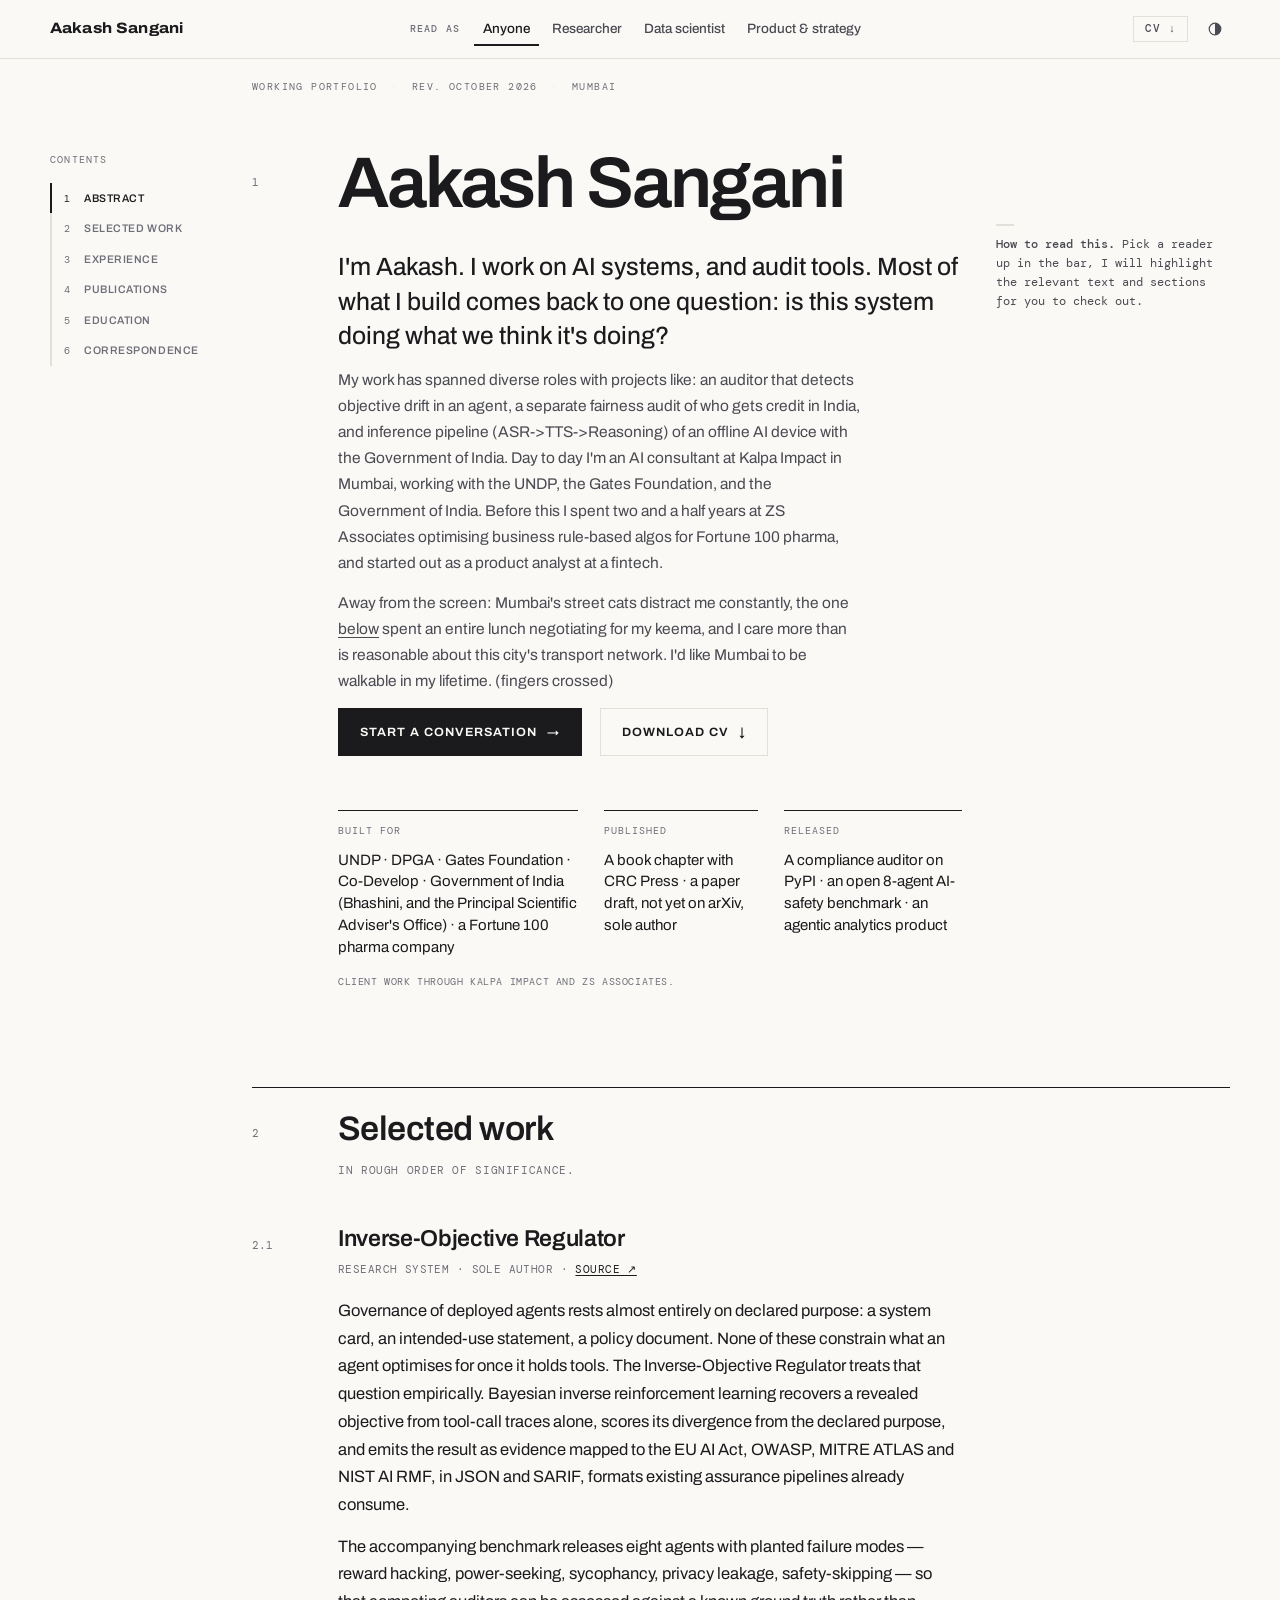
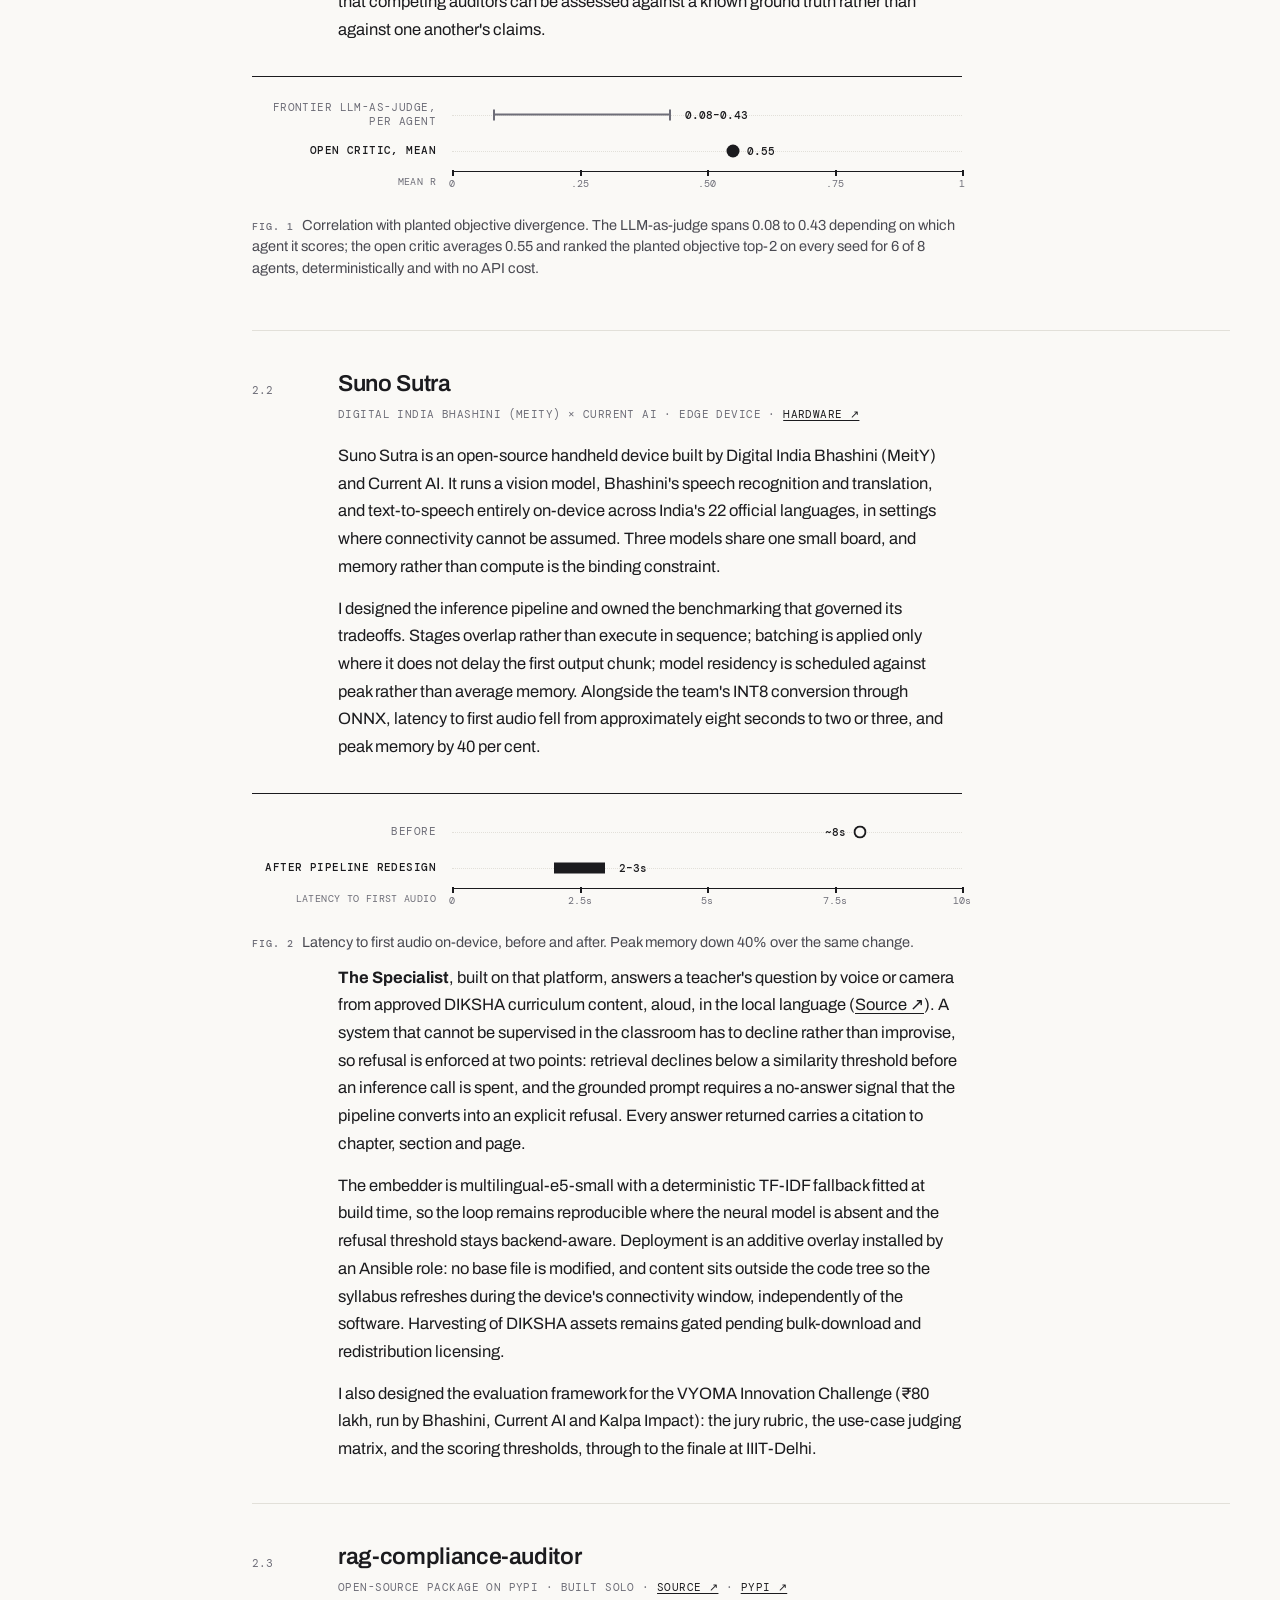
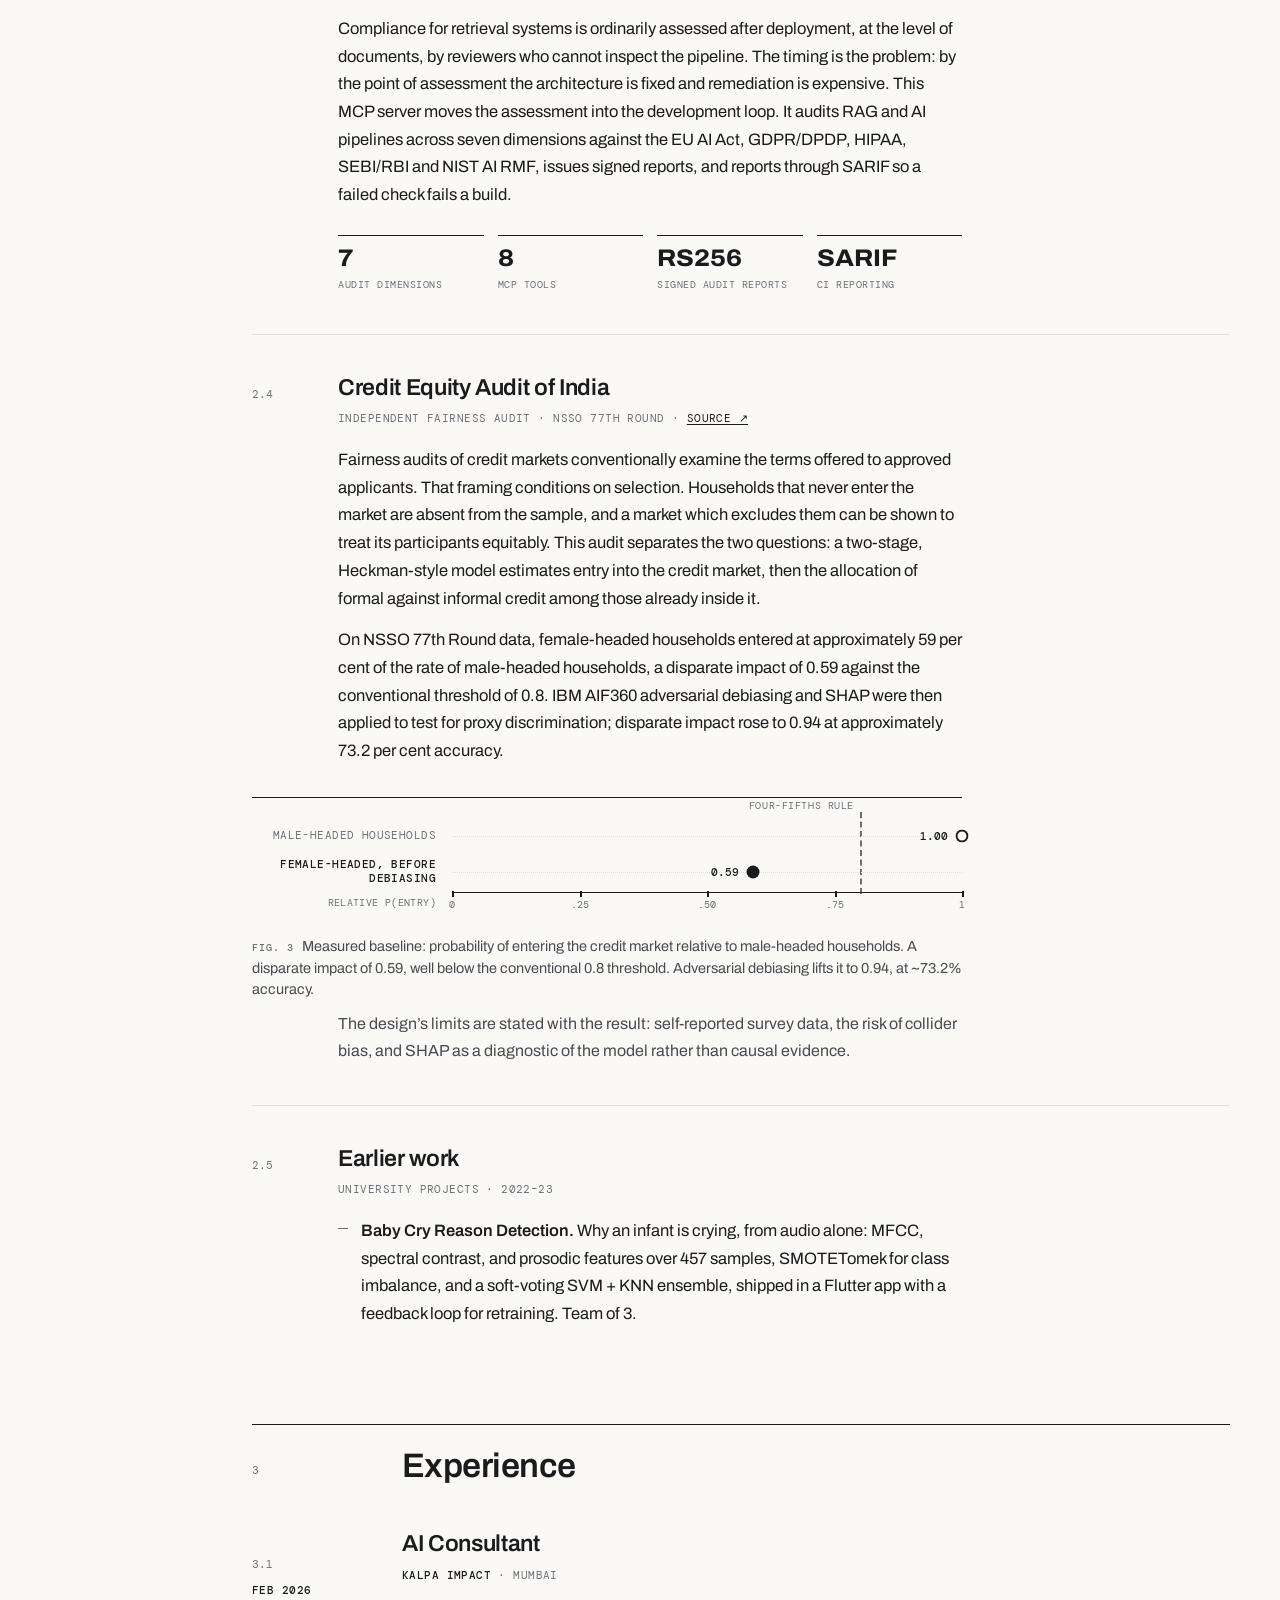
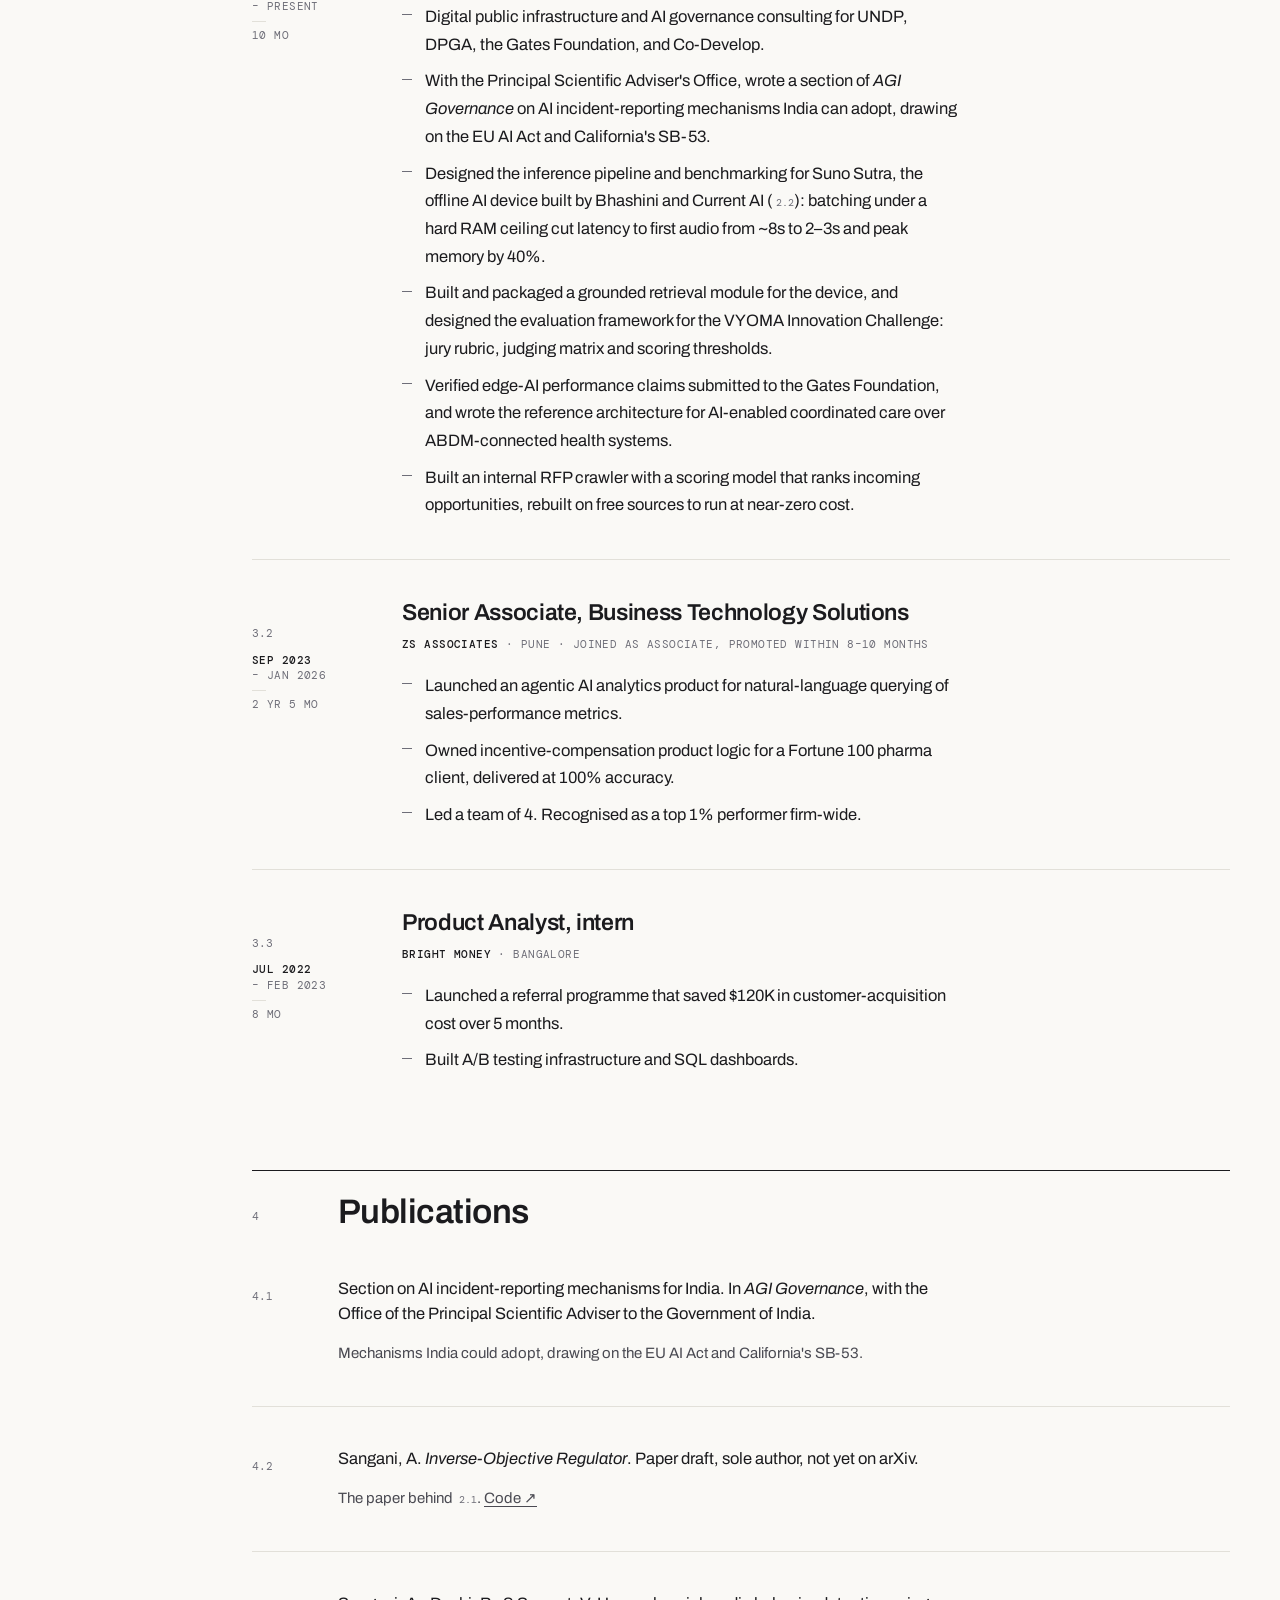
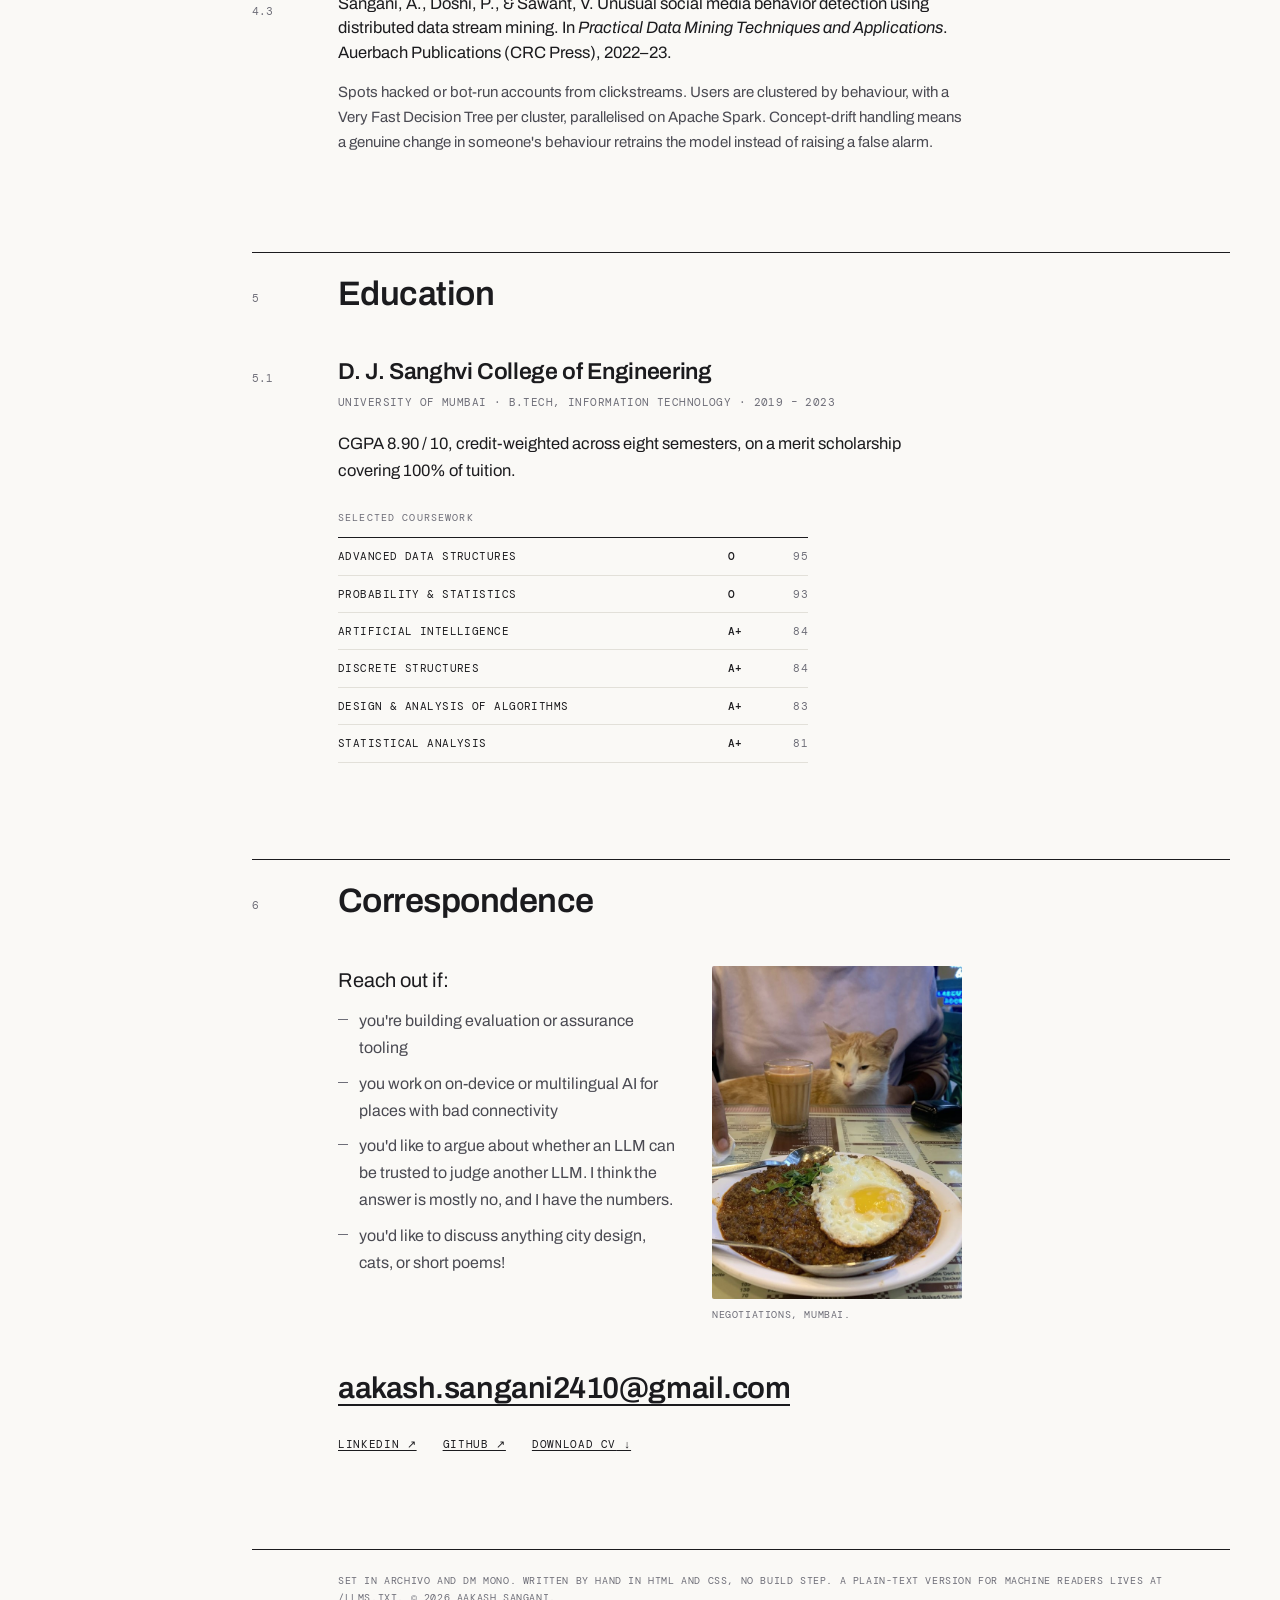
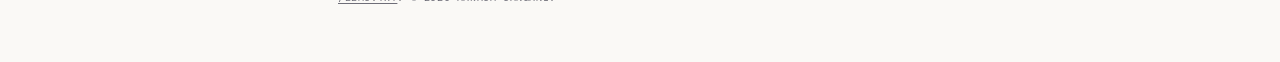
==== index.html @ d297d8cb "more text1" ====
<!doctype html>
<html lang="en">
<head>
  <meta charset="utf-8">
  <meta name="viewport" content="width=device-width, initial-scale=1">
  <title>Aakash Sangani</title>
  <meta name="description" content="Aakash Sangani builds AI systems and the instruments that hold them to account: AI governance research, ML and LLM systems, and AI products.">
  <link rel="canonical" href="https://aakash2410.github.io/">
  <link rel="alternate" type="text/plain" href="/llms.txt" title="Plain-text summary for automated readers">
  <meta name="author" content="Aakash Sangani">
  <meta property="og:title" content="Aakash Sangani — AI systems and the instruments that audit them">
  <meta property="og:description" content="AI engineer and governance researcher in Mumbai. Agent auditing, on-device inference, algorithmic fairness, and compliance tooling — with the code and the measurements in public.">
  <meta property="og:type" content="profile">
  <meta property="og:url" content="https://aakash2410.github.io/">
  <meta property="profile:first_name" content="Aakash">
  <meta property="profile:last_name" content="Sangani">
  <meta name="twitter:card" content="summary">
  <meta name="twitter:title" content="Aakash Sangani">
  <meta name="twitter:description" content="AI engineer and governance researcher in Mumbai. Agent auditing, on-device inference, algorithmic fairness, and compliance tooling.">
  <link rel="icon" href="data:image/svg+xml,%3Csvg xmlns='http://www.w3.org/2000/svg' viewBox='0 0 64 64'%3E%3Crect width='64' height='64' fill='%23f4f1e6'/%3E%3Cg style='mix-blend-mode:multiply'%3E%3Ccircle cx='27' cy='26' r='16' fill='%23f5c31f'/%3E%3Ccircle cx='37' cy='30' r='16' fill='%231f4fd8'/%3E%3Ccircle cx='32' cy='38' r='16' fill='%23ff4d8d'/%3E%3C/g%3E%3C/svg%3E">
  <link rel="preconnect" href="https://fonts.googleapis.com">
  <link rel="preconnect" href="https://fonts.gstatic.com" crossorigin>
  <link href="https://fonts.googleapis.com/css2?family=Archivo:wdth,wght@62..125,300..800&family=DM+Mono:wght@400;500&display=swap" rel="stylesheet">
  <link rel="stylesheet" href="styles.css?v=20261018d">
  <script>try{var t=localStorage.getItem("theme");if(t)document.documentElement.dataset.theme=t}catch(e){}</script>
  <script type="application/ld+json">
{
  "@context": "https://schema.org",
  "@graph": [
    {
      "@type": "ProfilePage",
      "@id": "https://aakash2410.github.io/#page",
      "url": "https://aakash2410.github.io/",
      "name": "Aakash Sangani",
      "inLanguage": "en-GB",
      "mainEntity": {
        "@id": "https://aakash2410.github.io/#aakash-sangani"
      },
      "dateModified": "2026-10-18"
    },
    {
      "@type": "Person",
      "@id": "https://aakash2410.github.io/#aakash-sangani",
      "name": "Aakash Sangani",
      "givenName": "Aakash",
      "familyName": "Sangani",
      "url": "https://aakash2410.github.io/",
      "email": "mailto:aakash.sangani2410@gmail.com",
      "jobTitle": "AI Consultant",
      "description": "AI engineer and governance researcher. Builds AI systems and the instruments that audit them: agent auditing, on-device inference, algorithmic fairness, and compliance tooling.",
      "address": {
        "@type": "PostalAddress",
        "addressLocality": "Mumbai",
        "addressRegion": "Maharashtra",
        "addressCountry": "IN"
      },
      "sameAs": [
        "https://github.com/aakash2410",
        "https://www.linkedin.com/in/aakash-sangani-3149a11a7"
      ],
      "worksFor": {
        "@type": "Organization",
        "name": "Kalpa Impact",
        "address": {
          "@type": "PostalAddress",
          "addressLocality": "Mumbai",
          "addressCountry": "IN"
        }
      },
      "alumniOf": {
        "@type": "CollegeOrUniversity",
        "name": "D. J. Sanghvi College of Engineering, University of Mumbai",
        "address": {
          "@type": "PostalAddress",
          "addressLocality": "Mumbai",
          "addressCountry": "IN"
        }
      },
      "hasCredential": {
        "@type": "EducationalOccupationalCredential",
        "credentialCategory": "degree",
        "educationalLevel": "Bachelor of Technology",
        "about": "Information Technology",
        "dateCreated": "2023",
        "recognizedBy": {
          "@type": "CollegeOrUniversity",
          "name": "University of Mumbai"
        }
      },
      "knowsAbout": [
        "AI governance",
        "AI safety",
        "AI evaluation",
        "LLM evaluation and red-teaming",
        "Agent auditing",
        "Bayesian inverse reinforcement learning",
        "Algorithmic fairness",
        "Retrieval-augmented generation",
        "On-device and edge inference",
        "Model quantisation and benchmarking",
        "EU AI Act",
        "NIST AI RMF",
        "ISO 42001",
        "Model Context Protocol",
        "Python",
        "SQL",
        "ONNX",
        "Apache Spark",
        "A/B testing",
        "Digital public infrastructure"
      ],
      "knowsLanguage": [
        {
          "@type": "Language",
          "name": "English"
        },
        {
          "@type": "Language",
          "name": "Hindi"
        },
        {
          "@type": "Language",
          "name": "Gujarati"
        },
        {
          "@type": "Language",
          "name": "Marathi"
        }
      ],
      "hasOccupation": [
        {
          "@type": "EmployeeRole",
          "startDate": "2026-02",
          "roleName": "AI Consultant",
          "worksFor": {
            "@type": "Organization",
            "name": "Kalpa Impact"
          },
          "description": "Digital public infrastructure and AI governance for UNDP, the Digital Public Goods Alliance, the Gates Foundation and Co-Develop. Designed the inference pipeline and owned the benchmarking for Suno Sutra, the offline AI device built by Digital India Bhashini (MeitY) and Current AI."
        },
        {
          "@type": "EmployeeRole",
          "startDate": "2023-09",
          "endDate": "2026-01",
          "roleName": "Senior Associate, Business Technology Solutions",
          "worksFor": {
            "@type": "Organization",
            "name": "ZS Associates"
          },
          "description": "Joined as Associate, promoted within 8-10 months. Launched an agentic AI analytics product for natural-language querying of sales-performance metrics; owned incentive-compensation product logic for a Fortune 100 pharma client; led a team of four."
        },
        {
          "@type": "EmployeeRole",
          "startDate": "2022-07",
          "endDate": "2023-02",
          "roleName": "Product Analyst, intern",
          "worksFor": {
            "@type": "Organization",
            "name": "Bright Money"
          },
          "description": "Built A/B testing infrastructure and SQL dashboards; launched a referral programme that saved $120K in customer-acquisition cost over five months."
        }
      ],
      "seeks": {
        "@type": "Demand",
        "name": "Roles in AI evaluation and assurance, agent safety and auditing, on-device or multilingual AI, and applied AI engineering"
      },
      "subjectOf": [
        {
          "@id": "https://aakash2410.github.io/#inverse-objective-regulator"
        },
        {
          "@id": "https://aakash2410.github.io/#rag-compliance-auditor"
        },
        {
          "@id": "https://aakash2410.github.io/#specialist-suno-sutra"
        },
        {
          "@id": "https://aakash2410.github.io/#credit-equity-audit-india"
        },
        {
          "@id": "https://aakash2410.github.io/#chapter-agi-governance"
        },
        {
          "@id": "https://aakash2410.github.io/#chapter-crc-press"
        },
        {
          "@id": "https://aakash2410.github.io/#paper-ior"
        }
      ]
    },
    {
      "@type": "SoftwareSourceCode",
      "@id": "https://aakash2410.github.io/#inverse-objective-regulator",
      "name": "Inverse-Objective Regulator",
      "author": {
        "@id": "https://aakash2410.github.io/#aakash-sangani"
      },
      "codeRepository": "https://github.com/aakash2410/Inverse-Objective-Regulator",
      "programmingLanguage": "Python",
      "about": "Black-box auditing of deployed AI agents",
      "description": "Infers a deployed agent's revealed objective from its tool-call traces via Bayesian inverse reinforcement learning, scores divergence from the declared purpose, and emits evidence in JSON and SARIF mapped to the EU AI Act, OWASP, MITRE ATLAS and NIST AI RMF. Released with an open 8-agent benchmark of planted failure modes. A deterministic open cross-encoder critic reached mean r = 0.55 with planted objective divergence and ranked the planted objective top-2 on every seed for 6 of 8 agents, against a frontier LLM-as-judge ranging from r = 0.08 to 0.43."
    },
    {
      "@type": "SoftwareSourceCode",
      "@id": "https://aakash2410.github.io/#rag-compliance-auditor",
      "name": "rag-compliance-auditor",
      "author": {
        "@id": "https://aakash2410.github.io/#aakash-sangani"
      },
      "codeRepository": "https://github.com/aakash2410/MCP_RAG_Compliance",
      "url": "https://pypi.org/project/rag-compliance-auditor/",
      "programmingLanguage": "Python",
      "about": "Compliance auditing for RAG and AI pipelines",
      "description": "MCP server, published on PyPI, that audits RAG and AI pipelines across seven dimensions against the EU AI Act, GDPR/DPDP, HIPAA, SEBI/RBI and NIST AI RMF. Eight MCP tools, RS256-signed audit reports, and SARIF reporting so a failed check fails a build."
    },
    {
      "@type": "SoftwareSourceCode",
      "@id": "https://aakash2410.github.io/#specialist-suno-sutra",
      "name": "The Specialist, on the Suno Sutra edge platform",
      "author": {
        "@id": "https://aakash2410.github.io/#aakash-sangani"
      },
      "codeRepository": "https://github.com/aakash2410/SpecialistAISunoSutra",
      "programmingLanguage": "Python",
      "about": "Grounded offline retrieval with enforced abstention on an edge device",
      "description": "Grounded offline retrieval for Suno Sutra, the open-source edge device from Digital India Bhashini (MeitY) and Current AI. Answers are grounded in approved DIKSHA content and carry a citation to chapter, section and page; two gates enforce refusal. multilingual-e5-small embeddings with a deterministic TF-IDF fallback. Packaged as an additive Ansible overlay."
    },
    {
      "@type": "SoftwareSourceCode",
      "@id": "https://aakash2410.github.io/#credit-equity-audit-india",
      "name": "Credit Equity Audit of India",
      "author": {
        "@id": "https://aakash2410.github.io/#aakash-sangani"
      },
      "codeRepository": "https://github.com/aakash2410/CreditAudit-India",
      "programmingLanguage": "Python",
      "about": "Algorithmic fairness audit of Indian credit markets",
      "description": "Two-stage, Heckman-style audit on NSSO 77th Round data separating entry into the credit market from allocation of formal against informal credit. Female-headed households entered at approximately 59 per cent of the rate of male-headed households (disparate impact 0.59, against the 0.8 four-fifths threshold); AIF360 adversarial debiasing and SHAP lifted disparate impact to 0.94 at approximately 73.2 per cent accuracy."
    },
    {
      "@type": "Chapter",
      "@id": "https://aakash2410.github.io/#chapter-agi-governance",
      "name": "AI incident-reporting mechanisms for India",
      "author": {
        "@id": "https://aakash2410.github.io/#aakash-sangani"
      },
      "isPartOf": {
        "@type": "Book",
        "name": "AGI Governance"
      },
      "description": "Written with the Office of the Principal Scientific Adviser to the Government of India. Incident-reporting mechanisms India could adopt, drawing on the EU AI Act and California's SB-53."
    },
    {
      "@type": "Chapter",
      "@id": "https://aakash2410.github.io/#chapter-crc-press",
      "name": "Unusual Social Media Behavior Detection Using Distributed Data Stream Mining",
      "author": [
        {
          "@id": "https://aakash2410.github.io/#aakash-sangani"
        },
        {
          "@type": "Person",
          "name": "P. Doshi"
        },
        {
          "@type": "Person",
          "name": "V. Sawant"
        }
      ],
      "isPartOf": {
        "@type": "Book",
        "name": "Practical Data Mining Techniques and Applications"
      },
      "publisher": {
        "@type": "Organization",
        "name": "Auerbach Publications (CRC Press)"
      },
      "datePublished": "2022",
      "description": "Detects hacked or bot-controlled accounts from clickstreams: users clustered by behaviour, a Very Fast Decision Tree per cluster, parallelised on Apache Spark, with concept-drift handling."
    },
    {
      "@type": "ScholarlyArticle",
      "@id": "https://aakash2410.github.io/#paper-ior",
      "name": "Inverse-Objective Regulator",
      "author": {
        "@id": "https://aakash2410.github.io/#aakash-sangani"
      },
      "creativeWorkStatus": "Draft, sole author, not yet posted to a preprint server",
      "description": "The paper behind the Inverse-Objective Regulator system and its 8-agent benchmark."
    }
  ]
}
  </script>
</head>
<body data-lens="all">
  <a class="skip" href="#main">Skip to content</a>

  <header class="bar">
    <div class="bar-inner">
      <a class="bar-name" href="#top">Aakash Sangani</a>

      <div class="lens" role="radiogroup" aria-label="Read this page as">
        <span class="lens-label">Read as</span>
        <button type="button" role="radio" data-lens-btn="all" aria-checked="true"><span class="lens-txt"><span class="long">Anyone</span><span class="short">Anyone</span></span></button>
        <button type="button" role="radio" data-lens-btn="research" aria-checked="false"><span class="lens-txt"><span class="long">Researcher</span><span class="short">Research</span></span></button>
        <button type="button" role="radio" data-lens-btn="data" aria-checked="false"><span class="lens-txt"><span class="long">Data scientist</span><span class="short">Data</span></span></button>
        <button type="button" role="radio" data-lens-btn="product" aria-checked="false"><span class="lens-txt"><span class="long">Product &amp; strategy</span><span class="short">Product</span></span></button>
      </div>

      <div class="bar-tools">
        <a class="cv" data-cv href="assets/resume/Aakash_Sangani_Research.pdf" download>CV <span aria-hidden="true">↓</span></a>
        <button class="theme" type="button" aria-label="Switch between light and dark">
          <svg viewBox="0 0 20 20" width="16" height="16" aria-hidden="true"><circle cx="10" cy="10" r="7.25" fill="none" stroke="currentColor" stroke-width="1.5"/><path d="M10 2.75a7.25 7.25 0 0 1 0 14.5Z" fill="currentColor"/></svg>
        </button>
      </div>
    </div>
  </header>

  <div class="doc">
    <nav class="toc" aria-label="Contents">
      <p class="toc-head">Contents</p>
      <ol>
        <li><a href="#top"><span>1</span>Abstract</a></li>
        <li><a href="#work"><span>2</span>Selected work</a></li>
        <li><a href="#experience"><span>3</span>Experience</a></li>
        <li><a href="#publications"><span>4</span>Publications</a></li>
        <li><a href="#education"><span>5</span>Education</a></li>
        <li><a href="#correspondence"><span>6</span>Correspondence</a></li>
      </ol>
    </nav>

    <main id="main">
      <!-- 1 · ABSTRACT -->
      <section class="sec hero" id="top" aria-labelledby="name">
        <p class="runhead">Working portfolio <span>·</span> rev. October 2026 <span>·</span> Mumbai</p>
        <span class="num">1</span>
        <div class="main">
          <h1 id="name"><span>Aakash Sangani</span></h1>
          <p class="abstract">
            I'm Aakash. I work on AI systems, and audit tools. Most of what I build comes back to one question:
            <mark data-for="research">is this system doing what we think it's doing?</mark>
          </p>
          <p class="standfirst">
            My work has spanned diverse roles with projects like: <mark data-for="research">an auditor that detects objective drift in an agent</mark>,
            <mark data-for="data">a separate fairness audit of who gets credit in India</mark>, and
            <mark data-for="data product">inference pipeline (ASR->TTS->Reasoning) of an offline AI device with the Government of India</mark>.
            Day to day I'm an AI consultant at Kalpa Impact in Mumbai, working with the UNDP, the Gates Foundation,
            and the Government of India. Before this I spent two and a half years at ZS Associates optimising business rule-based algos for Fortune 100 pharma,
            and started out as a product analyst at a fintech.
          </p>
          <p class="standfirst">
            Away from the screen: Mumbai's street cats distract me constantly, the one <a href="#cat">below</a> spent
            an entire lunch negotiating for my keema, and I care more than is reasonable about this
            city's transport network. I'd like Mumbai to be walkable in my lifetime. (fingers crossed)
          </p>

          <p class="cta-row">
            <a class="btn" href="#correspondence">Start a conversation <span aria-hidden="true">→</span></a>
            <a class="btn btn-quiet" data-cv href="assets/resume/Aakash_Sangani_Research.pdf" download><span data-cv-label>Download CV</span> <span aria-hidden="true">↓</span></a>
          </p>

          <dl class="proof">
            <div>
              <dt>Built for</dt>
              <dd><mark data-for="product">UNDP · DPGA · Gates Foundation · Co-Develop · Government of India (Bhashini, and the Principal Scientific Adviser's Office) · a Fortune 100 pharma company</mark></dd>
            </div>
            <div>
              <dt>Published</dt>
              <dd><mark data-for="research">A book chapter with CRC Press · a paper draft, not yet on arXiv, sole author</mark></dd>
            </div>
            <div>
              <dt>Released</dt>
              <dd><mark data-for="data">A compliance auditor on PyPI · an open 8-agent AI-safety benchmark · an agentic analytics product</mark></dd>
            </div>
          </dl>
          <p class="proof-note">Client work through Kalpa Impact and ZS Associates.</p>
        </div>

        <aside class="notes">
          <p class="note" data-for="all"><b>How to read this.</b> Pick a reader up in the bar, I will highlight the relevant text and sections for you to check out.</p>
          <p class="note" data-for="research"><b>You picked researcher.</b> What I'm chewing on: the revealed objectives of AI agents; algorithmic fairness in Indian credit markets; conformity assessment and incident reporting under the EU AI Act and California's SB-53.</p>
          <p class="note" data-for="data"><b>You picked data scientist.</b> Three-plus years across pharma analytics, fintech experimentation, and AI governance. Author of two open-source AI evaluation tools.</p>
          <p class="note" data-for="product"><b>You picked product.</b> Owns requirements, product logic, and stakeholder work with government, multilateral, and Fortune&nbsp;100 clients. Led a team of four at ZS.</p>
          <p class="note-actions">
            <button type="button" class="share" data-for="research data product">Copy link to this reading</button>
          </p>
        </aside>
      </section>

      <!-- 2 · WORK -->
      <section class="sec" id="work" aria-labelledby="h-work">
        <span class="num">2</span>
        <div class="main sec-head">
          <h2 id="h-work">Selected work</h2>
          <p class="sec-sub" data-for="all">In rough order of significance.</p>
          <p class="sec-sub" data-for="research">Reordered by research contribution.</p>
          <p class="sec-sub" data-for="data">Reordered by modelling and evaluation depth.</p>
          <p class="sec-sub" data-for="product">Reordered by what shipped, and for whom.</p>
        </div>

        <div class="entries" data-sortable data-prefix="2">
          <!-- IOR -->
          <article class="entry" id="ior" data-rank-all="1" data-rank-research="1" data-rank-data="1" data-rank-product="3">
            <span class="num entry-num">2.1</span>
            <div class="main">
              <h3>Inverse-Objective Regulator</h3>
              <p class="meta">Research system · Sole author · <a href="https://github.com/aakash2410/Inverse-Objective-Regulator" target="_blank" rel="noopener">Source ↗</a></p>
              <p>Governance of deployed agents rests almost entirely on declared purpose: a system card, an intended-use statement, a policy document. None of these constrain what an agent optimises for once it holds tools. The Inverse-Objective Regulator treats that question empirically. <mark data-for="research data">Bayesian inverse reinforcement learning</mark> recovers a revealed objective from tool-call traces alone, scores its divergence from the declared purpose, and emits the result as <mark data-for="product">evidence mapped to the EU AI Act, OWASP, MITRE ATLAS and NIST AI RMF</mark>, in JSON and SARIF, formats existing assurance pipelines already consume.</p>
              <p>The accompanying <mark data-for="research">benchmark releases eight agents with planted failure modes</mark> — reward hacking, power-seeking, sycophancy, privacy leakage, safety-skipping — so that competing auditors can be assessed against a known ground truth rather than against one another's claims.</p>

              <figure class="fig">
                <div class="plot" role="img" aria-label="Correlation with planted objective divergence across eight agents. Frontier LLM-as-judge ranges from 0.08 to 0.43 depending on the agent. Open cross-encoder critic: 0.55 mean.">
                  <div class="row"><span class="lab">Frontier LLM-as-judge, per agent</span><span class="track"><i class="seg" style="--a:.08;--b:.43"></i><b class="val" style="--x:.43">0.08–0.43</b></span></div>
                  <div class="row key"><span class="lab">Open critic, mean</span><span class="track"><i class="dot" style="--x:.55"></i><b class="val" style="--x:.55">0.55</b></span></div>
                  <div class="row axis"><span class="lab">mean r</span><span class="track"><i style="--x:0">0</i><i style="--x:.25">.25</i><i style="--x:.5">.50</i><i style="--x:.75">.75</i><i style="--x:1">1</i></span></div>
                </div>
                <figcaption>Correlation with planted objective divergence. The LLM-as-judge spans 0.08 to 0.43 depending on which agent it scores; the open critic averages 0.55 and ranked the planted objective <mark data-for="data">top-2 on every seed for 6 of 8 agents</mark>, deterministically and with no API cost.</figcaption>
              </figure>
            </div>
            <aside class="notes">
              <p class="note" data-for="research">Sole-authored paper draft accompanies it, not yet on arXiv. The benchmark is public, so others can test their auditors against it.</p>
              <p class="note" data-for="data">Bayesian IRL, LLM and decision-model judges, and a reproducible gym. The open critic reruns to an exact match; the LLM judge does not.</p>
              <p class="note" data-for="product">Produces artefacts an assurance function can file, rather than a claim it has to take on trust.</p>
            </aside>
          </article>

          <!-- Suno Sutra -->
          <article class="entry" id="suno" data-rank-all="2" data-rank-research="3" data-rank-data="3" data-rank-product="1">
            <span class="num entry-num">2.2</span>
            <div class="main">
              <h3>Suno Sutra</h3>
              <p class="meta">Digital India Bhashini (MeitY) × Current AI · Edge device · <a href="https://github.com/currentai-org/suno-sutra-hw" target="_blank" rel="noopener">Hardware ↗</a></p>
              <p>Suno Sutra is an open-source handheld device built by Digital India Bhashini (MeitY) and Current AI. It runs a vision model, Bhashini's speech recognition and translation, and text-to-speech entirely on-device across India's 22 official languages, in settings where connectivity cannot be assumed. Three models share one small board, and memory rather than compute is the binding constraint.</p>
              <p>I designed the <mark data-for="data">inference pipeline</mark> and owned the <mark data-for="data product">benchmarking that governed its tradeoffs</mark>. Stages overlap rather than execute in sequence; batching is applied only where it does not delay the first output chunk; model residency is scheduled against peak rather than average memory. Alongside the team's INT8 conversion through ONNX, latency to first audio fell from approximately eight seconds to two or three, and peak memory by 40 per cent.</p>

              <figure class="fig">
                <div class="plot" role="img" aria-label="Latency to first audio before and after: about 8 seconds before, 2 to 3 seconds after.">
                  <div class="row"><span class="lab">Before</span><span class="track"><i class="dot hollow" style="--x:.8"></i><b class="val left" style="--x:.8">~8s</b></span></div>
                  <div class="row key"><span class="lab">After pipeline redesign</span><span class="track"><i class="seg solid" style="--a:.2;--b:.3"></i><b class="val" style="--x:.3">2–3s</b></span></div>
                  <div class="row axis"><span class="lab">latency to first audio</span><span class="track"><i style="--x:0">0</i><i style="--x:.25">2.5s</i><i style="--x:.5">5s</i><i style="--x:.75">7.5s</i><i style="--x:1">10s</i></span></div>
                </div>
                <figcaption>Latency to first audio on-device, before and after. <mark data-for="data">Peak memory down 40%</mark> over the same change.</figcaption>
              </figure>

              <p><b>The Specialist</b>, built on that platform, answers a teacher's question by voice or camera from approved DIKSHA curriculum content, aloud, in the local language (<a href="https://github.com/aakash2410/SpecialistAISunoSutra" target="_blank" rel="noopener">Source ↗</a>). A system that cannot be supervised in the classroom has to decline rather than improvise, so <mark data-for="research data">refusal is enforced at two points</mark>: retrieval declines below a similarity threshold before an inference call is spent, and the grounded prompt requires a no-answer signal that the pipeline converts into an explicit refusal. Every answer returned carries a citation to chapter, section and page.</p>
              <p>The embedder is multilingual-e5-small with a <mark data-for="data">deterministic TF-IDF fallback</mark> fitted at build time, so the loop remains reproducible where the neural model is absent and the refusal threshold stays backend-aware. Deployment is an additive overlay installed by an Ansible role: no base file is modified, and content sits outside the code tree so the syllabus refreshes during the device's connectivity window, independently of the software. Harvesting of DIKSHA assets remains gated pending bulk-download and redistribution licensing.</p>
              <p>I also designed the evaluation framework for the <mark data-for="research product">VYOMA Innovation Challenge</mark> (₹80 lakh, run by Bhashini, Current AI and Kalpa Impact): the jury rubric, the use-case judging matrix, and the scoring thresholds, through to the finale at IIIT-Delhi.</p>
            </div>
            <aside class="notes">
              <p class="note" data-for="research">A system built to abstain: two refusal gates and a citation on every answer. Plus the scoring framework for a national innovation challenge.</p>
              <p class="note" data-for="data">Edge inference under a hard memory ceiling: batching tradeoffs, measured rather than guessed, and a deterministic embedder so the loop still runs when the neural one is absent.</p>
              <p class="note" data-for="product">Public deployment, where adoption is decided by response time and by whether the device admits what it does not know.</p>
            </aside>
          </article>

          <!-- RCA -->
          <article class="entry" id="rca" data-rank-all="3" data-rank-research="4" data-rank-data="4" data-rank-product="2">
            <span class="num entry-num">2.3</span>
            <div class="main">
              <h3>rag-compliance-auditor</h3>
              <p class="meta">Open-source package on PyPI · Built solo · <a href="https://github.com/aakash2410/MCP_RAG_Compliance" target="_blank" rel="noopener">Source ↗</a> · <a href="https://pypi.org/project/rag-compliance-auditor/" target="_blank" rel="noopener">PyPI ↗</a></p>
              <p>Compliance for retrieval systems is ordinarily assessed after deployment, at the level of documents, by reviewers who cannot inspect the pipeline. The timing is the problem: by the point of assessment the architecture is fixed and remediation is expensive. This MCP server moves the assessment into the development loop. It audits RAG and AI pipelines across seven dimensions against the EU AI Act, GDPR/DPDP, HIPAA, SEBI/RBI and NIST AI RMF, issues signed reports, and <mark data-for="product">reports through SARIF so a failed check fails a build</mark>.</p>
              <dl class="spec">
                <div><dt>7</dt><dd>audit dimensions</dd></div>
                <div><dt>8</dt><dd>MCP tools</dd></div>
                <div><dt>RS256</dt><dd>signed audit reports</dd></div>
                <div><dt>SARIF</dt><dd>CI reporting</dd></div>
              </dl>
            </div>
            <aside class="notes">
              <p class="note" data-for="research">Regulatory text rendered as checks that can be executed and reproduced by a third party.</p>
              <p class="note" data-for="data">Packaged and published on PyPI; drops into existing pipelines without changes.</p>
              <p class="note" data-for="product">Scoped, built and released by one person, into the toolchain teams already operate.</p>
            </aside>
          </article>

          <!-- CEA -->
          <article class="entry" id="cea" data-rank-all="4" data-rank-research="2" data-rank-data="2" data-rank-product="4">
            <span class="num entry-num">2.4</span>
            <div class="main">
              <h3>Credit Equity Audit of India</h3>
              <p class="meta">Independent fairness audit · NSSO 77th Round · <a href="https://github.com/aakash2410/CreditAudit-India" target="_blank" rel="noopener">Source ↗</a></p>
              <p>Fairness audits of credit markets conventionally examine the terms offered to approved applicants. That framing conditions on selection. Households that never enter the market are absent from the sample, and a market which excludes them can be shown to treat its participants equitably. This audit separates the two questions: a <mark data-for="research data">two-stage, Heckman-style model</mark> estimates entry into the credit market, then the allocation of formal against informal credit among those already inside it.</p>
              <p>On NSSO 77th Round data, female-headed households entered at approximately 59 per cent of the rate of male-headed households, a disparate impact of 0.59 against the conventional threshold of 0.8. <mark data-for="data">IBM AIF360 adversarial debiasing and SHAP</mark> were then applied to test for proxy discrimination; disparate impact rose to 0.94 at approximately 73.2 per cent accuracy.</p>

              <figure class="fig">
                <div class="plot" role="img" aria-label="Relative probability of entering the credit market. Male-headed households: 1.00. Female-headed households: 0.59, below the 0.8 four-fifths threshold.">
                  <i class="thresh" style="--x:.8"><span>four-fifths rule</span></i>
                  <div class="row"><span class="lab">Male-headed households</span><span class="track"><i class="dot hollow" style="--x:1"></i><b class="val left" style="--x:1">1.00</b></span></div>
                  <div class="row key"><span class="lab">Female-headed, before debiasing</span><span class="track"><i class="dot" style="--x:.59"></i><b class="val left" style="--x:.59">0.59</b></span></div>
                  <div class="row axis"><span class="lab">relative P(entry)</span><span class="track"><i style="--x:0">0</i><i style="--x:.25">.25</i><i style="--x:.5">.50</i><i style="--x:.75">.75</i><i style="--x:1">1</i></span></div>
                </div>
                <figcaption>Measured baseline: probability of entering the credit market relative to male-headed households. <mark data-for="research product">A disparate impact of 0.59</mark>, well below the conventional 0.8 threshold. Adversarial debiasing lifts it to 0.94, at ~73.2% accuracy.</figcaption>
              </figure>

              <p class="aside-p"><mark data-for="research">The design’s limits are stated with the result</mark>: self-reported survey data, the risk of collider bias, and SHAP as a diagnostic of the model rather than causal evidence.</p>
            </div>
            <aside class="notes">
              <p class="note" data-for="research">Access treated as a selection problem before allocation is examined at all.</p>
              <p class="note" data-for="data">Stage one estimates participation; stage two estimates formal against informal allocation.</p>
              <p class="note" data-for="product">0.59 obliges a lender or regulator to act; 0.94 is a figure an assurance function can sign off.</p>
            </aside>
          </article>

        </div>

        <div class="entries tail">
          <article class="entry" id="earlier" data-num="2.5">
            <span class="num entry-num">2.5</span>
            <div class="main">
              <h3>Earlier work</h3>
              <p class="meta">University projects · 2022–23</p>
              <ul>
                <li><b>Baby Cry Reason Detection.</b> Why an infant is crying, from audio alone: <mark data-for="data">MFCC, spectral contrast, and prosodic features</mark> over 457 samples, SMOTETomek for class imbalance, and a soft-voting SVM + KNN ensemble, shipped in a Flutter app with a feedback loop for retraining. Team of 3.</li>
              </ul>
            </div>
          </article>
        </div>
      </section>

      <!-- 3 · EXPERIENCE -->
      <section class="sec" id="experience" aria-labelledby="h-exp">
        <span class="num">3</span>
        <div class="main sec-head"><h2 id="h-exp">Experience</h2></div>
        <div class="entries exp">
          <article class="entry" id="kalpa" data-num="3.1">
            <div class="stub">
              <span class="num entry-num">3.1</span>
              <span class="tenure"><b>Feb 2026</b> – present<em data-since="2026-02"></em></span>
            </div>
            <div class="main">
              <h3>AI Consultant</h3>
              <p class="meta"><span class="org">Kalpa Impact</span> · Mumbai</p>
              <ul>
                <li>Digital public infrastructure and <mark data-for="research">AI governance</mark> consulting for <mark data-for="product">UNDP, DPGA, the Gates Foundation, and Co-Develop</mark>.</li>
                <li>With the Principal Scientific Adviser's Office, wrote a section of <em>AGI Governance</em> on <mark data-for="research">AI incident-reporting mechanisms India can adopt</mark>, drawing on the EU AI Act and California's SB-53.</li>
                <li>Designed the <mark data-for="data product">inference pipeline and benchmarking for Suno Sutra</mark>, the offline AI device built by Bhashini and Current AI (<a class="ref" href="#suno" data-ref="suno">2.2</a>): batching under a hard RAM ceiling cut latency to first audio from ~8s to 2–3s and peak memory by 40%.</li>
                <li>Built and packaged a grounded retrieval module for the device, and designed the <mark data-for="research">evaluation framework for the VYOMA Innovation Challenge</mark>: jury rubric, judging matrix and scoring thresholds.</li>
                <li>Verified <mark data-for="data">edge-AI performance claims</mark> submitted to the Gates Foundation, and wrote the reference architecture for AI-enabled coordinated care over ABDM-connected health systems.</li>
                <li><mark data-for="product">Built an internal RFP crawler</mark> with a scoring model that ranks incoming opportunities, rebuilt on free sources to run at near-zero cost.</li>
              </ul>
            </div>
            <aside class="notes">
              <p class="note" data-for="product">Also supports internal operations, hiring, and project delivery across engagements.</p>
              <p class="note" data-for="research">Policy work that feeds straight back into the research questions in §2.</p>
            </aside>
          </article>

          <article class="entry" id="zs" data-num="3.2">
            <div class="stub">
              <span class="num entry-num">3.2</span>
              <span class="tenure"><b>Sep 2023</b> – Jan 2026<em>2 yr 5 mo</em></span>
            </div>
            <div class="main">
              <h3><mark data-for="product">Senior Associate</mark>, Business Technology Solutions</h3>
              <p class="meta"><span class="org">ZS Associates</span> · Pune · joined as Associate, <mark data-for="product">promoted within 8–10 months</mark></p>
              <ul>
                <li>Launched <mark data-for="data product">an agentic AI analytics product</mark> for natural-language querying of sales-performance metrics.</li>
                <li>Owned <mark data-for="product">incentive-compensation product logic</mark> for a Fortune 100 pharma client, delivered at 100% accuracy.</li>
                <li><mark data-for="product">Led a team of 4.</mark> Recognised as a top 1% performer firm-wide.</li>
              </ul>
            </div>
            <aside class="notes">
              <p class="note" data-for="product">Incentive comp is the logic that decides what a sales force gets paid, so 100% accuracy was the requirement.</p>
            </aside>
          </article>

          <article class="entry" id="bright" data-num="3.3">
            <div class="stub">
              <span class="num entry-num">3.3</span>
              <span class="tenure"><b>Jul 2022</b> – Feb 2023<em>8 mo</em></span>
            </div>
            <div class="main">
              <h3>Product Analyst, intern</h3>
              <p class="meta"><span class="org">Bright Money</span> · Bangalore</p>
              <ul>
                <li>Launched a referral programme that <mark data-for="product">saved $120K in customer-acquisition cost over 5 months</mark>.</li>
                <li>Built <mark data-for="data">A/B testing infrastructure and SQL dashboards</mark>.</li>
              </ul>
            </div>
          </article>
        </div>
      </section>

      <!-- 4 · PUBLICATIONS -->
      <section class="sec" id="publications" aria-labelledby="h-pub">
        <span class="num">4</span>
        <div class="main sec-head"><h2 id="h-pub">Publications</h2></div>
        <ol class="entries bib">
          <li class="entry" id="p-agi" data-num="4.1">
            <span class="num entry-num">4.1</span>
            <div class="main">
              <p class="cite">Section on AI incident-reporting mechanisms for India. In <em>AGI Governance</em>, with the Office of the Principal Scientific Adviser to the Government of India.</p>
              <p class="gloss">Mechanisms India could adopt, drawing on the EU AI Act and California's SB-53.</p>
            </div>
          </li>
          <li class="entry" id="p-arxiv" data-num="4.2">
            <span class="num entry-num">4.2</span>
            <div class="main">
              <p class="cite"><mark data-for="research">Sangani, A.</mark> <em>Inverse-Objective Regulator</em>. Paper draft, sole author, not yet on arXiv.</p>
              <p class="gloss">The paper behind <a class="ref" href="#ior" data-ref="ior">2.1</a>. <a href="https://github.com/aakash2410/Inverse-Objective-Regulator" target="_blank" rel="noopener">Code ↗</a></p>
            </div>
          </li>
          <li class="entry" id="p-chapter" data-num="4.3">
            <span class="num entry-num">4.3</span>
            <div class="main">
              <p class="cite"><mark data-for="research">Sangani, A.</mark>, Doshi, P., &amp; Sawant, V. Unusual social media behavior detection using distributed data stream mining. In <em>Practical Data Mining Techniques and Applications</em>. Auerbach Publications (CRC Press), 2022–23.</p>
              <p class="gloss">Spots hacked or bot-run accounts from clickstreams. Users are clustered by behaviour, with a Very Fast Decision Tree per cluster, parallelised on Apache Spark. <mark data-for="data">Concept-drift handling</mark> means a genuine change in someone's behaviour retrains the model instead of raising a false alarm.</p>
            </div>
          </li>
        </ol>
      </section>

      <!-- 5 · EDUCATION -->
      <section class="sec" id="education" aria-labelledby="h-edu">
        <span class="num">5</span>
        <div class="main sec-head"><h2 id="h-edu">Education</h2></div>
        <div class="entries">
          <article class="entry">
            <span class="num entry-num">5.1</span>
            <div class="main">
              <h3>D. J. Sanghvi College of Engineering</h3>
              <p class="meta">University of Mumbai · B.Tech, Information Technology · 2019 – 2023</p>
              <p>CGPA <mark data-for="research">8.90 / 10</mark>, credit-weighted across eight semesters, on a merit scholarship covering 100% of tuition.</p>
              <table class="grades">
                <caption>Selected coursework</caption>
                <tbody>
                  <tr><td>Advanced Data Structures</td><td>O</td><td>95</td></tr>
                  <tr><td><mark data-for="research data">Probability &amp; Statistics</mark></td><td>O</td><td>93</td></tr>
                  <tr><td>Artificial Intelligence</td><td>A+</td><td>84</td></tr>
                  <tr><td>Discrete Structures</td><td>A+</td><td>84</td></tr>
                  <tr><td>Design &amp; Analysis of Algorithms</td><td>A+</td><td>83</td></tr>
                  <tr><td><mark data-for="data">Statistical Analysis</mark></td><td>A+</td><td>81</td></tr>
                </tbody>
              </table>
            </div>
          </article>
        </div>
      </section>

      <!-- 6 · CORRESPONDENCE -->
      <section class="sec" id="correspondence" aria-labelledby="h-cor">
        <span class="num">6</span>
        <div class="main sec-head"><h2 id="h-cor">Correspondence</h2></div>
        <div class="main corr">
          <figure class="snap" id="cat">
            <img src="assets/img/cat.jpg" alt="A ginger-and-white street cat sitting at an Irani café table, watching a plate of keema and fried egg next to a glass of cutting chai." width="900" height="1200" loading="lazy">
            <figcaption>Negotiations, Mumbai.</figcaption>
          </figure>
          <p class="corr-lede">Reach out if:</p>
          <ul class="reach">
            <li>you're building evaluation or assurance tooling</li>
            <li>you work on <mark data-for="data product">on-device or multilingual AI</mark> for places with bad connectivity</li>
            <li data-for="research">you're writing about incident reporting or conformity assessment and want a second reader</li>
            <li data-for="product">you're hiring for applied AI or forward-deployed work, and can sponsor from India</li>
            <li>you'd like to argue about whether an LLM can be trusted to judge another LLM. I think the answer is mostly no, and I have the numbers.</li>
            <li>you'd like to discuss anything city design, cats, or short poems!</li>
          </ul>
          <a class="mail" href="mailto:aakash.sangani2410@gmail.com">aakash.sangani2410@gmail.com</a>
          <p class="links">
            <a href="https://www.linkedin.com/in/aakash-sangani-3149a11a7" target="_blank" rel="noopener">LinkedIn ↗</a>
            <a href="https://github.com/aakash2410" target="_blank" rel="noopener">GitHub ↗</a>
            <a data-cv href="assets/resume/Aakash_Sangani_Research.pdf" download><span data-cv-label>Download CV</span> ↓</a>
          </p>
        </div>
      </section>

      <footer class="colophon">
        <p>Set in Archivo and DM Mono. Written by hand in HTML and CSS, no build step. A plain-text version for machine readers lives at <a href="llms.txt">/llms.txt</a>. © <span id="year">2026</span> Aakash Sangani.</p>
      </footer>
    </main>
  </div>

  <script src="script.js?v=20261018d"></script>
</body>
</html>
---- styles.css ----
/* ==========================================================================
   A three-plate print job.
   One ink per reader: yellow (researcher), blue (data), pink (product).
   "Anyone" prints all three, slightly out of register. Choosing a reader
   brings that plate into register and lets the others drift.
   ========================================================================== */

:root {
  --paper: #faf9f6;
  --ink: #1b1b1e;
  --ink-2: #4a4a52;
  --ink-3: #6e6e78;
  --rule: #e2e0d9;

  --y: #87691f;
  --b: #2f6080;
  --p: #8e4057;

  --note-y: #6f5a1e;
  --note-b: #2b586f;
  --note-p: #7c3a4c;

  --mk-ink: inherit;
  --blend: normal;
  --grain: 0;

  --sans: "Archivo", "Helvetica Neue", Helvetica, Arial, sans-serif;
  --mono: "DM Mono", ui-monospace, "SF Mono", Menlo, monospace;

  --num-w: 52px;
  --notes-w: 234px;
  --col-gap: 34px;
  --bar-h: 58px;

  color-scheme: light;
}

/* This is a print job on paper, so the paper stock is the default even when
   the system asks for dark. Dark is available from the toggle in the bar. */
:root[data-theme="dark"] {
  --paper: #151419; --ink: #f4f1e6; --ink-2: #b6b1c0; --ink-3: #807b8c; --rule: #33313c;
  --y: #d8b26a; --b: #7fb0cf; --p: #d08ba0;
  --note-y: #d8b26a; --note-b: #9ec4dc; --note-p: #d7a2b2;
  --mk-ink: inherit; --blend: normal; --grain: 0;
  color-scheme: dark;
}

/* The active plate, and how far each plate sits out of register. */
body { --mk: var(--ink); --note: var(--ink-2); }
body[data-lens="research"] { --mk: var(--y); --note: var(--note-y); }
body[data-lens="data"] { --mk: var(--b); --note: var(--note-b); }
body[data-lens="product"] { --mk: var(--p); --note: var(--note-p); }

/* ---------- Base ---------- */
* { box-sizing: border-box; }
html { scroll-behavior: smooth; scroll-padding-top: calc(var(--bar-h) + 28px); }
body {
  margin: 0;
  background: var(--paper);
  color: var(--ink);
  font: 400 16.5px/1.68 var(--sans);
  font-variation-settings: "wdth" 100;
  -webkit-font-smoothing: antialiased;
}
::selection { background: var(--mk); color: var(--paper); }
a { color: inherit; text-decoration-thickness: 1px; text-underline-offset: .18em; }
a:hover { text-decoration-thickness: 2px; }
:focus-visible { outline: 2px solid var(--mk); outline-offset: 3px; }
h1, h2, h3, h4 { margin: 0; font-weight: 400; }
p { margin: 0; }
button { font: inherit; color: inherit; }
.skip { position: absolute; left: -9999px; }
.skip:focus { left: 16px; top: 12px; z-index: 60; background: var(--paper); padding: 6px 10px; }

body[data-lens="all"]      [data-for]:not([data-for~="all"]):not(mark),
body[data-lens="research"] [data-for]:not([data-for~="research"]):not(mark),
body[data-lens="data"]     [data-for]:not([data-for~="data"]):not(mark),
body[data-lens="product"]  [data-for]:not([data-for~="product"]):not(mark) { display: none !important; }

/* ---------- Ink block (was the highlighter) ---------- */
mark {
  color: inherit;
  background-color: transparent;
  background-image: linear-gradient(var(--mk), var(--mk));
  background-repeat: no-repeat;
  background-position: 0 100%;
  background-size: 0% 2px;
  padding-bottom: .08em;
  -webkit-box-decoration-break: clone;
  box-decoration-break: clone;
  transition: background-size .5s cubic-bezier(.2, .85, .25, 1) var(--d, 0ms);
}
body[data-lens="research"] mark[data-for~="research"],
body[data-lens="data"]     mark[data-for~="data"],
body[data-lens="product"]  mark[data-for~="product"] { background-size: 100% 2px; }

/* ---------- Top bar ---------- */
.bar {
  position: sticky; top: 0; z-index: 20;
  background: var(--paper);
  border-bottom: 1px solid var(--rule);
}
.bar-inner {
  width: min(1180px, 100% - 32px); margin-inline: auto;
  height: var(--bar-h);
  display: grid; grid-template-columns: 1fr auto 1fr; align-items: center; gap: 16px;
}
.bar-name {
  font-size: 15px; text-decoration: none; 
  font-variation-settings: "wdth" 112, "wght" 750; letter-spacing: .01em;
}
.lens { display: flex; align-items: center; gap: 4px; }
.lens-label {
  font: 500 10px/1 var(--mono); letter-spacing: .12em; text-transform: uppercase;
  color: var(--ink-3); margin-right: 10px;
}
.lens button {
  border: 0; background: none; cursor: pointer; position: relative; isolation: isolate;
  padding: 6px 9px; color: var(--ink-2);
  font-size: 13.5px; letter-spacing: 0;
  font-variation-settings: "wdth" 100, "wght" 500;
  transition: color .15s;
}
.lens button[data-lens-btn="research"] { --chip: var(--y); }
.lens button[data-lens-btn="data"]     { --chip: var(--b); }
.lens button[data-lens-btn="product"]  { --chip: var(--p); }
.lens button[data-lens-btn="all"]      { --chip: var(--ink); }
.lens button:hover { color: var(--ink); }

.lens button[aria-checked="true"] { color: var(--ink); box-shadow: inset 0 -2px 0 var(--mk); }



.lens .short { display: none; }

.bar-tools { justify-self: end; display: flex; align-items: center; gap: 12px; }
.plate-readout {
  font: 500 10px/1 var(--mono); letter-spacing: .1em; text-transform: uppercase;
  color: var(--ink-3); white-space: nowrap;
}
.cv {
  font: 500 10.5px/1 var(--mono); letter-spacing: .08em;
  text-decoration: none; padding: 8px 12px;
  background: none; color: var(--ink-2); box-shadow: inset 0 0 0 1px var(--rule);
  transition: background .2s, color .2s;
}
.cv:hover { background: var(--ink); color: var(--paper); }
.theme {
  display: grid; place-items: center; width: 30px; height: 30px;
  border: 0; background: none; cursor: pointer; color: var(--ink-2);
}
.theme:hover { color: var(--ink); }

/* ---------- Document ---------- */
.doc {
  position: relative;
  width: min(1180px, 100% - 32px); margin-inline: auto;
  display: grid; grid-template-columns: 150px minmax(0, 1fr); gap: 52px;
}
/* Crop marks, as on a press sheet. */
.crop { position: absolute; width: 18px; height: 18px; opacity: .5; pointer-events: none; }
.crop::before, .crop::after { content: ""; position: absolute; background: var(--ink-3); }
.crop::before { left: 50%; top: 0; bottom: 0; width: 1px; }
.crop::after { top: 50%; left: 0; right: 0; height: 1px; }
.crop.tl { left: -30px; top: 24px; }
.crop.tr { right: -30px; top: 24px; }
.crop.bl { left: -30px; bottom: 24px; }
.crop.br { right: -30px; bottom: 24px; }

.toc { position: sticky; top: calc(var(--bar-h) + 36px); align-self: start; padding-top: 58px; }
.toc-head, .runhead, .meta, .sec-sub, .note, .note-actions, .lab, .val, .spec dd,
.grades, .colophon, .ref, .links, .proof dt, .proof-note, .tenure, .org, .num, .entry-num,
figcaption::before {
  font-family: var(--mono);
}
.toc-head { font-size: 10px; letter-spacing: .12em; text-transform: uppercase; color: var(--ink-3); margin-bottom: 14px; }
.toc ol { list-style: none; margin: 0; padding: 0; }
.toc a {
  display: flex; gap: 10px; align-items: baseline; padding: 6px 0 6px 12px;
  border-left: 2px solid var(--rule);
  font-size: 11px; text-transform: uppercase; letter-spacing: .05em;
  font-variation-settings: "wdth" 94, "wght" 550;
  color: var(--ink-3); text-decoration: none;
  transition: color .2s, border-color .2s;
}
.toc a span { font: 400 10px/1.4 var(--mono); width: 10px; }
.toc a:hover { color: var(--ink); }
.toc a.active { color: var(--ink); border-left-color: var(--mk); }

.sec {
  display: grid;
  grid-template-columns: var(--num-w) minmax(0, 1fr) var(--notes-w);
  column-gap: var(--col-gap);
  align-items: start;
  border-top: 1px solid var(--ink);
  padding: 22px 0 96px;
}
.sec > .num { grid-column: 1; grid-row: 1; }
.sec > .main { grid-column: 2; }
.sec > .sec-head { grid-row: 1; }
.sec > .notes { grid-column: 3; }
.num { font-size: 11px; color: var(--ink-3); padding-top: 14px; font-variant-numeric: tabular-nums; }

.sec-head { margin-bottom: 46px; }
.sec-head h2 {
  font-size: clamp(26px, 2.8vw, 34px); line-height: 1.12;
  letter-spacing: -.015em;
  font-variation-settings: "wdth" 100, "wght" 600;
}

.sec-sub { font-size: 10.5px; color: var(--ink-3); margin-top: 14px; text-transform: uppercase; letter-spacing: .06em; }

.entries {
  grid-column: 1 / -1;
  display: grid; grid-template-columns: subgrid; row-gap: 40px;
  list-style: none; margin: 0; padding: 0;
  counter-reset: fig;
}
.entry { grid-column: 1 / -1; display: grid; grid-template-columns: subgrid; align-items: start; }
.entry + .entry { border-top: 1px solid var(--rule); padding-top: 40px; }
.entry > .entry-num { grid-column: 1; padding-top: 10px; font-size: 11px; color: var(--ink-3); }
.entry > .main { grid-column: 2; }
.entry > .notes { grid-column: 3; }

.entry h3 {
  font-size: 23px; line-height: 1.14; letter-spacing: -.015em;
  
  font-variation-settings: "wdth" 100, "wght" 600;
}
.meta { font-size: 10.5px; color: var(--ink-3); margin: 9px 0 18px; line-height: 1.7; text-transform: uppercase; letter-spacing: .04em; }
.meta a { color: var(--ink); }
.main > p + p { margin-top: 14px; }
.main ul { list-style: none; margin: 0; padding: 0; }
.main li { position: relative; padding-left: 1.4em; }
.main li + li { margin-top: 9px; }
.main li::before { content: ""; position: absolute; left: 0; top: .68em; width: 10px; height: 1px; background: var(--ink-3); }
.aside-p { font-size: 16px; color: var(--ink-2); }

/* ---------- Margin notes ---------- */
.notes { display: grid; gap: 18px; }
.note { font-size: 11.5px; line-height: 1.65; color: var(--note); animation: note-in .4s ease both .12s; }
.note::before { content: ""; display: block; width: 18px; height: 2px; margin-bottom: 10px; background: var(--mk); }
body[data-lens="all"] .note::before { background: var(--rule); }
.note b { font-weight: 500; }
@keyframes note-in { from { opacity: 0; transform: translateX(-5px); } to { opacity: 1; transform: none; } }

/* ---------- Hero ---------- */
.hero { border-top: 0; padding-top: 0; }
.hero > .runhead { grid-column: 1 / -1; grid-row: 1; }
.hero > .num, .hero > .main, .hero > .notes { grid-row: 2; }
.hero > .num { padding-top: clamp(54px, 6vw, 86px); }
.runhead {
  font-size: 10px; letter-spacing: .14em; text-transform: uppercase; color: var(--ink-3);
  padding: 20px 0 0;
}
.runhead span { color: var(--rule); margin: 0 6px; }

.hero h1 {
  margin: clamp(34px, 4vw, 54px) 0 30px;
  font-size: clamp(40px, 5.6vw, 76px);
  line-height: 1.02; letter-spacing: -.03em;
  font-variation-settings: "wdth" 100, "wght" 620;
  color: var(--ink);
}
.hero h1 > span { display: block; }

.abstract { font-size: clamp(20px, 1.95vw, 25px); line-height: 1.38; font-variation-settings: "wdth" 98, "wght" 450; text-wrap: pretty; }
.standfirst { font-size: 15.5px; color: var(--ink-2); margin-top: 20px; max-width: 58ch; }
.hero > .notes { padding-top: clamp(86px, 10vw, 150px); }
.note-actions { display: flex; flex-direction: column; align-items: flex-start; gap: 8px; font-size: 11px; }
.share { border: 0; background: none; padding: 0; cursor: pointer; font: inherit; color: var(--ink-3); text-decoration: underline; }
.share:hover { color: var(--ink); }

.cta-row { display: flex; flex-wrap: wrap; gap: 18px; margin-top: 32px; }
.btn {
  display: inline-flex; align-items: center; gap: 10px;
  padding: 14px 22px; text-decoration: none;
  font-size: 12px; text-transform: uppercase; letter-spacing: .08em;
  font-variation-settings: "wdth" 104, "wght" 650;
  background: var(--ink); color: var(--paper);
  transition: background .2s, color .2s;
}
.btn:hover { background: var(--ink-2); }
.btn-quiet { background: none; color: var(--ink); box-shadow: inset 0 0 0 1px var(--rule); }
.btn-quiet:hover { background: none; box-shadow: inset 0 0 0 1px var(--ink); color: var(--ink); }

/* ---------- Proof strip ---------- */
.proof { display: grid; grid-template-columns: 1.55fr 1fr 1.15fr; gap: 0 26px; margin: 54px 0 0; }
.proof > div { border-top: 1px solid var(--ink); padding-top: 12px; }
.proof dt {
  font-size: 10px; letter-spacing: .1em; text-transform: uppercase;
  color: var(--ink-3); margin-bottom: 10px;
}
.proof dd { margin: 0; font-size: 15px; line-height: 1.45; }
.proof-note { font-size: 10px; color: var(--ink-3); margin-top: 16px; text-transform: uppercase; letter-spacing: .06em; }

/* ---------- Figures ---------- */
.fig { margin: 32px 0 10px; margin-left: calc(-1 * (var(--num-w) + var(--col-gap))); counter-increment: fig; }
.plot {
  --lw: 11.5rem; --gap: 16px;
  position: relative; display: grid; row-gap: 4px;
  padding: 22px 0 6px; border-top: 1px solid var(--ink);
}
.plot .row { display: grid; grid-template-columns: var(--lw) minmax(0, 1fr); column-gap: var(--gap); align-items: center; height: 32px; }
.lab { font-size: 10.5px; line-height: 1.3; color: var(--ink-3); text-align: right; text-transform: uppercase; letter-spacing: .04em; }
.row.key .lab { color: var(--ink); font-weight: 500; }
.track { position: relative; height: 100%; }
.row:not(.axis) .track::before { content: ""; position: absolute; left: 0; right: 0; top: 50%; border-top: 1px dotted var(--rule); }
.track i, .track b { position: absolute; top: 50%; font-style: normal; }
.dot {
  left: calc(var(--x) * 100%); width: 13px; height: 13px; border-radius: 50%;
  background: var(--ink); transform: translate(-50%, -50%); transition: background .4s, box-shadow .4s;
}
.dot.hollow { background: var(--paper); box-shadow: inset 0 0 0 2px var(--ink); }
body:not([data-lens="all"]) .row.key .dot { background: var(--mk); box-shadow: 0 0 0 2px var(--ink); }
.seg {
  left: calc(var(--a) * 100%); width: calc((var(--b) - var(--a)) * 100%);
  height: 11px; transform: translateY(-50%);
  border-left: 2px solid var(--ink-3); border-right: 2px solid var(--ink-3);
  background: linear-gradient(var(--ink-3), var(--ink-3)) center / 100% 2px no-repeat;
}
.seg.solid { height: 11px; border: 0; background: var(--ink); transition: background .4s, box-shadow .4s; }
body:not([data-lens="all"]) .row.key .seg.solid { background: var(--mk); box-shadow: 0 0 0 2px var(--ink); }
.val { left: calc(var(--x) * 100% + 14px); transform: translateY(-50%); font-size: 11px; font-weight: 500; white-space: nowrap; }
.val.left { left: auto; right: calc((1 - var(--x)) * 100% + 14px); }
.row.axis { height: 26px; }
.row.axis .lab { font-size: 9.5px; align-self: start; padding-top: 5px; }
.row.axis .track { border-top: 1px solid var(--ink); }
.row.axis .track i { top: 0; left: calc(var(--x) * 100%); transform: translateX(-50%); font: 400 9.5px/1 var(--mono); color: var(--ink-3); padding-top: 8px; }
.row.axis .track i::before { content: ""; position: absolute; left: 50%; top: -2px; height: 6px; border-left: 2px solid var(--ink); }
.thresh {
  position: absolute; top: 14px; bottom: 30px;
  left: calc(var(--lw) + var(--gap) + (100% - var(--lw) - var(--gap)) * var(--x));
  border-left: 2px dashed var(--ink-3);
}
.thresh span { position: absolute; top: -10px; right: 8px; white-space: nowrap; font: 400 9.5px/1 var(--mono); color: var(--ink-3); text-transform: uppercase; letter-spacing: .06em; }
figcaption { font-size: 14.5px; line-height: 1.5; color: var(--ink-2); margin-top: 12px; }
figcaption::before {
  content: "Fig. " counter(fig);
  margin-right: 8px;
  font-size: 10px; font-weight: 500; letter-spacing: .1em; text-transform: uppercase;
  color: var(--ink-3);
}

/* ---------- Spec sheet ---------- */
.spec { display: grid; grid-template-columns: repeat(4, 1fr); gap: 0 14px; margin: 26px 0 0; }
.spec > div { border-top: 1px solid var(--ink); padding-top: 10px; }
.spec dt { font-size: 24px; line-height: 1.05; font-variation-settings: "wdth" 108, "wght" 750; }
.spec dd { margin: 6px 0 0; font-size: 10px; color: var(--ink-3); text-transform: uppercase; letter-spacing: .05em; }

/* ---------- Experience ---------- */
#experience { --num-w: 116px; }
.entry > .stub { grid-column: 1; padding-top: 10px; display: grid; gap: 10px; }
.tenure { font-size: 10.5px; line-height: 1.5; color: var(--ink-3); text-transform: uppercase; letter-spacing: .04em; }
.tenure b { display: block; font-weight: 500; color: var(--ink); }
.tenure em { display: block; font-style: normal; margin-top: 6px; }
.tenure em:not(:empty)::before { content: ""; display: block; width: 14px; height: 1px; background: var(--rule); margin-bottom: 6px; }
.org { font-size: 11px; font-weight: 500; color: var(--ink); }
.entries.tail { margin-top: 40px; }
.entries.tail .entry { border-top: 1px solid var(--rule); padding-top: 40px; }
.entries.tail li b { font-weight: 600; }

/* ---------- Publications ---------- */
.cite { font-size: 16.5px; line-height: 1.5; }
.gloss { font-size: 15px; color: var(--ink-2); margin-top: 8px; }

/* ---------- Education ---------- */
.grades { width: 100%; max-width: 470px; border-collapse: collapse; font-size: 11px; margin-top: 26px; font-variant-numeric: tabular-nums; text-transform: uppercase; letter-spacing: .04em; }
.grades caption { text-align: left; font-size: 9.5px; letter-spacing: .12em; color: var(--ink-3); padding-bottom: 10px; }
.grades tr { border-top: 1px solid var(--rule); }
.grades tbody tr:first-child { border-top: 1px solid var(--ink); }
.grades tr:last-child { border-bottom: 1px solid var(--rule); }
.grades td { padding: 9px 0; }
.grades td:nth-child(2) { width: 44px; font-weight: 500; }
.grades td:last-child { width: 36px; text-align: right; color: var(--ink-3); }

/* ---------- Cross-references ---------- */
.ref { font-size: 10px; color: var(--ink-3); text-decoration: none; margin-left: 3px; font-variant-numeric: tabular-nums; }
.ref:hover { color: var(--ink); text-decoration: underline; }
.ref.bumped { animation: bump .6s ease; }
@keyframes bump { 0%, 60% { color: var(--mk); } 100% { color: var(--ink-3); } }

/* ---------- Correspondence ---------- */
.snap { margin: 0 0 26px; max-width: 230px; }
.snap img { width: 100%; height: auto; display: block; border-radius: 2px; filter: grayscale(.15); }
.snap figcaption::before { content: none; }
.snap figcaption { font-family: var(--mono); font-size: 10px; letter-spacing: .06em; text-transform: uppercase; color: var(--ink-3); margin-top: 8px; }
@media (min-width: 901px) { .snap { float: right; margin: 0 0 20px 32px; max-width: 250px; } }
.corr-lede { font-size: 20px; line-height: 1.4; max-width: 36ch; margin-bottom: 14px; }
.reach { list-style: none; margin: 0 0 8px; padding: 0; max-width: 62ch; }
.reach li { position: relative; padding-left: 1.3em; margin: 7px 0; font-size: 16px; color: var(--ink-2); }
.reach li::before { content: ""; position: absolute; left: 0; top: .68em; width: 10px; height: 1px; background: var(--ink-3); }
.mail {
  display: inline-block; margin-top: 28px;
  font-size: clamp(20px, 2.6vw, 30px); line-height: 1.2; letter-spacing: -.015em;
  font-variation-settings: "wdth" 100, "wght" 600;
  text-decoration: none; overflow-wrap: anywhere;
  background-image: linear-gradient(var(--mk), var(--mk));
  background-repeat: no-repeat; background-size: 100% 2px; background-position: 0 100%;
  transition: background-size .35s cubic-bezier(.2, .85, .25, 1);
}
.mail:hover { background-size: 100% 2px; }
.links { display: flex; flex-wrap: wrap; gap: 10px 26px; margin-top: 28px; font-size: 11px; text-transform: uppercase; letter-spacing: .06em; }

/* ---------- Colophon and colour bar ---------- */
.colophon {
  padding: 22px 0 56px calc(var(--num-w) + var(--col-gap));
  border-top: 1px solid var(--ink);
  font-size: 10px; color: var(--ink-3); text-transform: uppercase; letter-spacing: .06em; line-height: 1.7;
}
.colour-bar { display: flex; margin-bottom: 16px; }
.colour-bar i { width: 26px; height: 6px; }
.colour-bar i:nth-child(1) { background: var(--y); }
.colour-bar i:nth-child(2) { background: var(--b); }
.colour-bar i:nth-child(3) { background: var(--p); }
.colour-bar i:nth-child(4) { background: var(--ink); mix-blend-mode: normal; }
.colour-bar i:nth-child(5) { background: var(--y); opacity: .5; }
.colour-bar i:nth-child(6) { background: var(--b); opacity: .5; }
.colour-bar i:nth-child(7) { background: var(--p); opacity: .5; }

/* ---------- Reordering ---------- */
.entry.moving { transition: transform .5s cubic-bezier(.2, .85, .25, 1); }

/* ---------- Responsive ---------- */
@media (max-width: 1180px) {
  .doc { grid-template-columns: minmax(0, 1fr); gap: 0; }
  .toc, .crop { display: none; }
}
@media (max-width: 900px) {
  :root { --bar-h: 96px; }
  .bar-inner { grid-template-columns: 1fr auto; grid-template-rows: 48px 44px; height: auto; }
  .lens { grid-column: 1 / -1; grid-row: 2; border-top: 1px solid var(--rule); justify-content: space-between; }
  .bar-tools { grid-row: 1; grid-column: 2; }
  .plate-readout { display: none; }

  .sec, .entry, .entries { grid-template-columns: minmax(0, 1fr); }
  .sec > .num, .sec > .main, .sec > .sec-head, .sec > .notes,
  .entry > .entry-num, .entry > .main, .entry > .notes, .entry > .stub { grid-column: 1; grid-row: auto; }
  .sec > .num { padding-top: 0; margin-bottom: 6px; }
  .fig { margin-left: 0; }
  .sec { padding-bottom: 68px; }
  .sec-head { margin-bottom: 32px; }
  .entry > .entry-num { padding: 0 0 6px; }
  .entry > .stub { display: flex; align-items: baseline; gap: 14px; padding: 0 0 8px; }
  .tenure b, .tenure em { display: inline; }
  .tenure em::before { display: none !important; }
  .note::before { display: none; }
  .note { border-left: 4px solid var(--mk); padding-left: 12px; }
  body[data-lens="all"] .note { border-left-color: var(--ink); border-left-width: 2px; }
  .entry > .notes { gap: 0; }
  .entry > .notes .note { margin-top: 18px; }

  .hero > .runhead, .hero > .num, .hero > .main, .hero > .notes { grid-row: auto; }
  .hero > .num { display: none; }
  .hero > .notes { padding-top: 26px; }
  .proof { grid-template-columns: 1fr; gap: 20px; }
  #experience { --num-w: auto; }
  .colophon { padding-left: 0; }
}
@media (max-width: 560px) {
  .lens-label { display: none; }
  .lens .long { display: none; }
  .lens .short { display: inline; }
  .lens button { font-size: 10.5px; padding: 7px 4px; }
  .spec { grid-template-columns: repeat(2, 1fr); gap: 16px; }
  .plot { --lw: 6.5rem; --gap: 10px; }
  .lab { font-size: 9.5px; }
  .entry h3 { font-size: 23px; }
  .cta-row { gap: 14px; }
  .btn { box-shadow: 4px 4px 0 var(--mk); }
}

@media (prefers-reduced-motion: reduce) {
  *, *::before, *::after { animation: none !important; transition: none !important; }
  html { scroll-behavior: auto; }
}

@media print {
  .bar, .toc, .note-actions, .share, .crop, body::after { display: none !important; }
  .doc { display: block; width: auto; }
  body { font-size: 10.5pt; }
  .entry { break-inside: avoid; }
  mark, .sec-head h2, .proof dt { -webkit-print-color-adjust: exact; print-color-adjust: exact; }
}
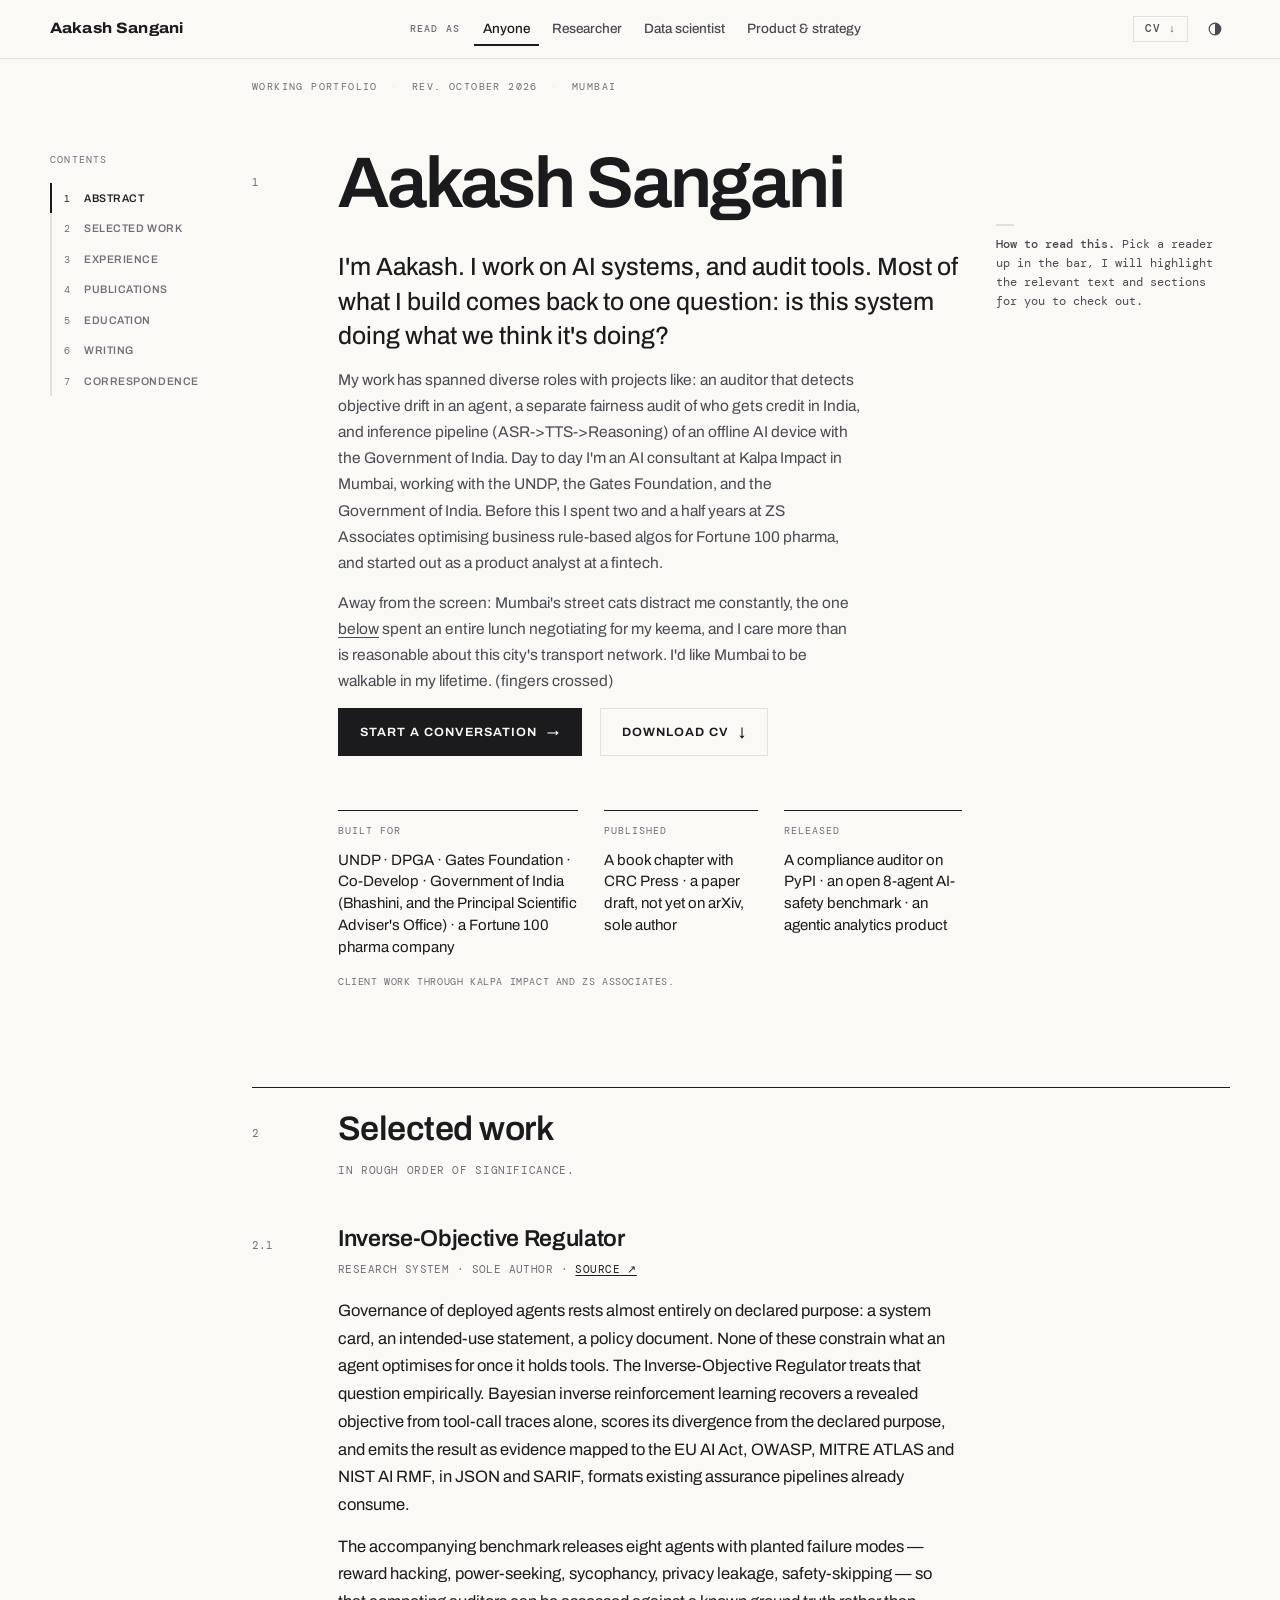
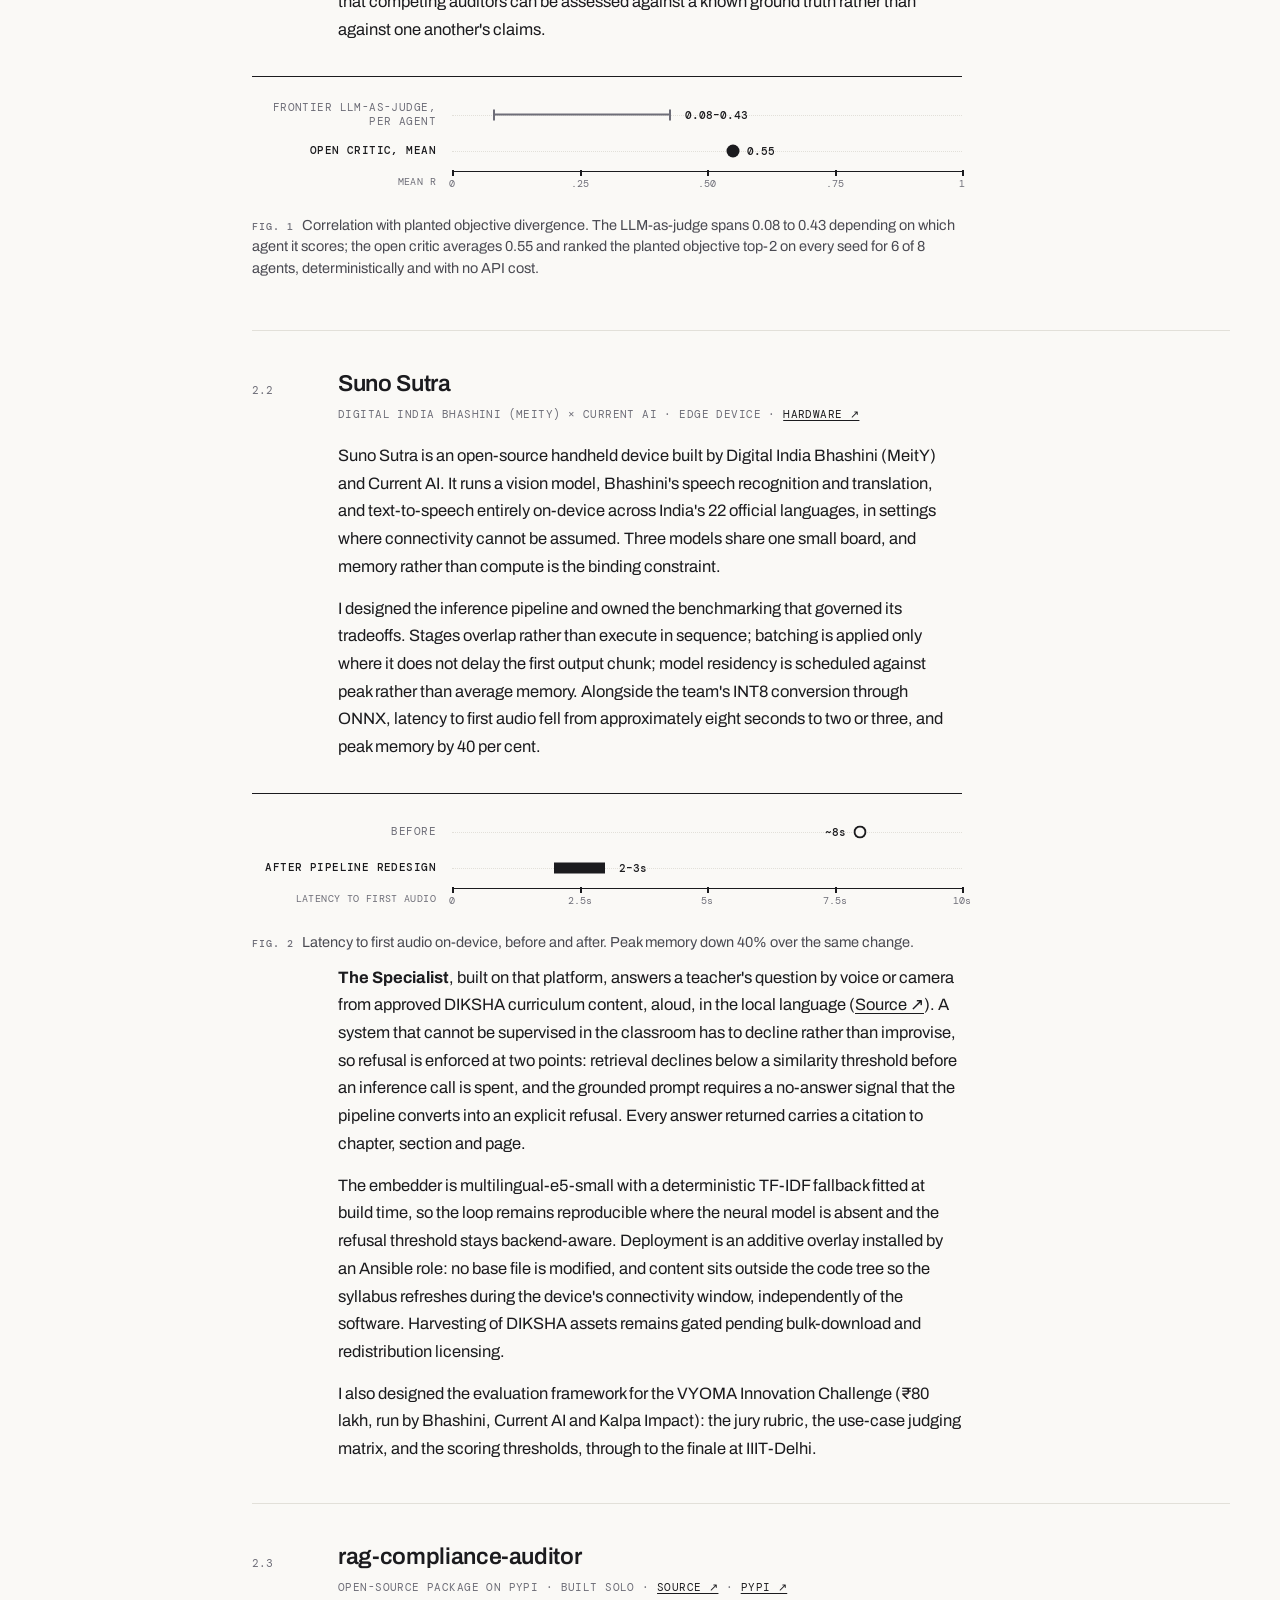
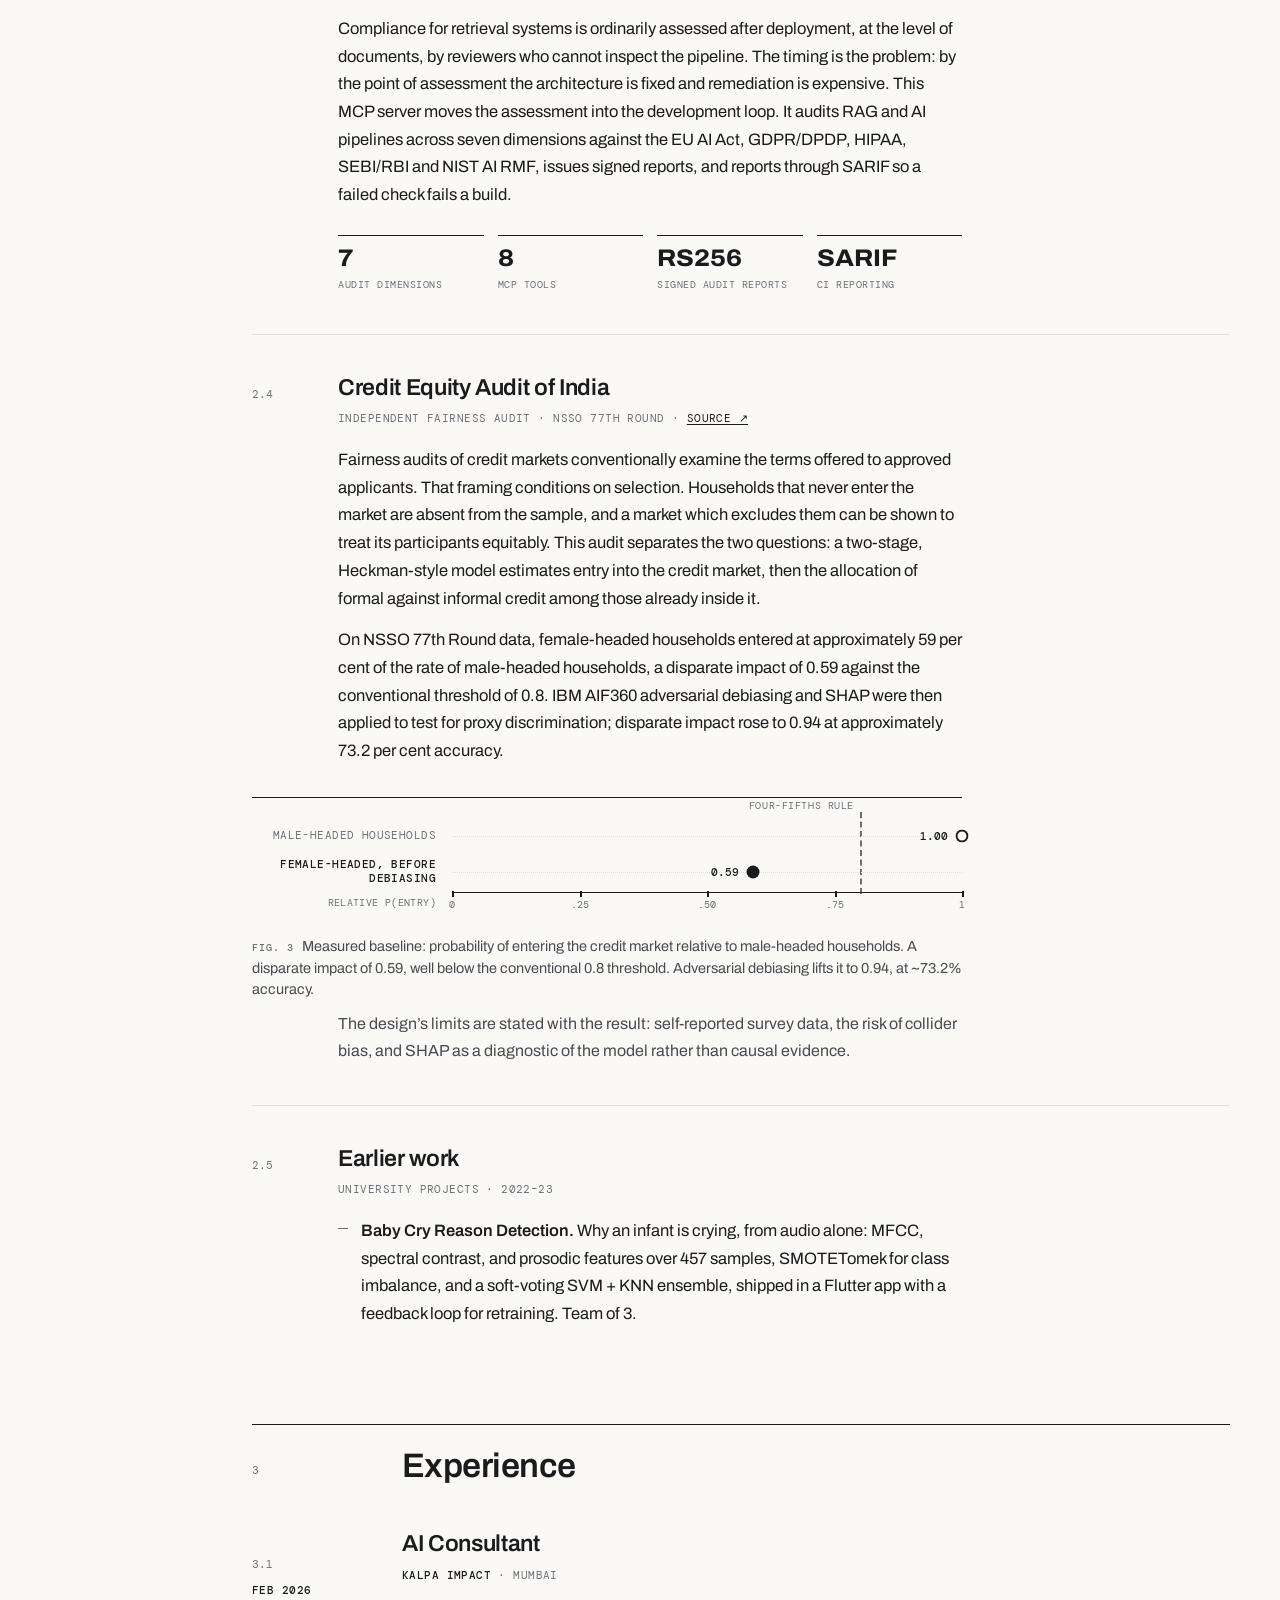
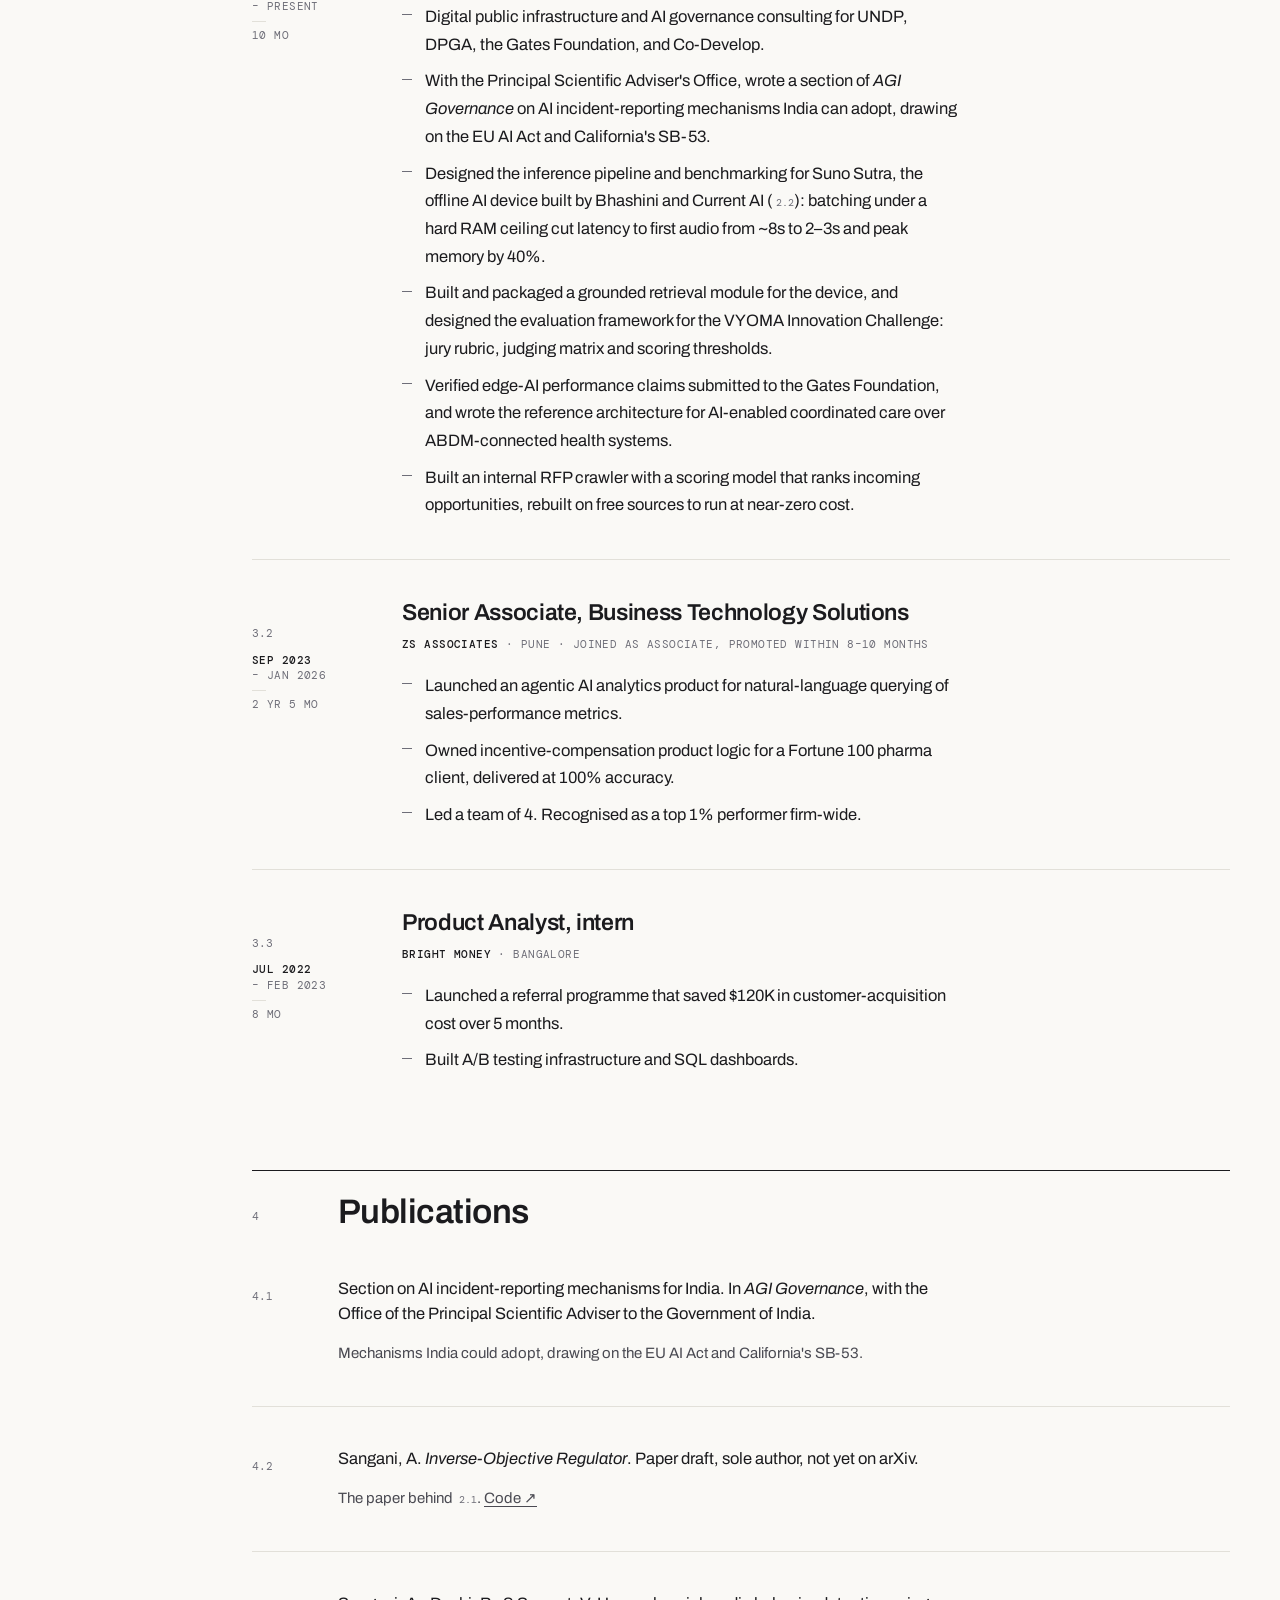
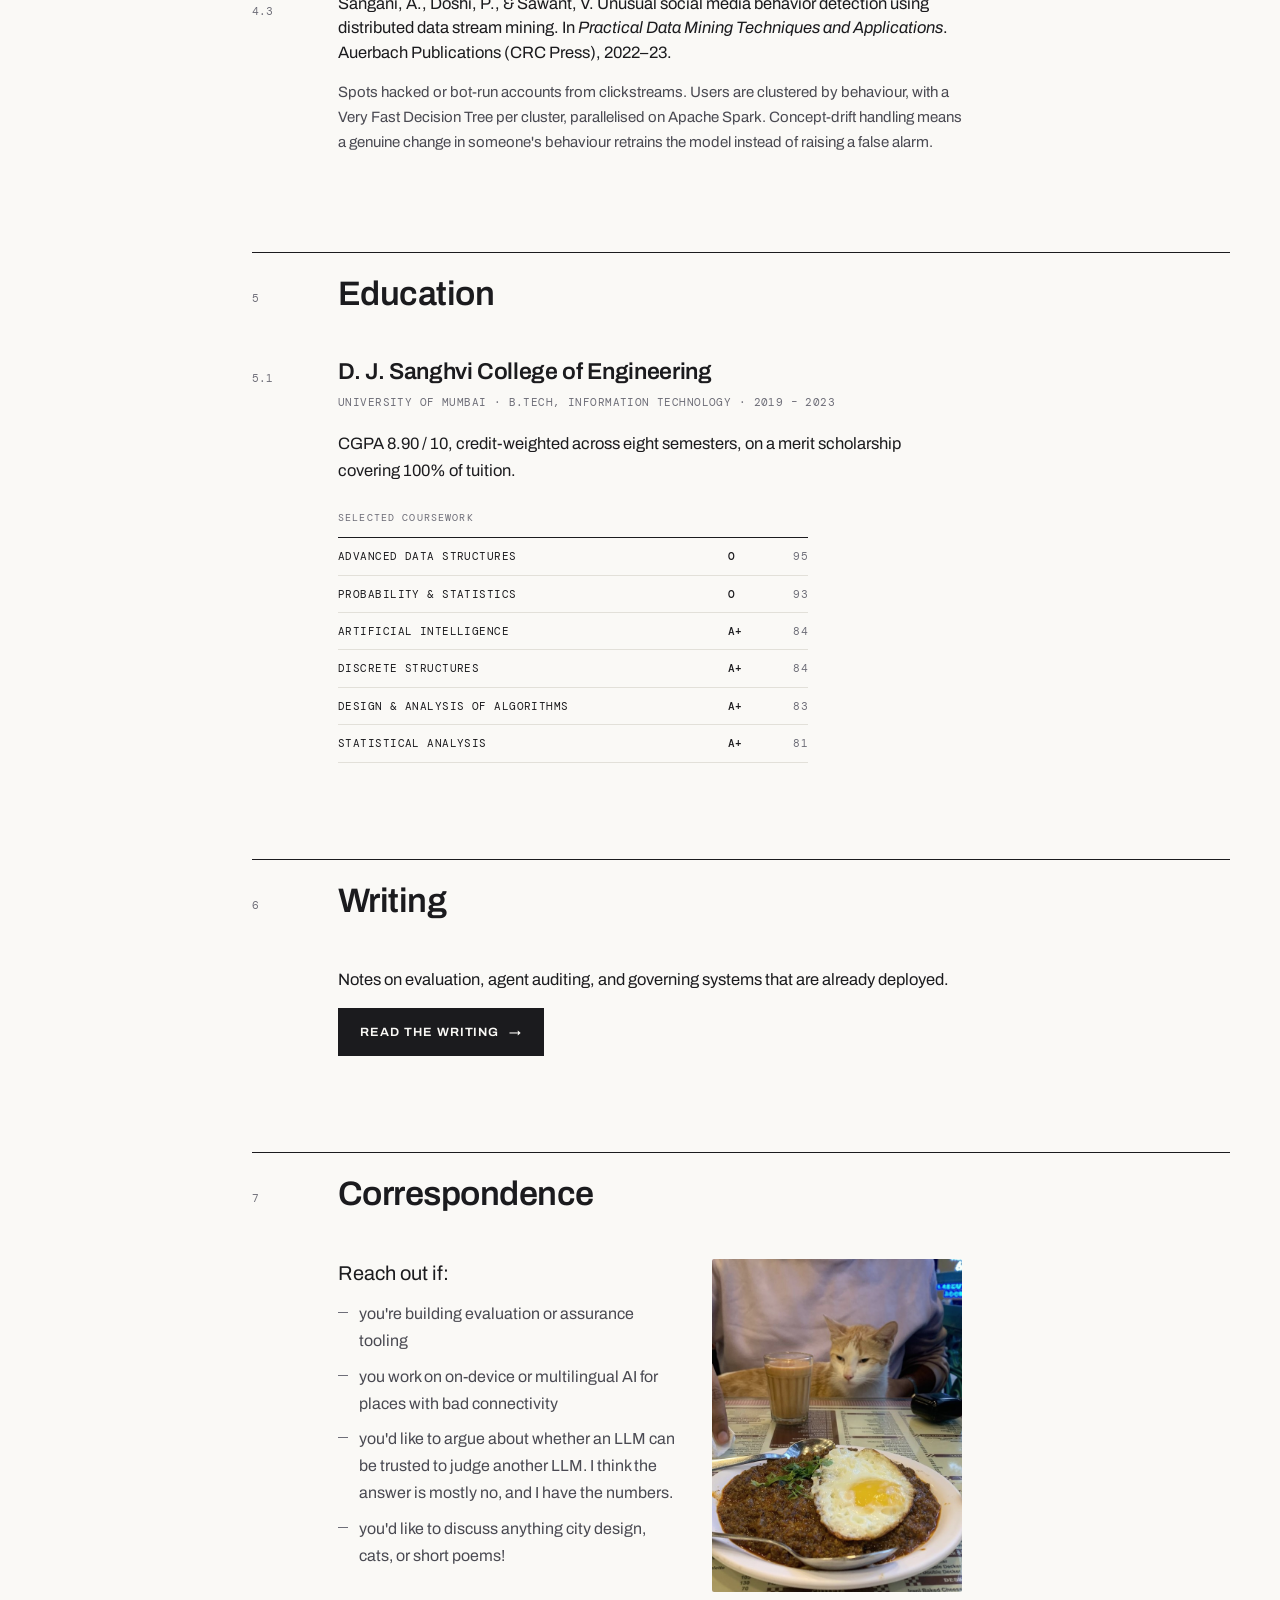
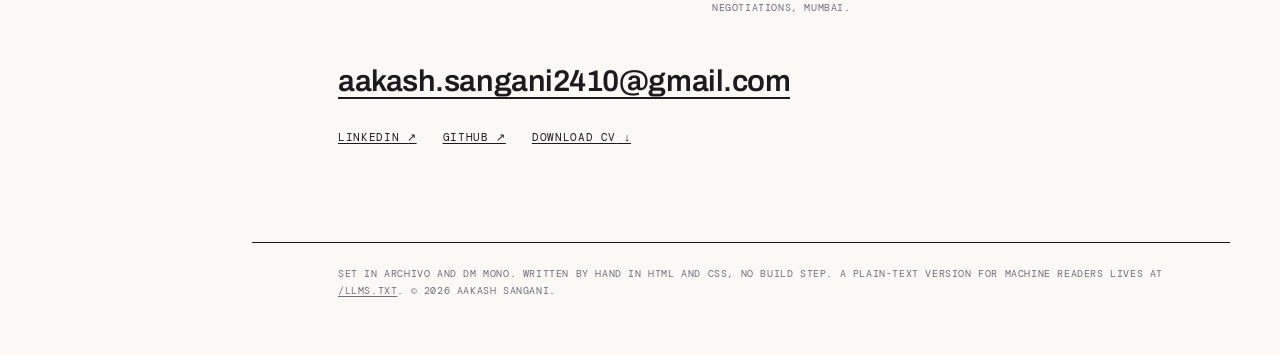
==== commit cf9dc683: "Add a writing section and a separate page to hold the pieces" ====
--- a/index.html
+++ b/index.html
@@ -21,7 +21,7 @@
   <link rel="preconnect" href="https://fonts.googleapis.com">
   <link rel="preconnect" href="https://fonts.gstatic.com" crossorigin>
   <link href="https://fonts.googleapis.com/css2?family=Archivo:wdth,wght@62..125,300..800&family=DM+Mono:wght@400;500&display=swap" rel="stylesheet">
-  <link rel="stylesheet" href="styles.css?v=20261018d">
+  <link rel="stylesheet" href="styles.css?v=20261019a">
   <script>try{var t=localStorage.getItem("theme");if(t)document.documentElement.dataset.theme=t}catch(e){}</script>
   <script type="application/ld+json">
 {
@@ -326,7 +326,8 @@
         <li><a href="#experience"><span>3</span>Experience</a></li>
         <li><a href="#publications"><span>4</span>Publications</a></li>
         <li><a href="#education"><span>5</span>Education</a></li>
-        <li><a href="#correspondence"><span>6</span>Correspondence</a></li>
+        <li><a href="#writing"><span>6</span>Writing</a></li>
+        <li><a href="#correspondence"><span>7</span>Correspondence</a></li>
       </ol>
     </nav>
 
@@ -639,9 +640,19 @@
         </div>
       </section>
 
-      <!-- 6 · CORRESPONDENCE -->
+      <!-- 6 · WRITING -->
+      <section class="sec" id="writing" aria-labelledby="h-wri">
+        <span class="num">6</span>
+        <div class="main sec-head"><h2 id="h-wri">Writing</h2></div>
+        <div class="main">
+          <p>Notes on evaluation, agent auditing, and governing systems that are already deployed.</p>
+          <p class="cta-row"><a class="btn" href="writing/">Read the writing <span aria-hidden="true">→</span></a></p>
+        </div>
+      </section>
+
+      <!-- 7 · CORRESPONDENCE -->
       <section class="sec" id="correspondence" aria-labelledby="h-cor">
-        <span class="num">6</span>
+        <span class="num">7</span>
         <div class="main sec-head"><h2 id="h-cor">Correspondence</h2></div>
         <div class="main corr">
           <figure class="snap" id="cat">
@@ -672,6 +683,6 @@
     </main>
   </div>
 
-  <script src="script.js?v=20261018d"></script>
+  <script src="script.js?v=20261019a"></script>
 </body>
 </html>
--- a/styles.css
+++ b/styles.css
@@ -379,6 +379,69 @@
 .ref:hover { color: var(--ink); text-decoration: underline; }
 .ref.bumped { animation: bump .6s ease; }
 @keyframes bump { 0%, 60% { color: var(--mk); } 100% { color: var(--ink-3); } }
+
+/* ---------- Writing ---------- */
+/* Used by /writing/. The portfolio's lens machinery does not apply here, so
+   these pages carry their own small script for the theme toggle and the year. */
+.page-head { border-top: 1px solid var(--ink); padding: 22px 0 54px; }
+.page-head h1 {
+  font-size: clamp(34px, 6.2vw, 58px); letter-spacing: -.022em; line-height: 1.04;
+}
+.page-head .lede { margin-top: 20px; max-width: 54ch; color: var(--ink-2); }
+.back {
+  font: 400 10px/1.4 var(--mono); letter-spacing: .12em; text-transform: uppercase;
+  color: var(--ink-3); text-decoration: none; display: inline-block; padding-top: 58px;
+}
+.back:hover { color: var(--ink); text-decoration: underline; }
+
+.posts { border-top: 1px solid var(--rule); }
+.post-item {
+  display: grid; grid-template-columns: var(--num-w) minmax(0, 1fr);
+  column-gap: var(--col-gap); padding: 30px 0; border-bottom: 1px solid var(--rule);
+}
+.post-item .date {
+  font: 400 10px/1.9 var(--mono); color: var(--ink-3); letter-spacing: .04em;
+  text-transform: uppercase; font-variant-numeric: tabular-nums;
+}
+.post-item h3 { font-size: 23px; letter-spacing: -.012em; line-height: 1.22; }
+.post-item h3 a { text-decoration: none; }
+.post-item h3 a:hover { text-decoration: underline; text-decoration-thickness: 2px; }
+.post-item .standfirst { margin-top: 10px; color: var(--ink-2); font-size: 16px; max-width: 58ch; }
+.posts-empty { padding: 34px 0 10px; color: var(--ink-3); max-width: 50ch; }
+
+.post { border-top: 1px solid var(--ink); padding: 22px 0 90px; max-width: 42rem; }
+.post h1 { font-size: clamp(30px, 5vw, 46px); letter-spacing: -.02em; line-height: 1.1; }
+.post .meta { margin: 16px 0 34px; }
+.post > p + p, .post > ul + p, .post > p + ul, .post > blockquote + p { margin-top: 16px; }
+.post h2 {
+  font-size: 21px; letter-spacing: -.01em; margin: 38px 0 12px;
+}
+.post ul { list-style: none; margin: 0; padding: 0; }
+.post li { position: relative; padding-left: 1.4em; }
+.post li + li { margin-top: 8px; }
+.post li::before {
+  content: ""; position: absolute; left: 0; top: .68em;
+  width: 10px; height: 1px; background: var(--ink-3);
+}
+.post blockquote {
+  margin: 22px 0; padding-left: 20px; border-left: 2px solid var(--mk);
+  color: var(--ink-2);
+}
+.post code {
+  font: 400 .88em/1.6 var(--mono); background: color-mix(in srgb, var(--ink) 7%, transparent);
+  padding: .1em .35em; border-radius: 2px;
+}
+.post pre {
+  margin: 20px 0; padding: 16px 18px; overflow-x: auto;
+  border: 1px solid var(--rule); background: color-mix(in srgb, var(--ink) 3%, transparent);
+}
+.post pre code { background: none; padding: 0; }
+.post-foot { border-top: 1px solid var(--rule); padding-top: 22px; margin-top: 10px; }
+
+@media (max-width: 900px) {
+  .post-item { grid-template-columns: 1fr; row-gap: 6px; }
+  .back { padding-top: 0; }
+}
 
 /* ---------- Correspondence ---------- */
 .snap { margin: 0 0 26px; max-width: 230px; }
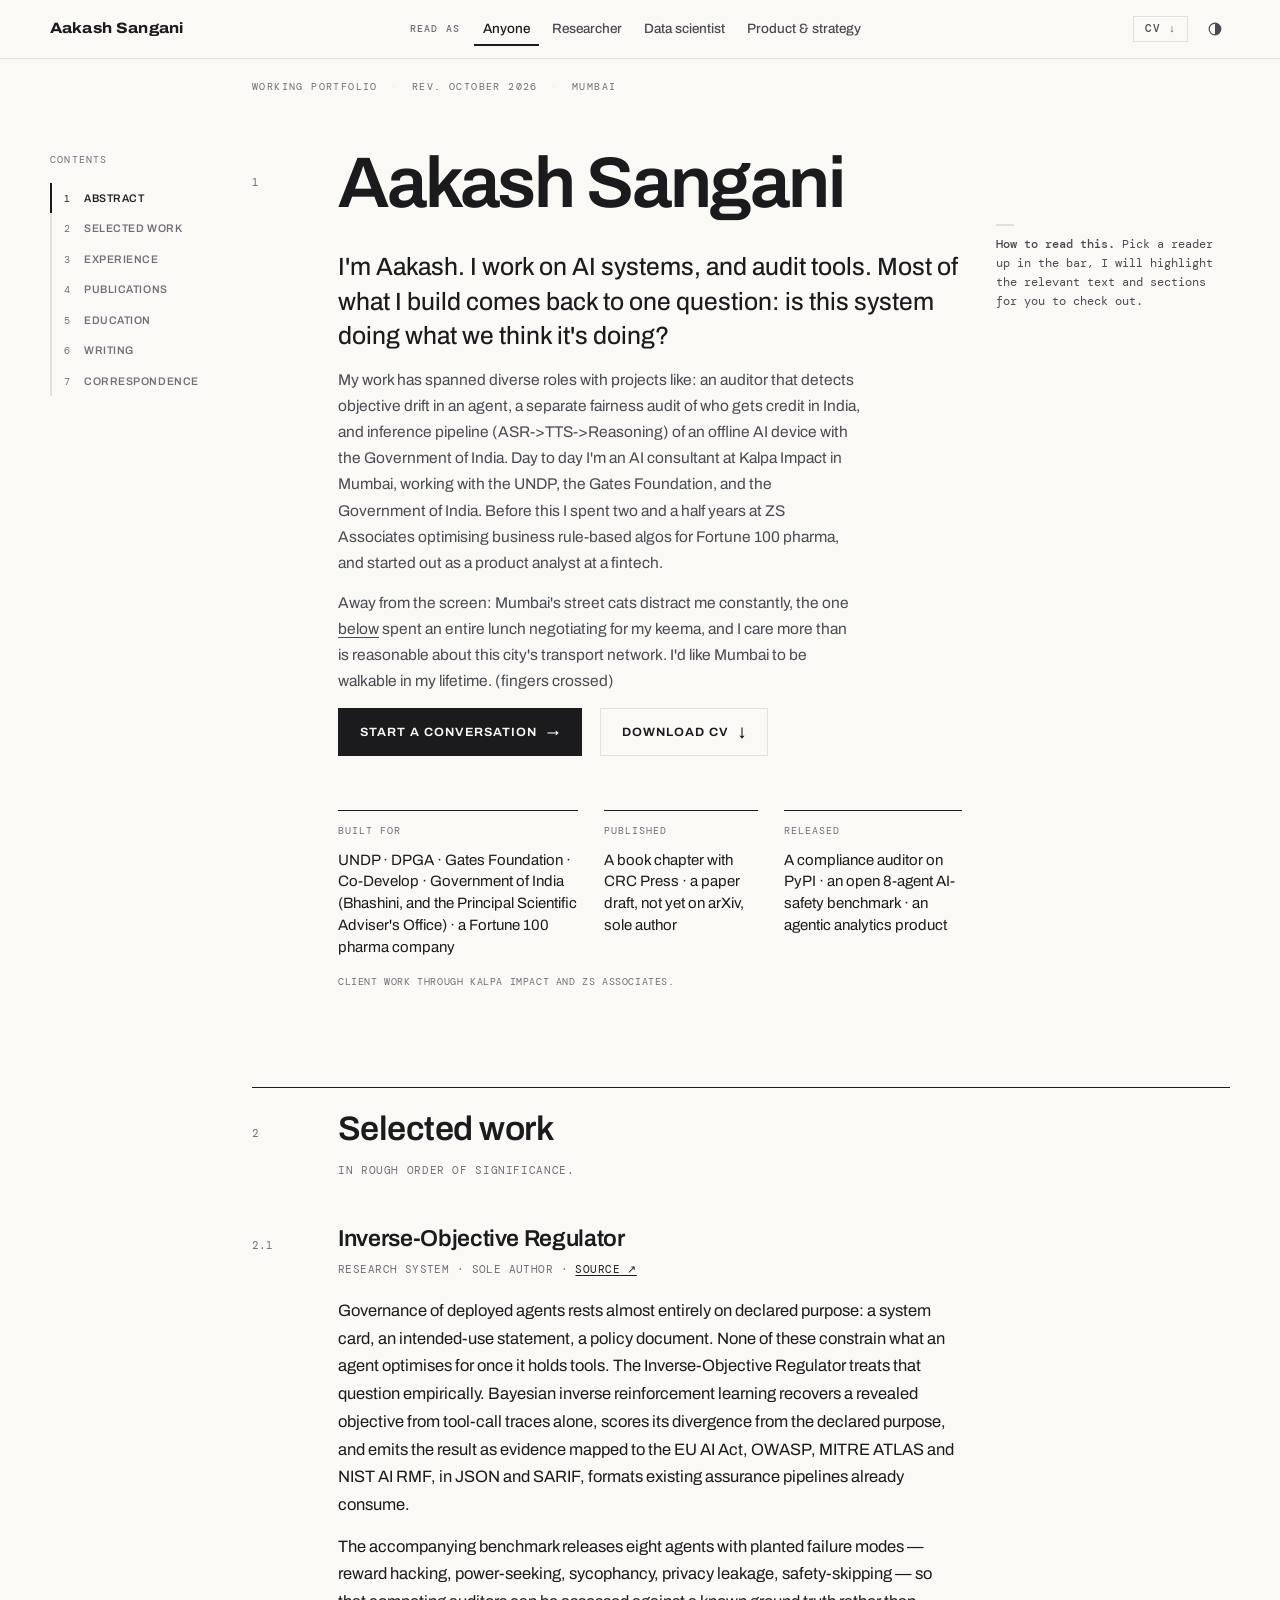
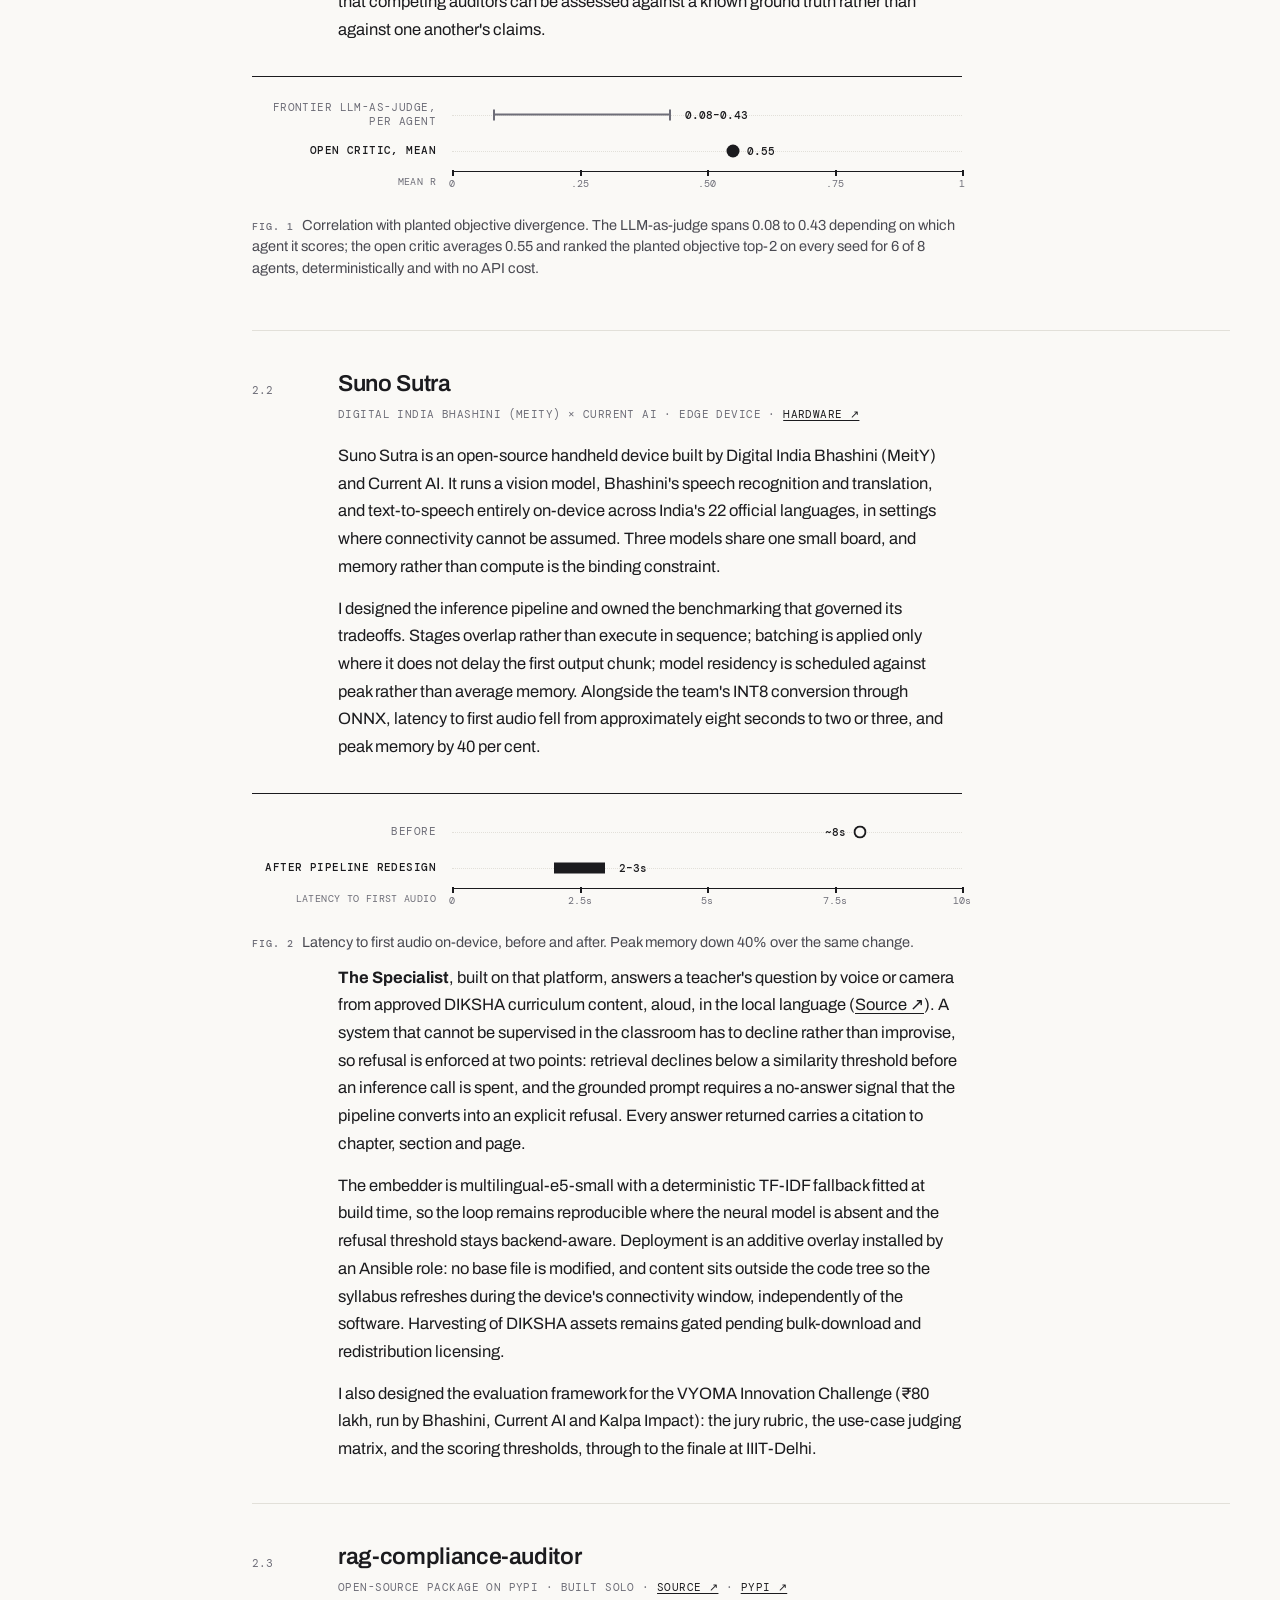
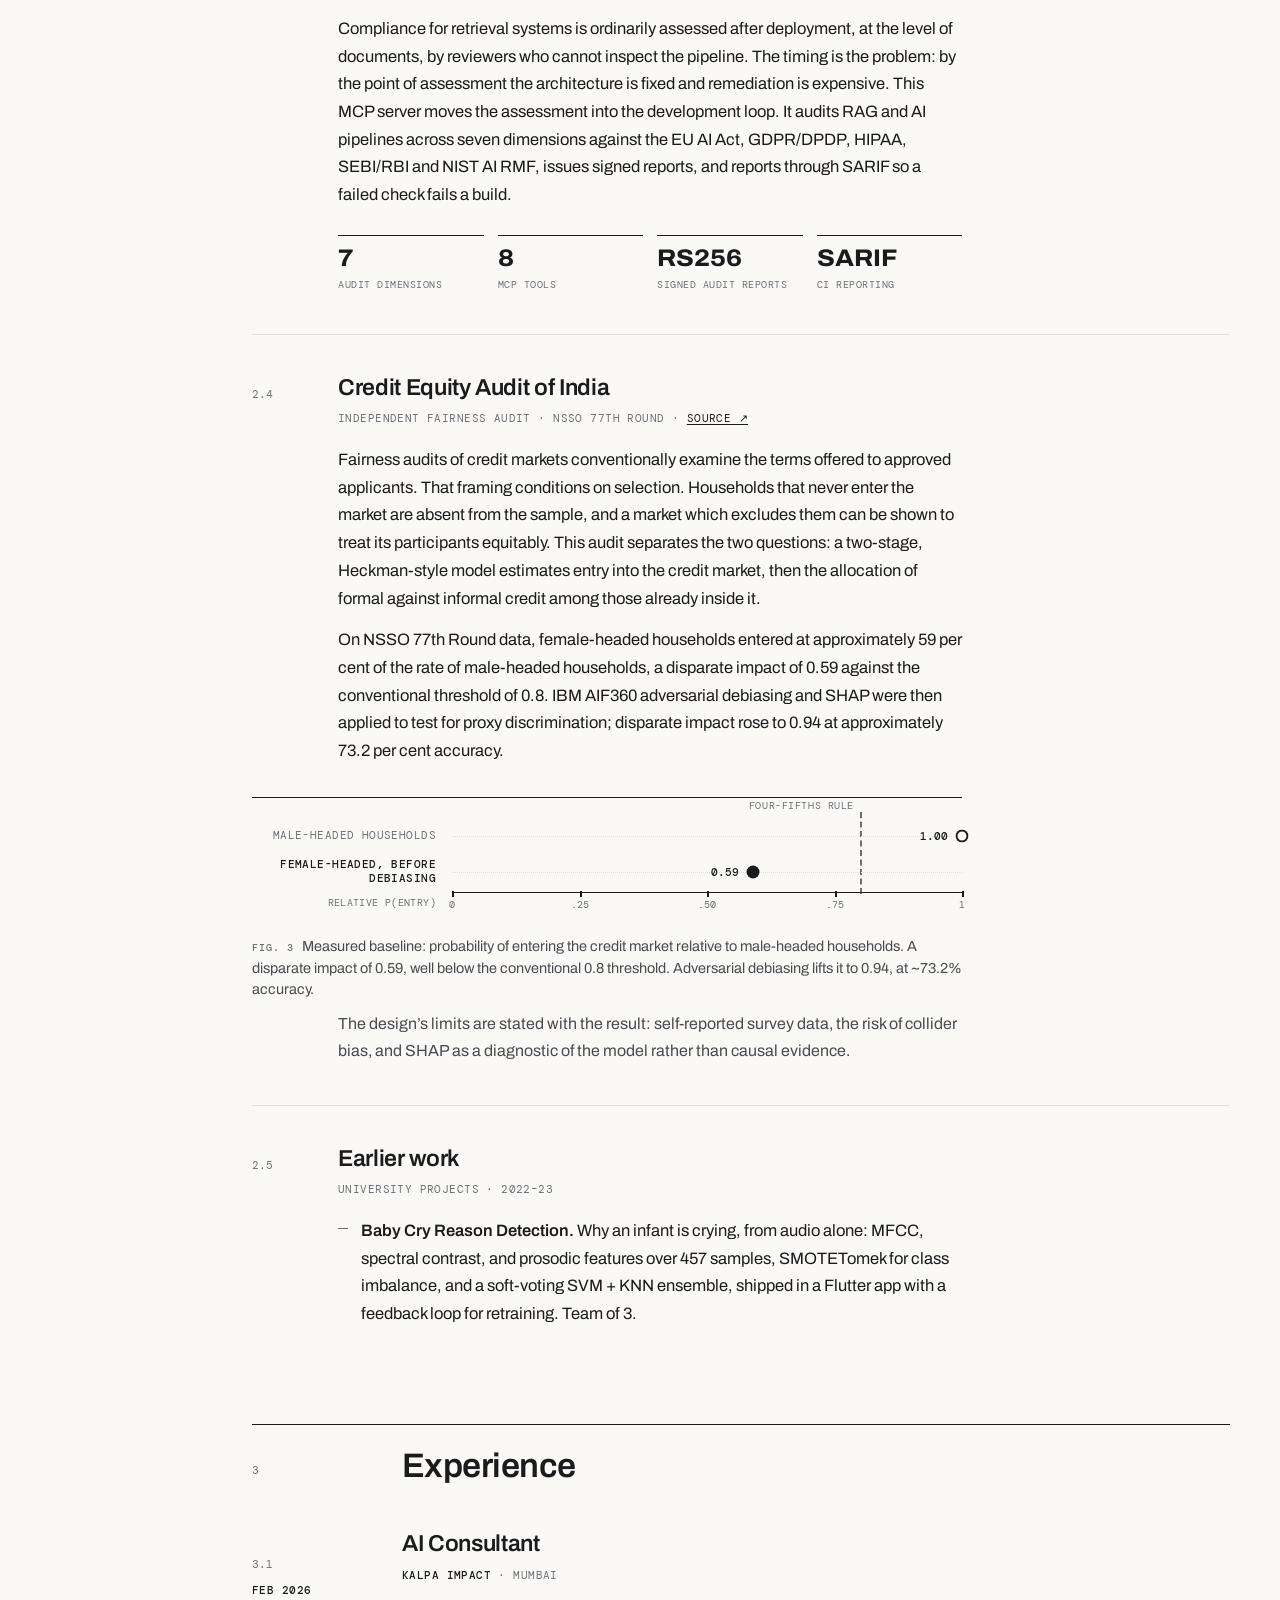
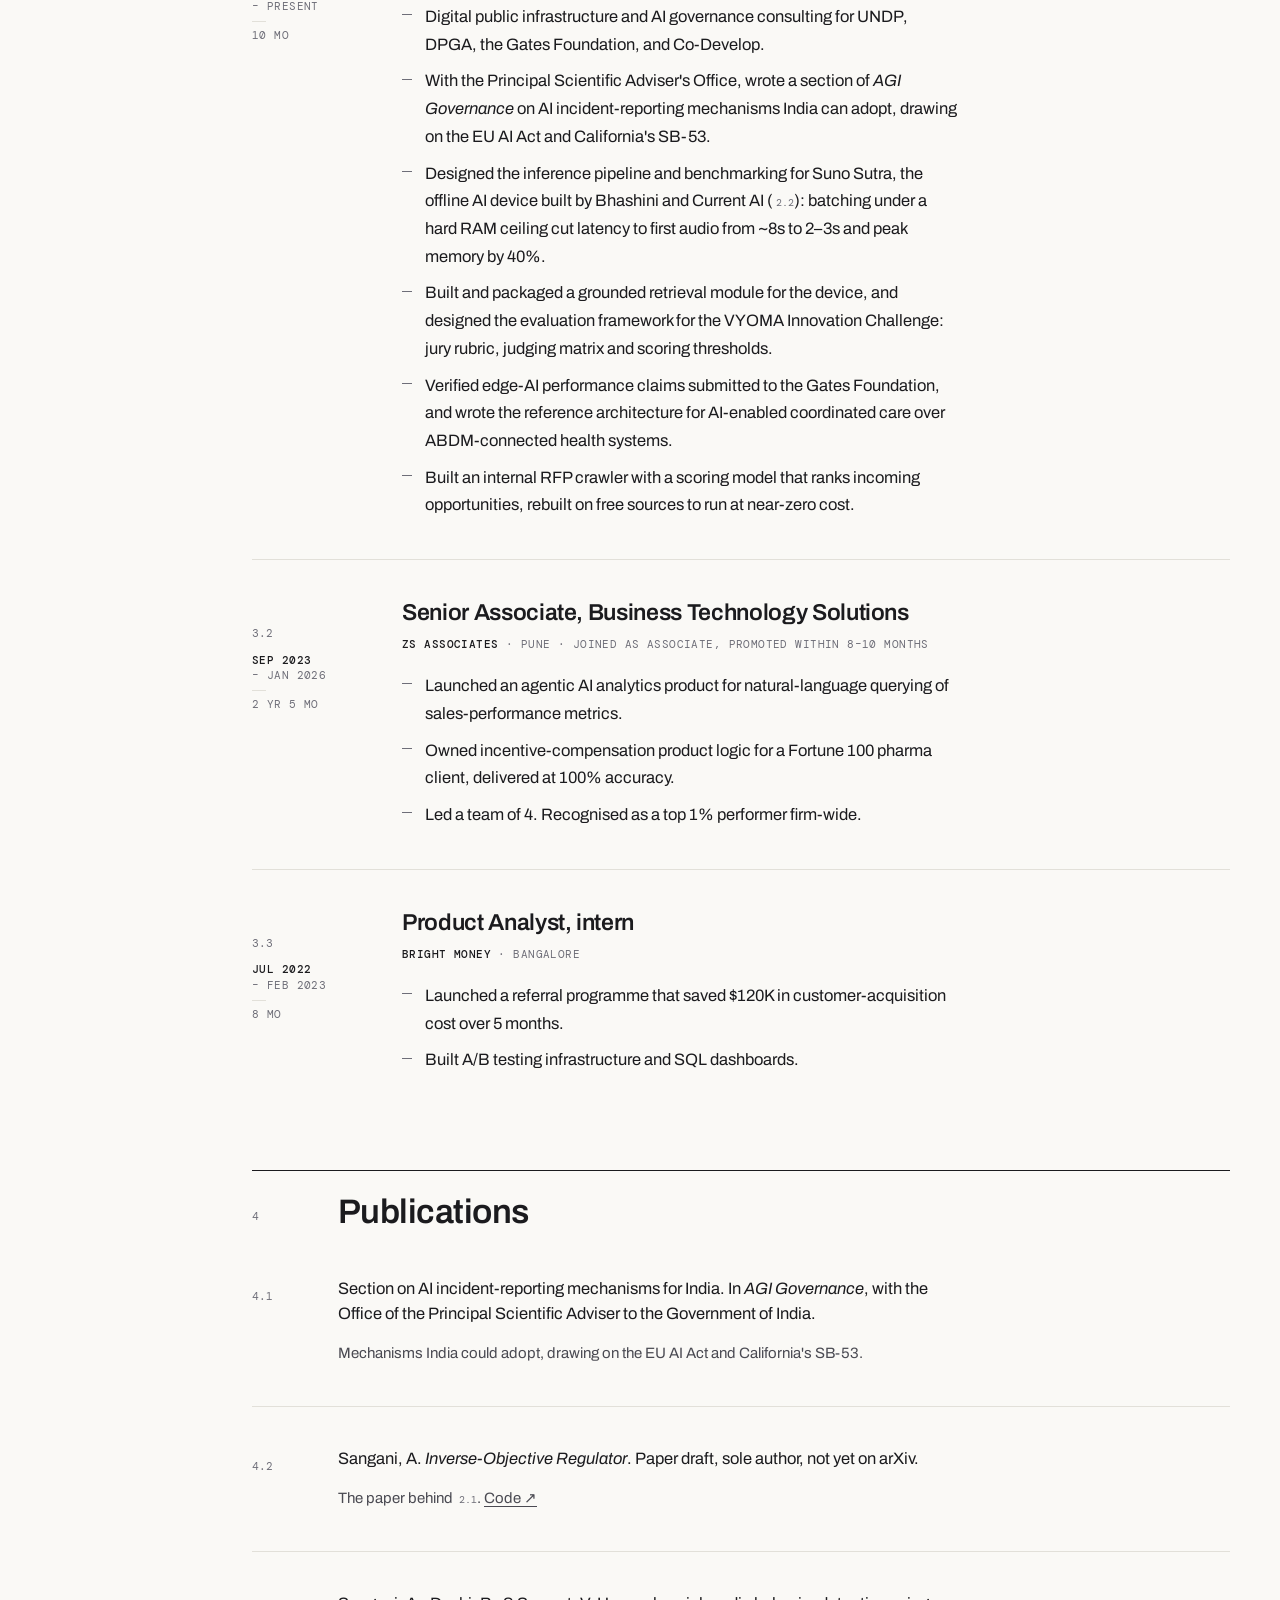
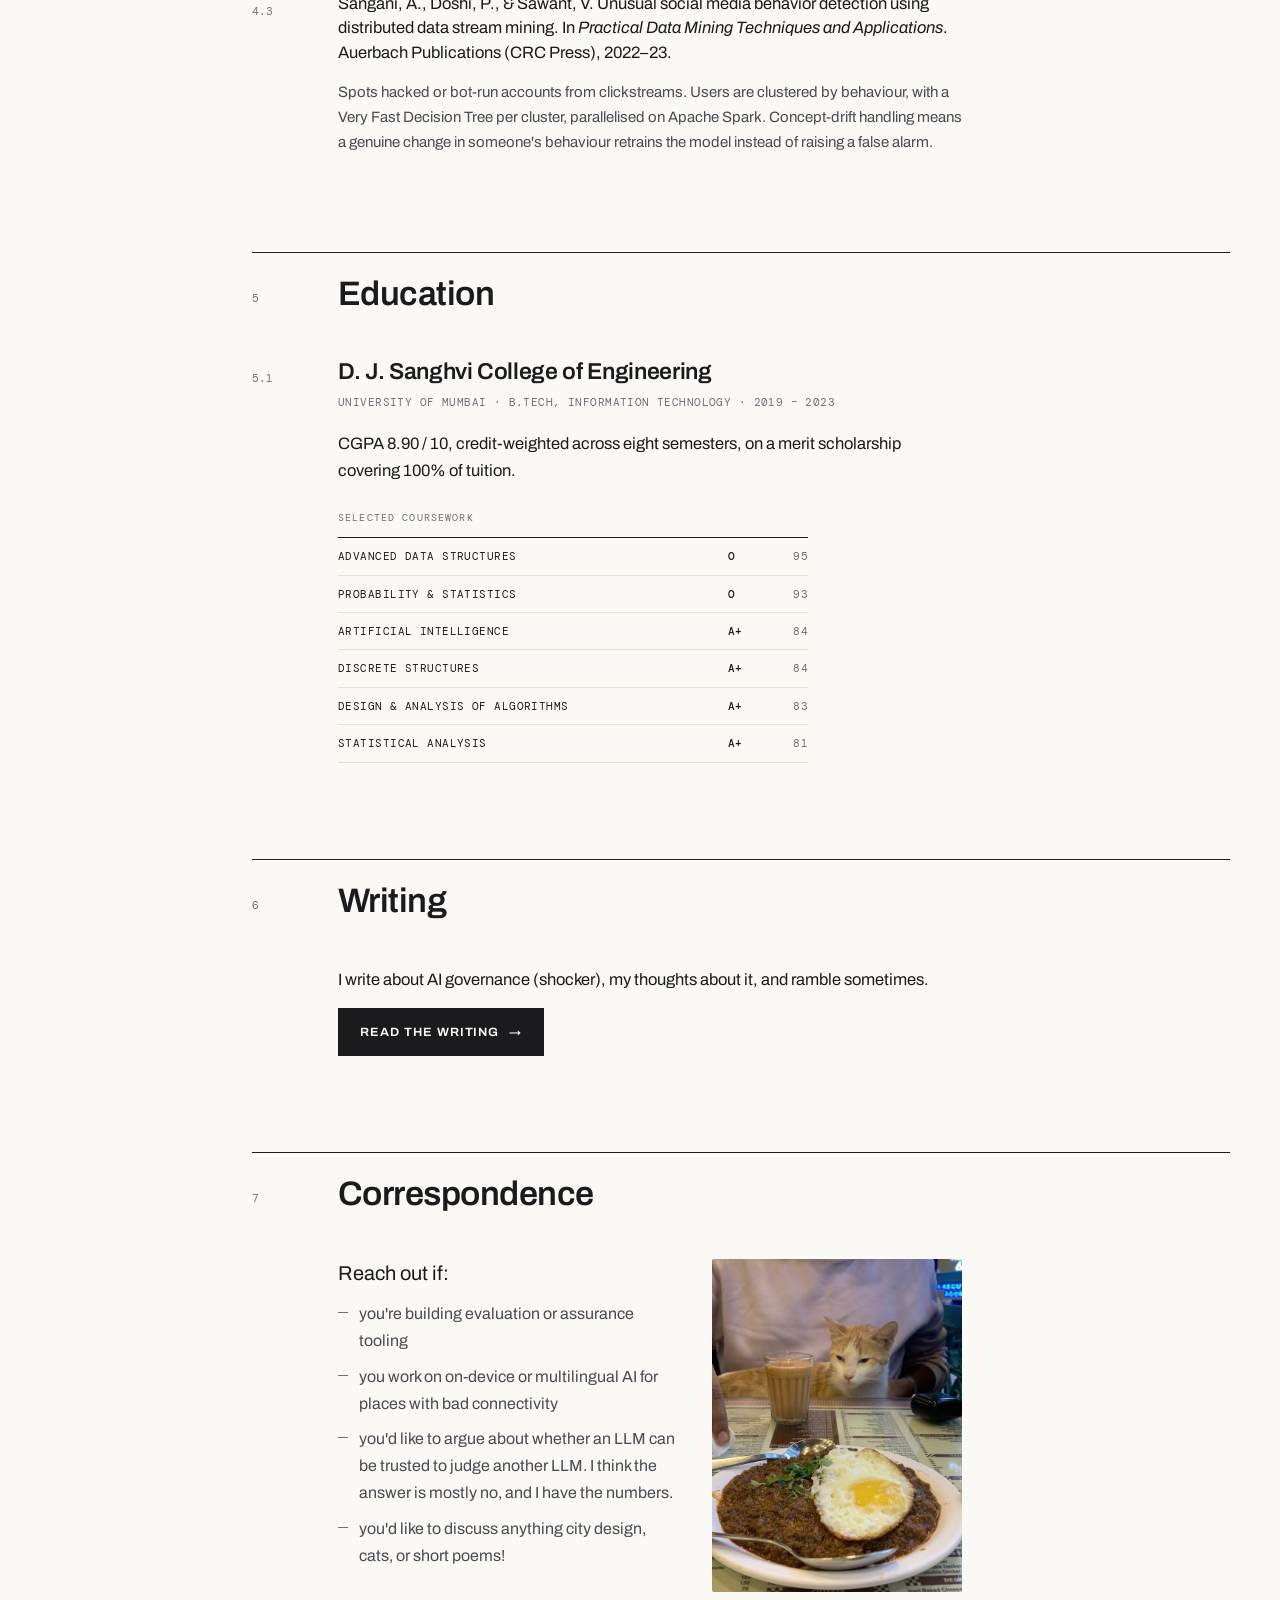
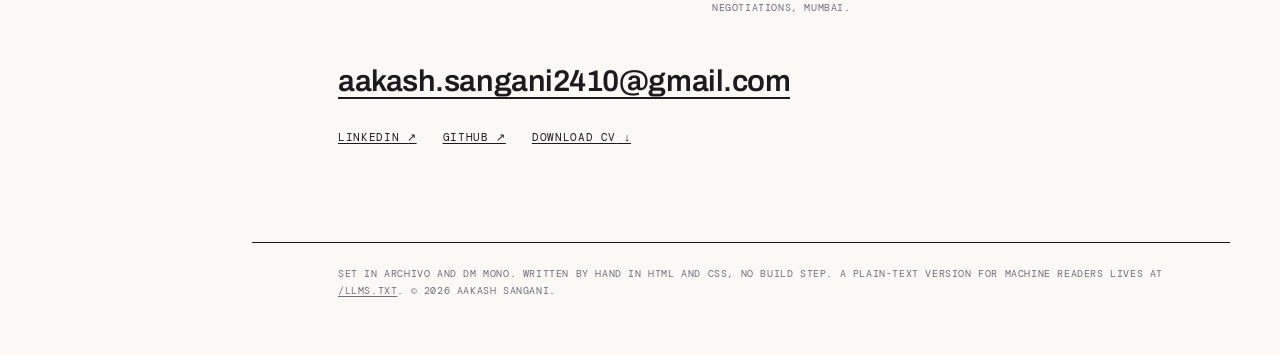
==== commit 5f3db074: "Use my own line for the writing blurb" ====
--- a/index.html
+++ b/index.html
@@ -21,7 +21,7 @@
   <link rel="preconnect" href="https://fonts.googleapis.com">
   <link rel="preconnect" href="https://fonts.gstatic.com" crossorigin>
   <link href="https://fonts.googleapis.com/css2?family=Archivo:wdth,wght@62..125,300..800&family=DM+Mono:wght@400;500&display=swap" rel="stylesheet">
-  <link rel="stylesheet" href="styles.css?v=20261019a">
+  <link rel="stylesheet" href="styles.css?v=20261019b">
   <script>try{var t=localStorage.getItem("theme");if(t)document.documentElement.dataset.theme=t}catch(e){}</script>
   <script type="application/ld+json">
 {
@@ -645,7 +645,7 @@
         <span class="num">6</span>
         <div class="main sec-head"><h2 id="h-wri">Writing</h2></div>
         <div class="main">
-          <p>Notes on evaluation, agent auditing, and governing systems that are already deployed.</p>
+          <p>I write about AI governance (shocker), my thoughts about it, and ramble sometimes.</p>
           <p class="cta-row"><a class="btn" href="writing/">Read the writing <span aria-hidden="true">→</span></a></p>
         </div>
       </section>
@@ -683,6 +683,6 @@
     </main>
   </div>
 
-  <script src="script.js?v=20261019a"></script>
+  <script src="script.js?v=20261019b"></script>
 </body>
 </html>
--- a/styles.css
+++ b/styles.css
@@ -436,6 +436,29 @@
   border: 1px solid var(--rule); background: color-mix(in srgb, var(--ink) 3%, transparent);
 }
 .post pre code { background: none; padding: 0; }
+/* Footnote markers and the reference list on a post. */
+.fn {
+  font: 500 10px/1 var(--mono); vertical-align: super; text-decoration: none;
+  color: var(--ink-3); padding-left: 1px; font-variant-numeric: tabular-nums;
+}
+.fn:hover { color: var(--mk); text-decoration: underline; }
+.fn-sep { font-size: 10px; vertical-align: super; color: var(--ink-3); }
+.refs {
+  list-style: none; margin: 0; padding: 0; counter-reset: ref;
+  font-size: 14.5px; line-height: 1.6; color: var(--ink-2);
+}
+.refs li {
+  position: relative; padding-left: 2.4em; margin-top: 12px;
+  scroll-margin-top: calc(var(--bar-h) + 28px);
+}
+.refs li::before {
+  counter-increment: ref; content: "[" counter(ref) "]";
+  position: absolute; left: 0; top: .18em;
+  font: 400 10px/1.6 var(--mono); color: var(--ink-3); font-variant-numeric: tabular-nums;
+}
+.refs li:target::before { color: var(--mk); }
+.refs a { color: var(--ink-2); }
+
 .post-foot { border-top: 1px solid var(--rule); padding-top: 22px; margin-top: 10px; }
 
 @media (max-width: 900px) {
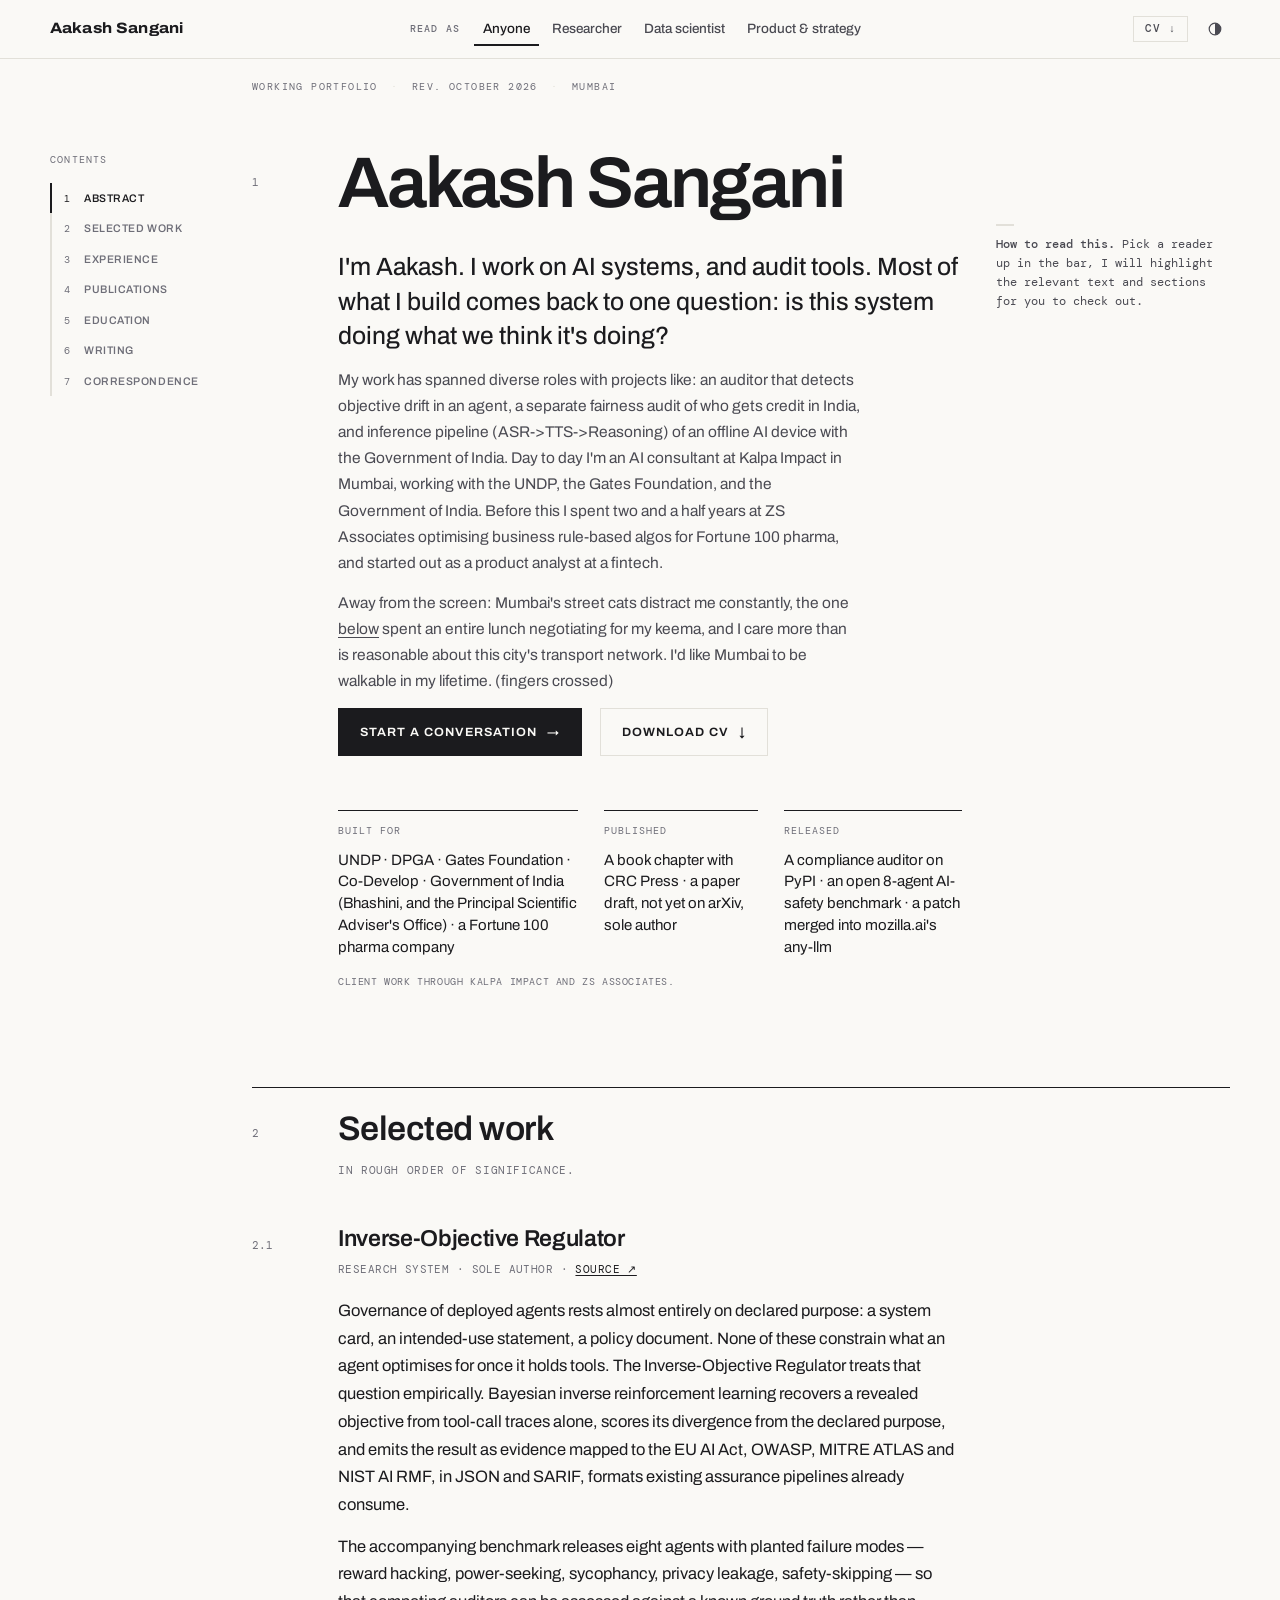
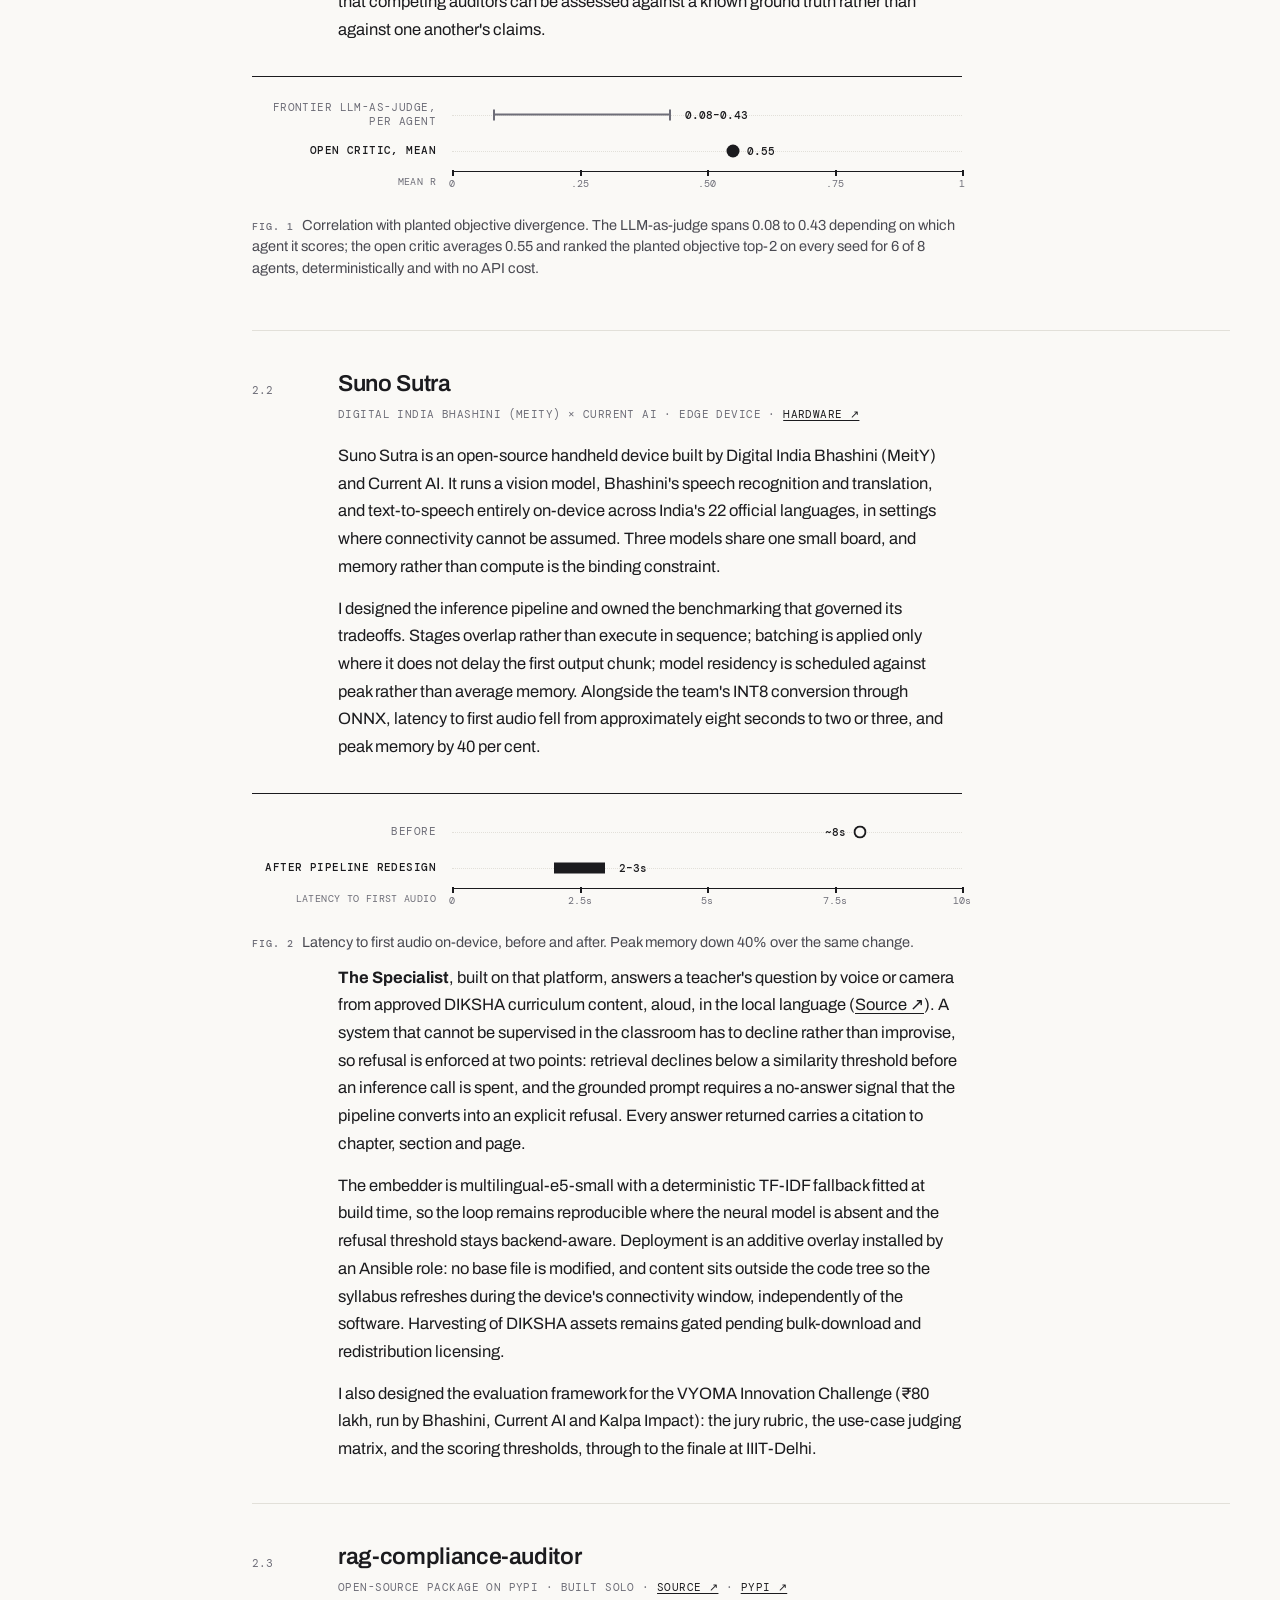
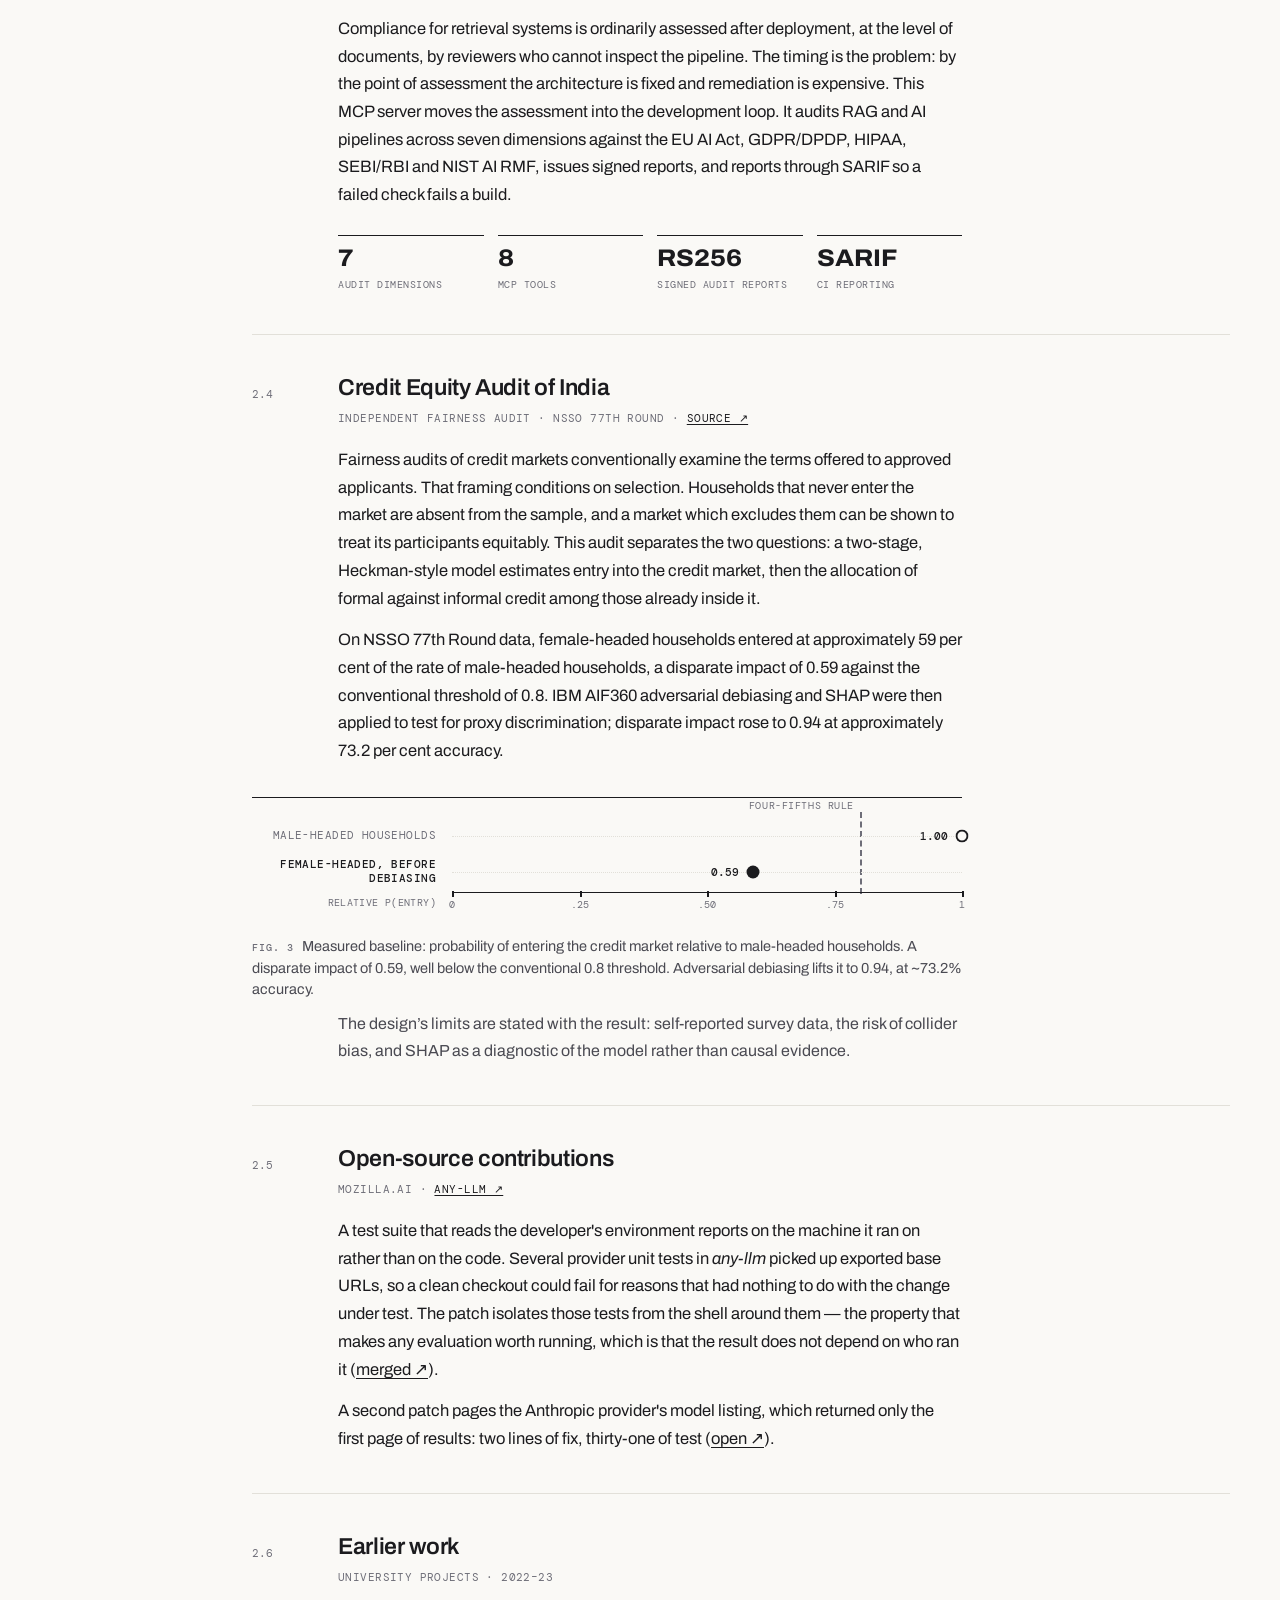
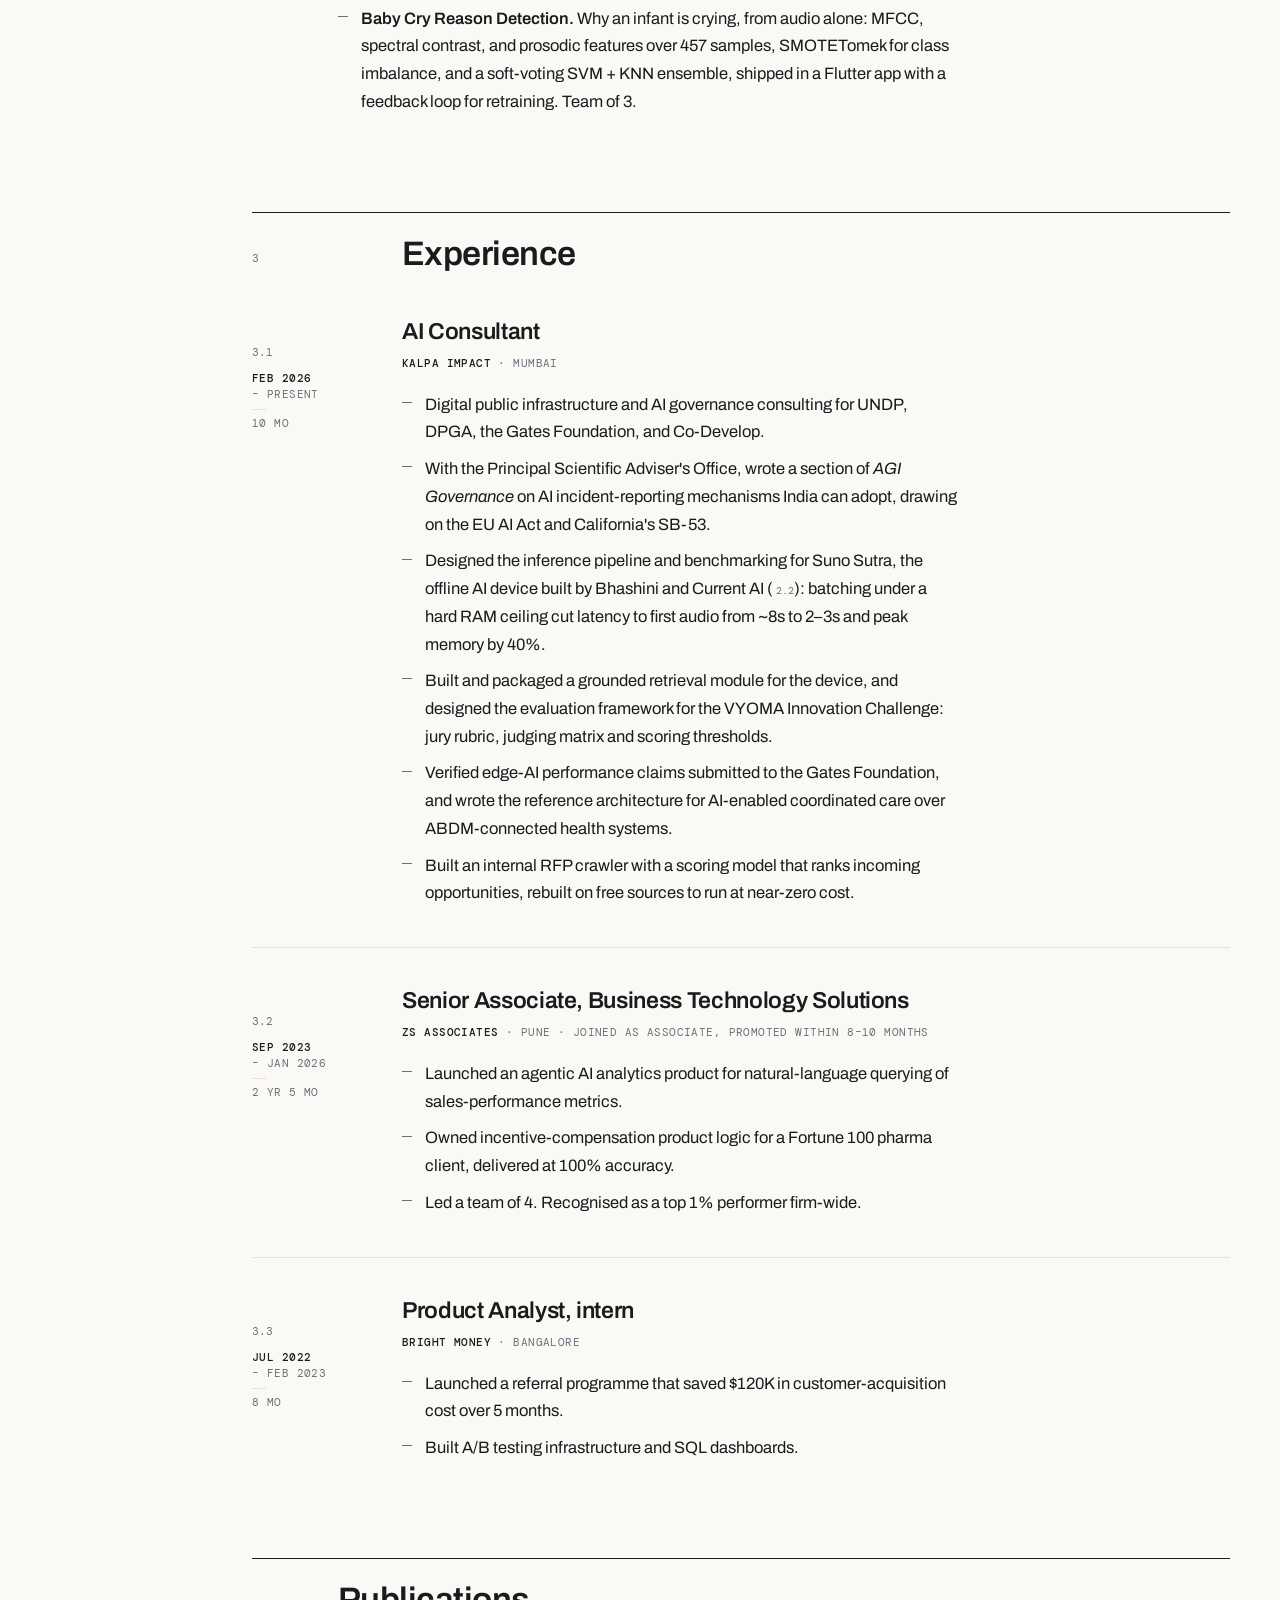
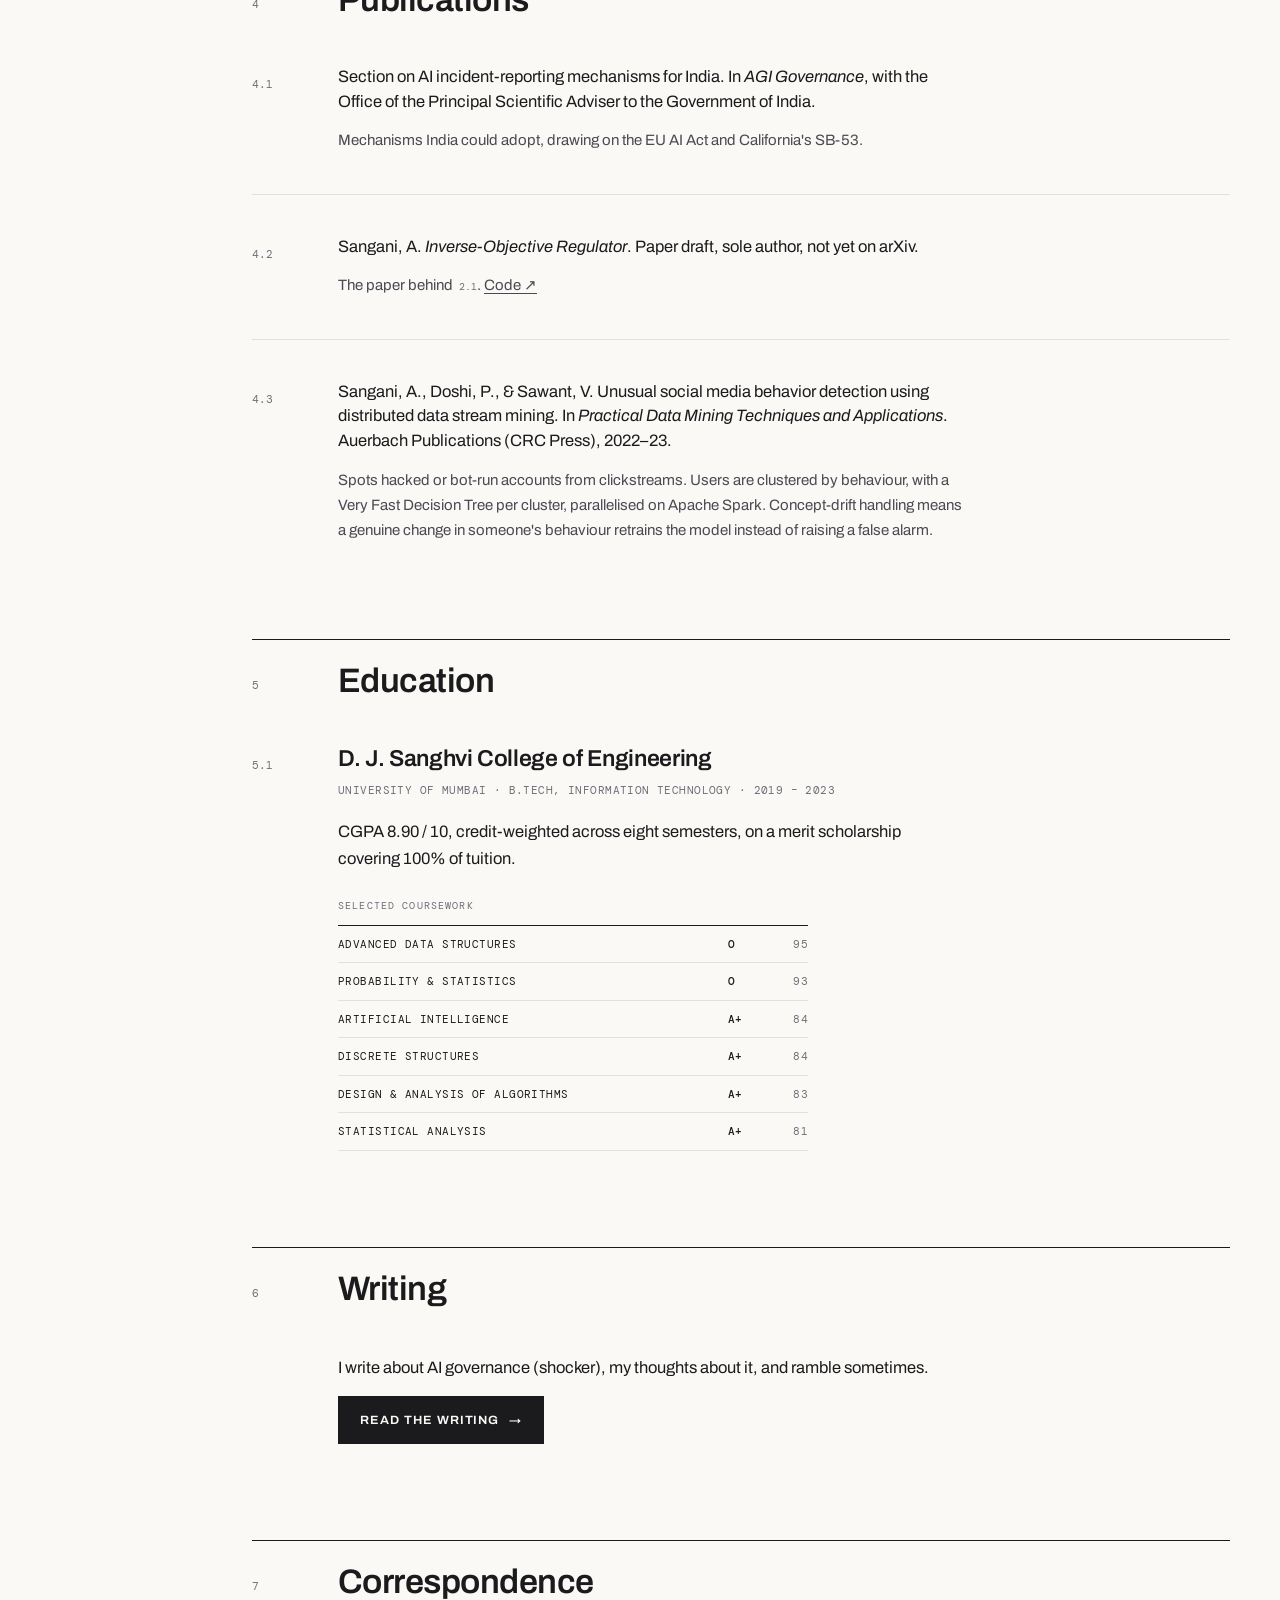
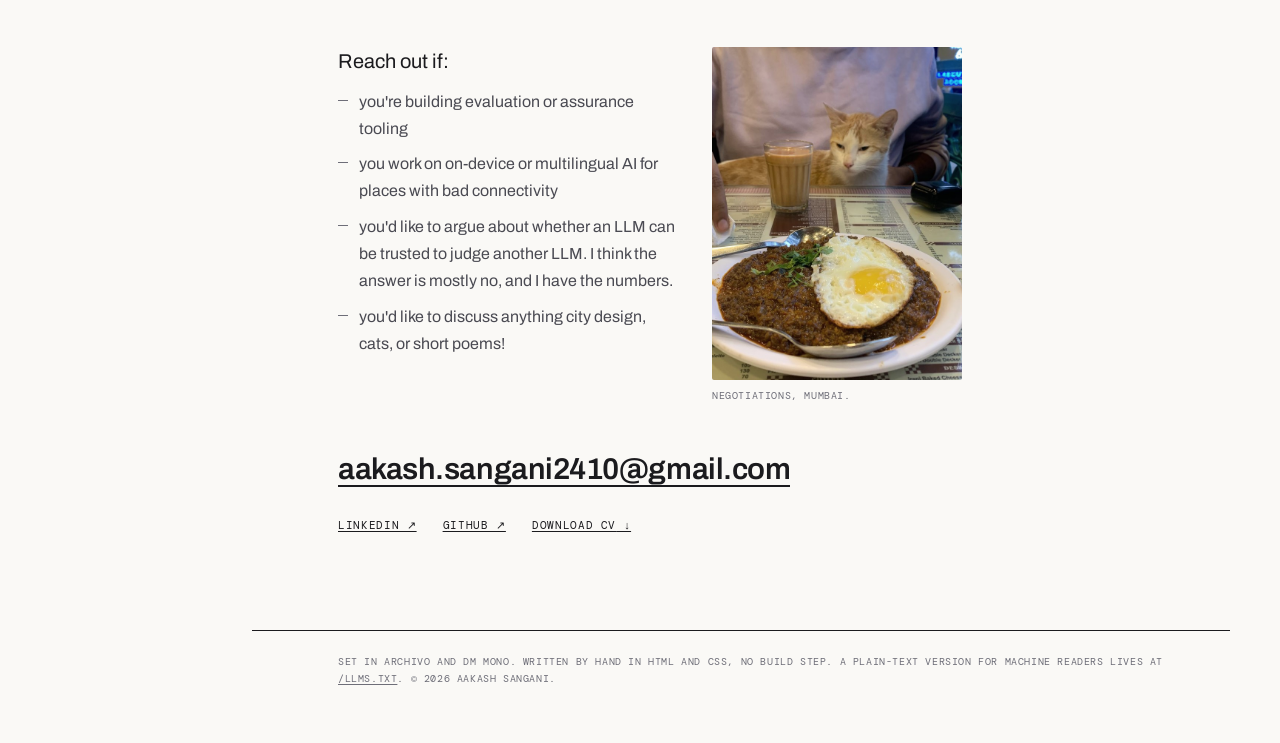
==== commit 7df89735: "Add the mozilla.ai any-llm contributions" ====
--- a/index.html
+++ b/index.html
@@ -21,7 +21,7 @@
   <link rel="preconnect" href="https://fonts.googleapis.com">
   <link rel="preconnect" href="https://fonts.gstatic.com" crossorigin>
   <link href="https://fonts.googleapis.com/css2?family=Archivo:wdth,wght@62..125,300..800&family=DM+Mono:wght@400;500&display=swap" rel="stylesheet">
-  <link rel="stylesheet" href="styles.css?v=20261019b">
+  <link rel="stylesheet" href="styles.css?v=20261024a">
   <script>try{var t=localStorage.getItem("theme");if(t)document.documentElement.dataset.theme=t}catch(e){}</script>
   <script type="application/ld+json">
 {
@@ -372,7 +372,7 @@
             </div>
             <div>
               <dt>Released</dt>
-              <dd><mark data-for="data">A compliance auditor on PyPI · an open 8-agent AI-safety benchmark · an agentic analytics product</mark></dd>
+              <dd><mark data-for="data">A compliance auditor on PyPI · an open 8-agent AI-safety benchmark · a patch merged into mozilla.ai's any-llm</mark></dd>
             </div>
           </dl>
           <p class="proof-note">Client work through Kalpa Impact and ZS Associates.</p>
@@ -507,8 +507,18 @@
         </div>
 
         <div class="entries tail">
-          <article class="entry" id="earlier" data-num="2.5">
+          <article class="entry" id="oss" data-num="2.5">
             <span class="num entry-num">2.5</span>
+            <div class="main">
+              <h3>Open-source contributions</h3>
+              <p class="meta">mozilla.ai · <a href="https://github.com/mozilla-ai/any-llm" target="_blank" rel="noopener">any-llm ↗</a></p>
+              <p>A test suite that reads the developer's environment reports on the machine it ran on rather than on the code. Several provider unit tests in <em>any-llm</em> picked up exported base URLs, so a clean checkout could fail for reasons that had nothing to do with the change under test. <mark data-for="data research">The patch isolates those tests from the shell around them</mark> — the property that makes any evaluation worth running, which is that the result does not depend on who ran it (<a href="https://github.com/mozilla-ai/any-llm/pull/1516" target="_blank" rel="noopener">merged ↗</a>).</p>
+              <p>A second patch pages the Anthropic provider's model listing, which returned only the first page of results: two lines of fix, thirty-one of test (<a href="https://github.com/mozilla-ai/any-llm/pull/1523" target="_blank" rel="noopener">open ↗</a>).</p>
+            </div>
+          </article>
+
+          <article class="entry" id="earlier" data-num="2.6">
+            <span class="num entry-num">2.6</span>
             <div class="main">
               <h3>Earlier work</h3>
               <p class="meta">University projects · 2022–23</p>
@@ -683,6 +693,7 @@
     </main>
   </div>
 
-  <script src="script.js?v=20261019b"></script>
+  <script src="script.js?v=20261024a"></script>
+  <script src="/analytics.js?v=20261024a"></script>
 </body>
 </html>
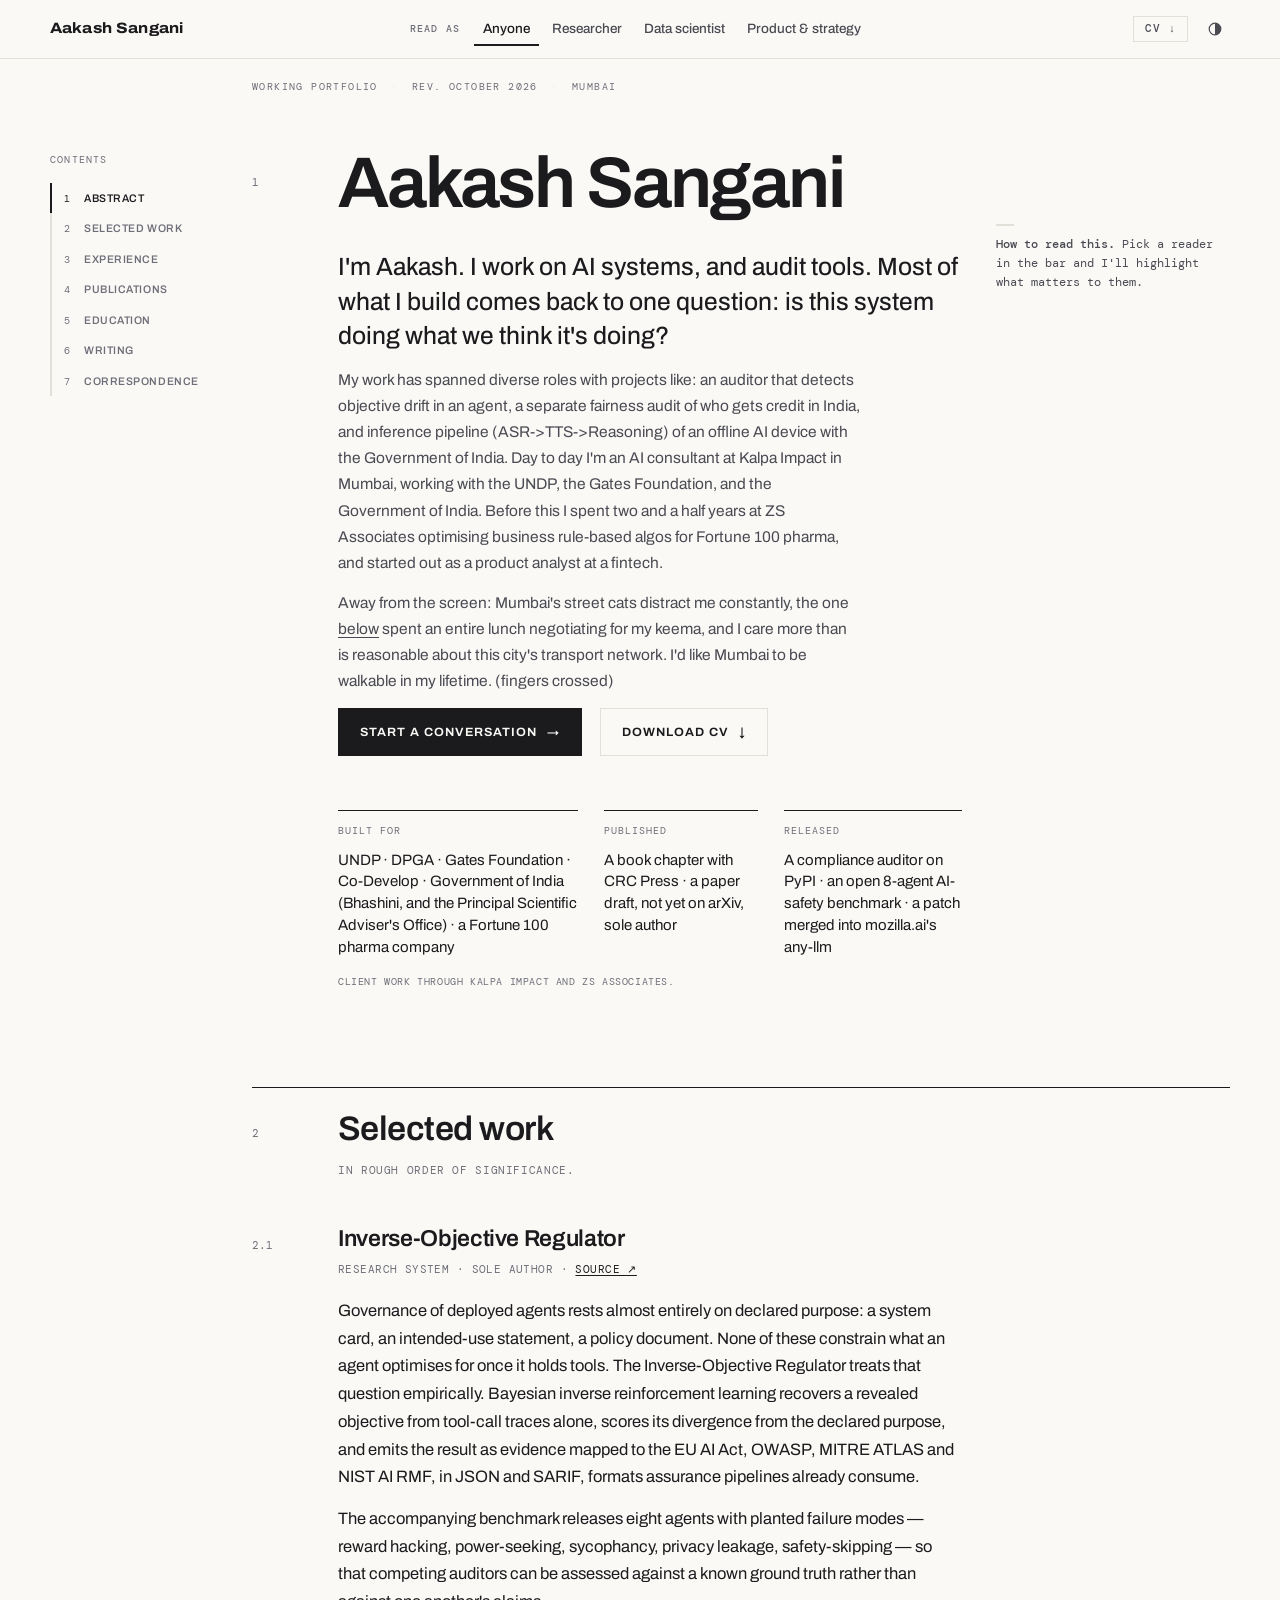
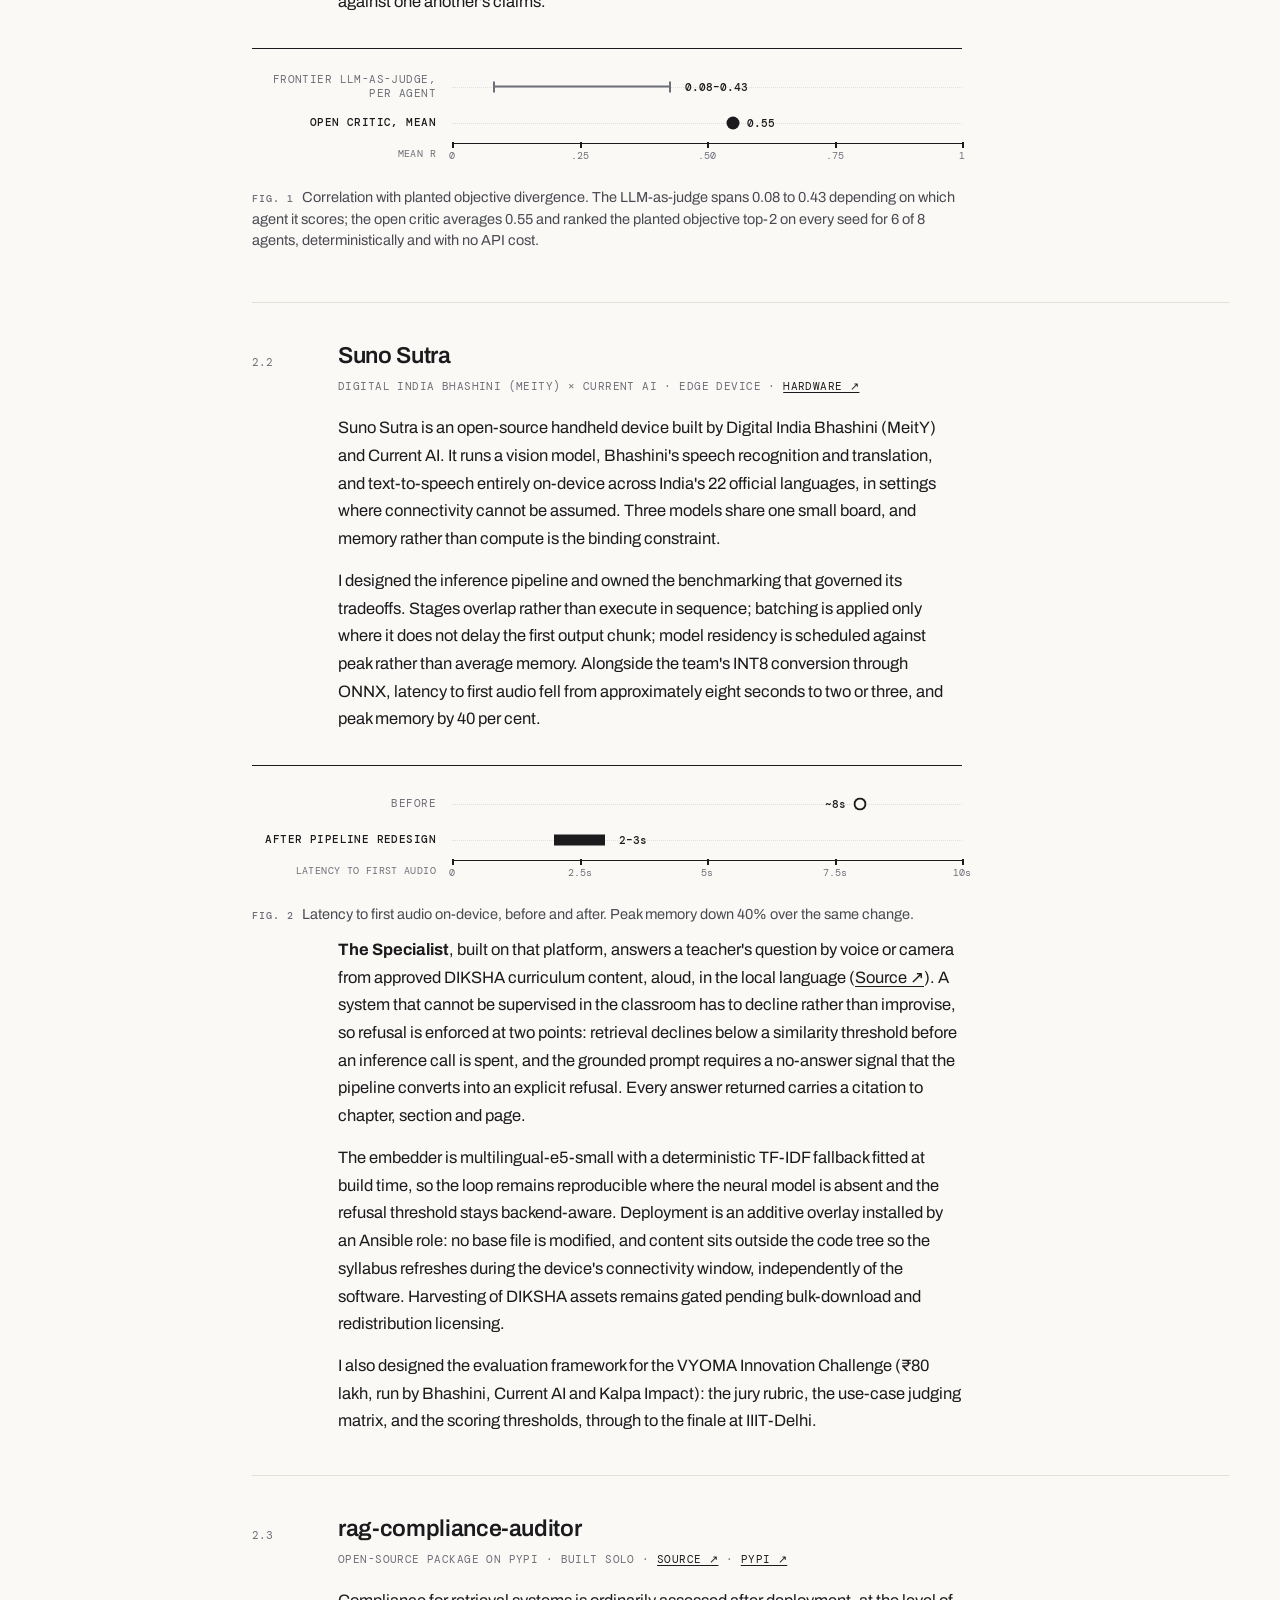
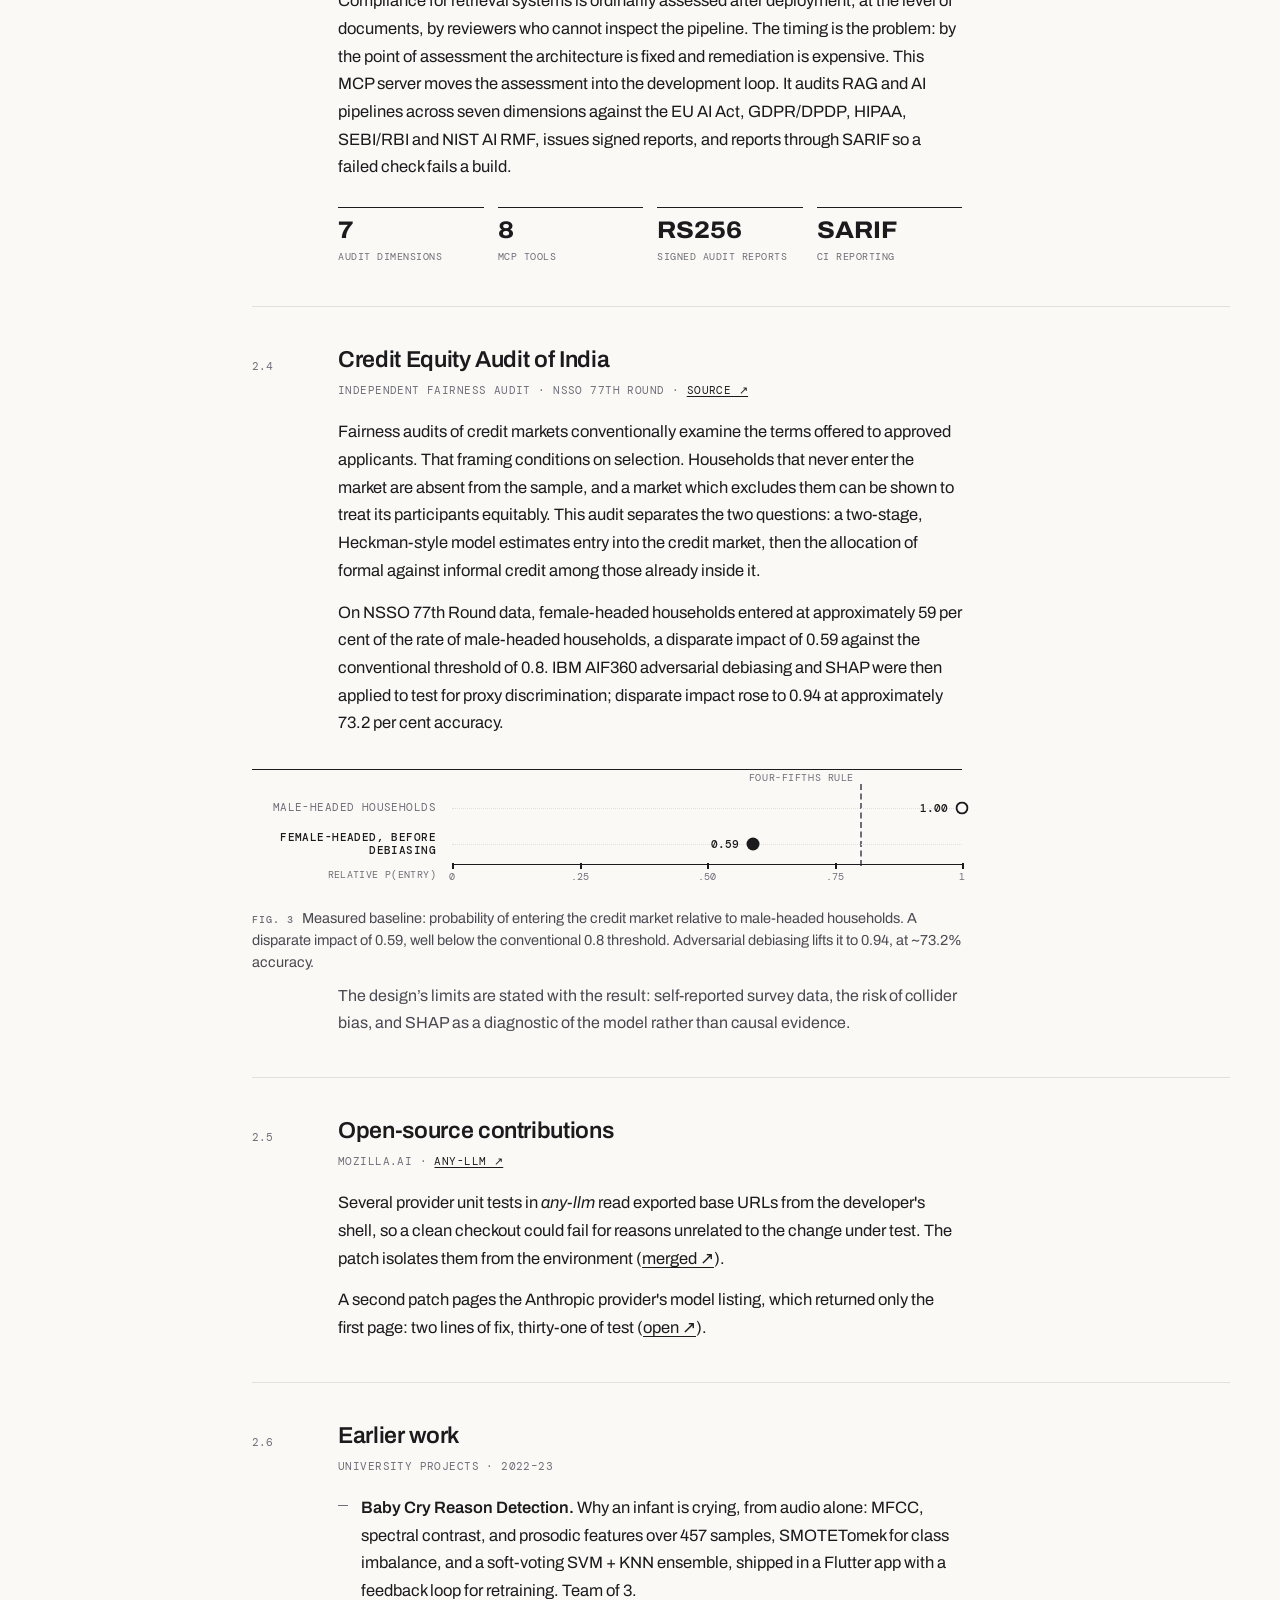
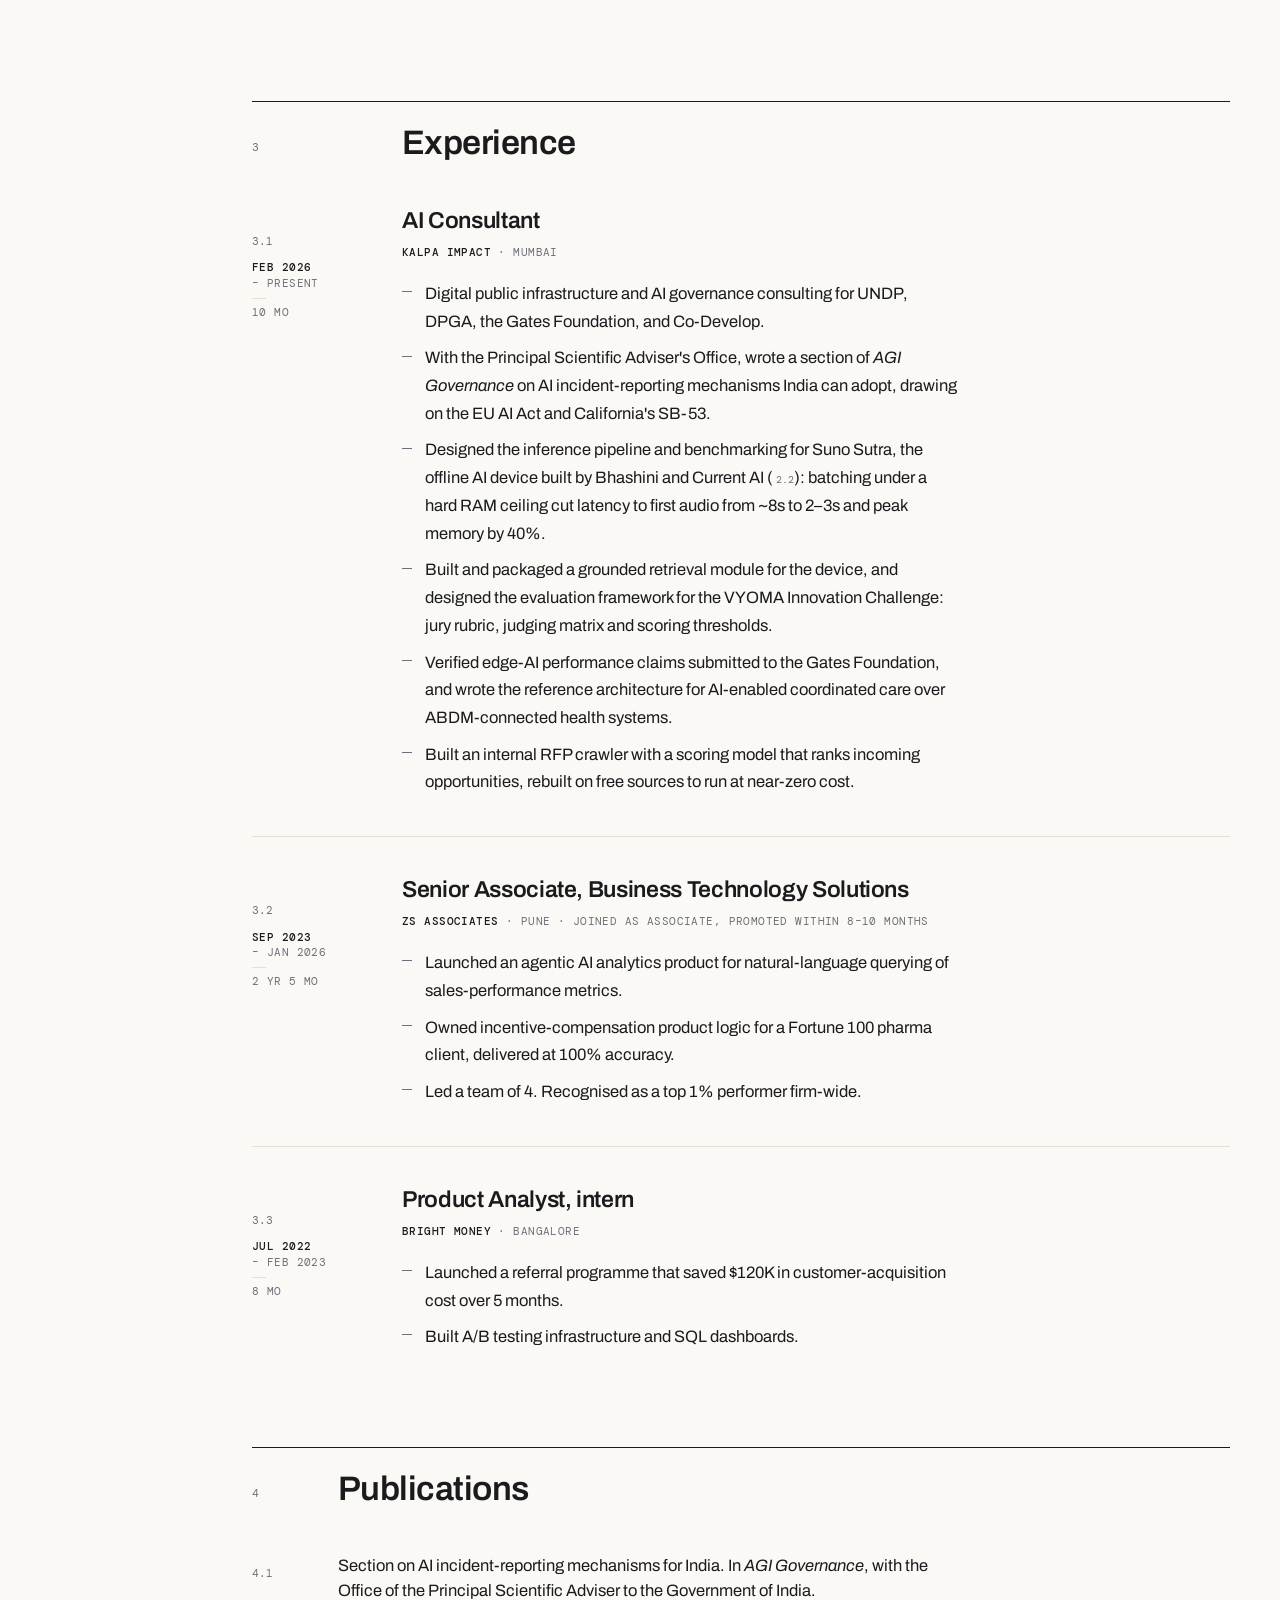
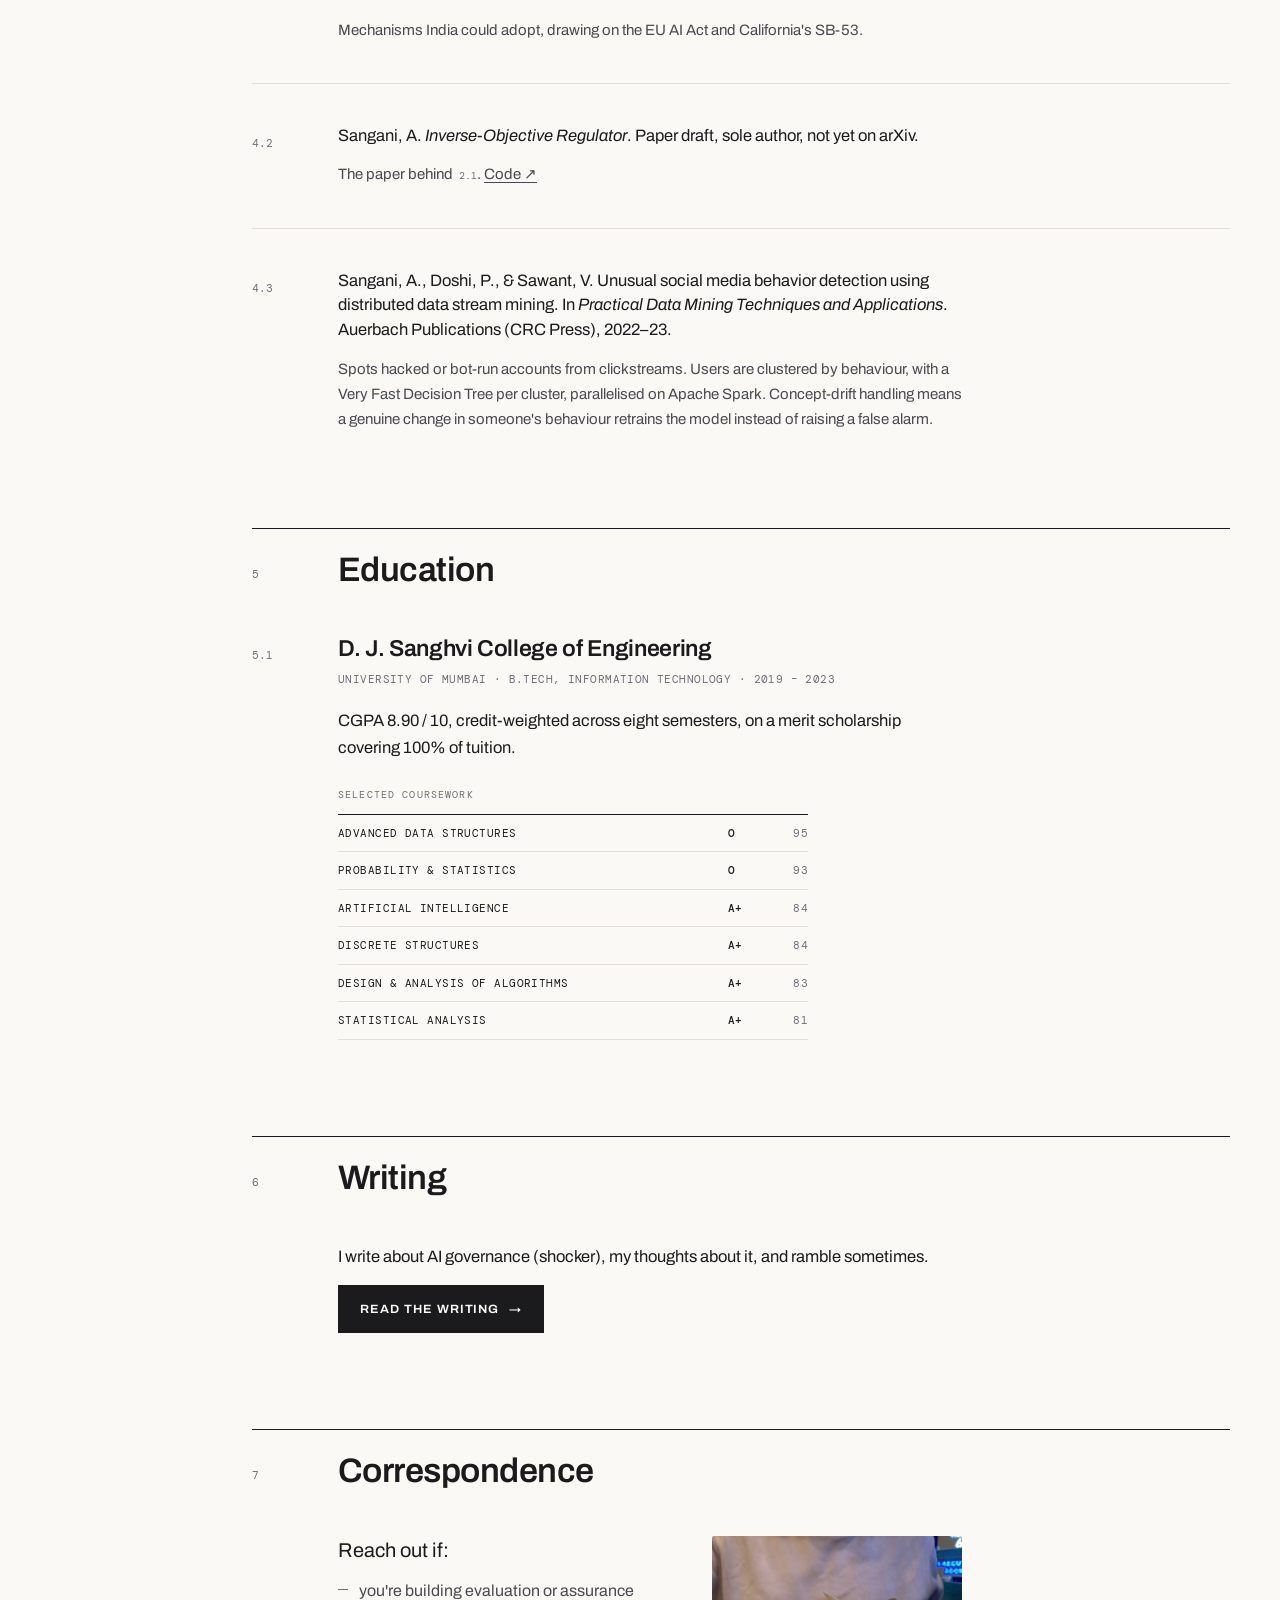
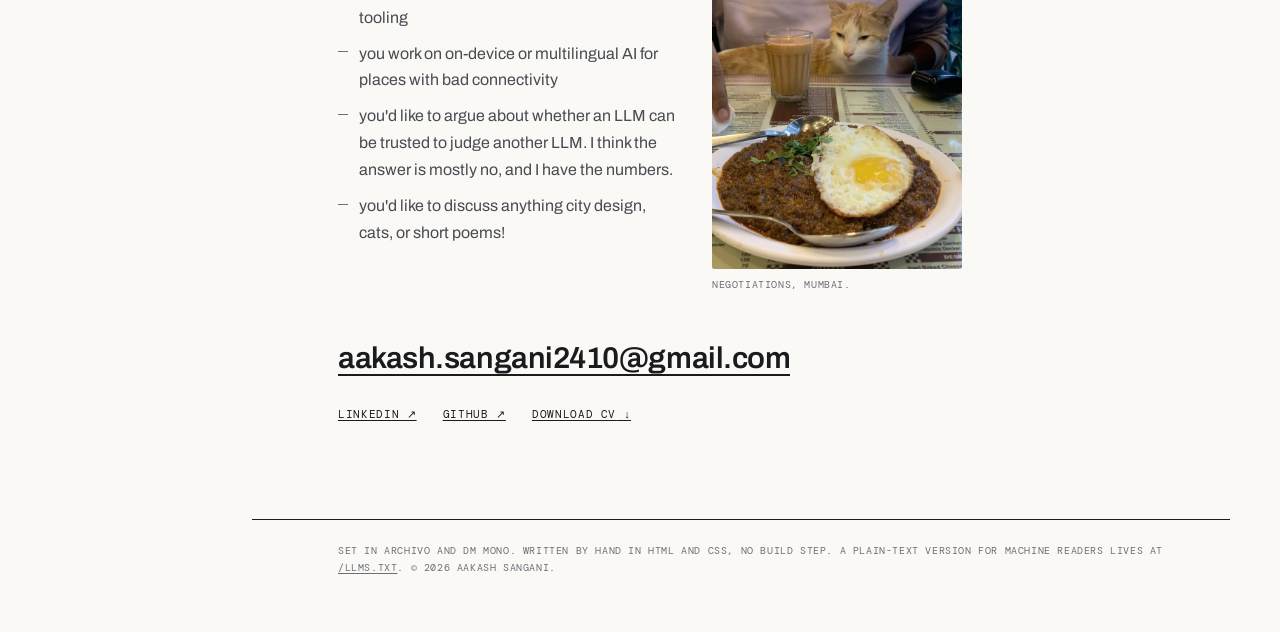
==== commit cc2000e5: "Unslop pass: cut rhetorical parallelism and vague filler" ====
--- a/index.html
+++ b/index.html
@@ -21,7 +21,7 @@
   <link rel="preconnect" href="https://fonts.googleapis.com">
   <link rel="preconnect" href="https://fonts.gstatic.com" crossorigin>
   <link href="https://fonts.googleapis.com/css2?family=Archivo:wdth,wght@62..125,300..800&family=DM+Mono:wght@400;500&display=swap" rel="stylesheet">
-  <link rel="stylesheet" href="styles.css?v=20261024a">
+  <link rel="stylesheet" href="styles.css?v=20261024b">
   <script>try{var t=localStorage.getItem("theme");if(t)document.documentElement.dataset.theme=t}catch(e){}</script>
   <script type="application/ld+json">
 {
@@ -379,10 +379,10 @@
         </div>
 
         <aside class="notes">
-          <p class="note" data-for="all"><b>How to read this.</b> Pick a reader up in the bar, I will highlight the relevant text and sections for you to check out.</p>
+          <p class="note" data-for="all"><b>How to read this.</b> Pick a reader in the bar and I'll highlight what matters to them.</p>
           <p class="note" data-for="research"><b>You picked researcher.</b> What I'm chewing on: the revealed objectives of AI agents; algorithmic fairness in Indian credit markets; conformity assessment and incident reporting under the EU AI Act and California's SB-53.</p>
           <p class="note" data-for="data"><b>You picked data scientist.</b> Three-plus years across pharma analytics, fintech experimentation, and AI governance. Author of two open-source AI evaluation tools.</p>
-          <p class="note" data-for="product"><b>You picked product.</b> Owns requirements, product logic, and stakeholder work with government, multilateral, and Fortune&nbsp;100 clients. Led a team of four at ZS.</p>
+          <p class="note" data-for="product"><b>You picked product.</b> Requirements, product logic, and stakeholder work with government, multilateral and Fortune&nbsp;100 clients. Led a team of four at ZS.</p>
           <p class="note-actions">
             <button type="button" class="share" data-for="research data product">Copy link to this reading</button>
           </p>
@@ -407,7 +407,7 @@
             <div class="main">
               <h3>Inverse-Objective Regulator</h3>
               <p class="meta">Research system · Sole author · <a href="https://github.com/aakash2410/Inverse-Objective-Regulator" target="_blank" rel="noopener">Source ↗</a></p>
-              <p>Governance of deployed agents rests almost entirely on declared purpose: a system card, an intended-use statement, a policy document. None of these constrain what an agent optimises for once it holds tools. The Inverse-Objective Regulator treats that question empirically. <mark data-for="research data">Bayesian inverse reinforcement learning</mark> recovers a revealed objective from tool-call traces alone, scores its divergence from the declared purpose, and emits the result as <mark data-for="product">evidence mapped to the EU AI Act, OWASP, MITRE ATLAS and NIST AI RMF</mark>, in JSON and SARIF, formats existing assurance pipelines already consume.</p>
+              <p>Governance of deployed agents rests almost entirely on declared purpose: a system card, an intended-use statement, a policy document. None of these constrain what an agent optimises for once it holds tools. The Inverse-Objective Regulator treats that question empirically. <mark data-for="research data">Bayesian inverse reinforcement learning</mark> recovers a revealed objective from tool-call traces alone, scores its divergence from the declared purpose, and emits the result as <mark data-for="product">evidence mapped to the EU AI Act, OWASP, MITRE ATLAS and NIST AI RMF</mark>, in JSON and SARIF, formats assurance pipelines already consume.</p>
               <p>The accompanying <mark data-for="research">benchmark releases eight agents with planted failure modes</mark> — reward hacking, power-seeking, sycophancy, privacy leakage, safety-skipping — so that competing auditors can be assessed against a known ground truth rather than against one another's claims.</p>
 
               <figure class="fig">
@@ -422,7 +422,7 @@
             <aside class="notes">
               <p class="note" data-for="research">Sole-authored paper draft accompanies it, not yet on arXiv. The benchmark is public, so others can test their auditors against it.</p>
               <p class="note" data-for="data">Bayesian IRL, LLM and decision-model judges, and a reproducible gym. The open critic reruns to an exact match; the LLM judge does not.</p>
-              <p class="note" data-for="product">Produces artefacts an assurance function can file, rather than a claim it has to take on trust.</p>
+              <p class="note" data-for="product">Produces artefacts an assurance function can file.</p>
             </aside>
           </article>
 
@@ -450,7 +450,7 @@
             </div>
             <aside class="notes">
               <p class="note" data-for="research">A system built to abstain: two refusal gates and a citation on every answer. Plus the scoring framework for a national innovation challenge.</p>
-              <p class="note" data-for="data">Edge inference under a hard memory ceiling: batching tradeoffs, measured rather than guessed, and a deterministic embedder so the loop still runs when the neural one is absent.</p>
+              <p class="note" data-for="data">Edge inference under a hard memory ceiling: measured batching tradeoffs, and a deterministic embedder so the loop still runs when the neural one is absent.</p>
               <p class="note" data-for="product">Public deployment, where adoption is decided by response time and by whether the device admits what it does not know.</p>
             </aside>
           </article>
@@ -512,8 +512,8 @@
             <div class="main">
               <h3>Open-source contributions</h3>
               <p class="meta">mozilla.ai · <a href="https://github.com/mozilla-ai/any-llm" target="_blank" rel="noopener">any-llm ↗</a></p>
-              <p>A test suite that reads the developer's environment reports on the machine it ran on rather than on the code. Several provider unit tests in <em>any-llm</em> picked up exported base URLs, so a clean checkout could fail for reasons that had nothing to do with the change under test. <mark data-for="data research">The patch isolates those tests from the shell around them</mark> — the property that makes any evaluation worth running, which is that the result does not depend on who ran it (<a href="https://github.com/mozilla-ai/any-llm/pull/1516" target="_blank" rel="noopener">merged ↗</a>).</p>
-              <p>A second patch pages the Anthropic provider's model listing, which returned only the first page of results: two lines of fix, thirty-one of test (<a href="https://github.com/mozilla-ai/any-llm/pull/1523" target="_blank" rel="noopener">open ↗</a>).</p>
+              <p>Several provider unit tests in <em>any-llm</em> read exported base URLs from the developer's shell, so a clean checkout could fail for reasons unrelated to the change under test. <mark data-for="data research">The patch isolates them from the environment</mark> (<a href="https://github.com/mozilla-ai/any-llm/pull/1516" target="_blank" rel="noopener">merged ↗</a>).</p>
+              <p>A second patch pages the Anthropic provider's model listing, which returned only the first page: two lines of fix, thirty-one of test (<a href="https://github.com/mozilla-ai/any-llm/pull/1523" target="_blank" rel="noopener">open ↗</a>).</p>
             </div>
           </article>
 
@@ -553,7 +553,6 @@
               </ul>
             </div>
             <aside class="notes">
-              <p class="note" data-for="product">Also supports internal operations, hiring, and project delivery across engagements.</p>
               <p class="note" data-for="research">Policy work that feeds straight back into the research questions in §2.</p>
             </aside>
           </article>
@@ -693,7 +692,7 @@
     </main>
   </div>
 
-  <script src="script.js?v=20261024a"></script>
-  <script src="/analytics.js?v=20261024a"></script>
+  <script src="script.js?v=20261024b"></script>
+  <script src="/analytics.js?v=20261024b"></script>
 </body>
 </html>
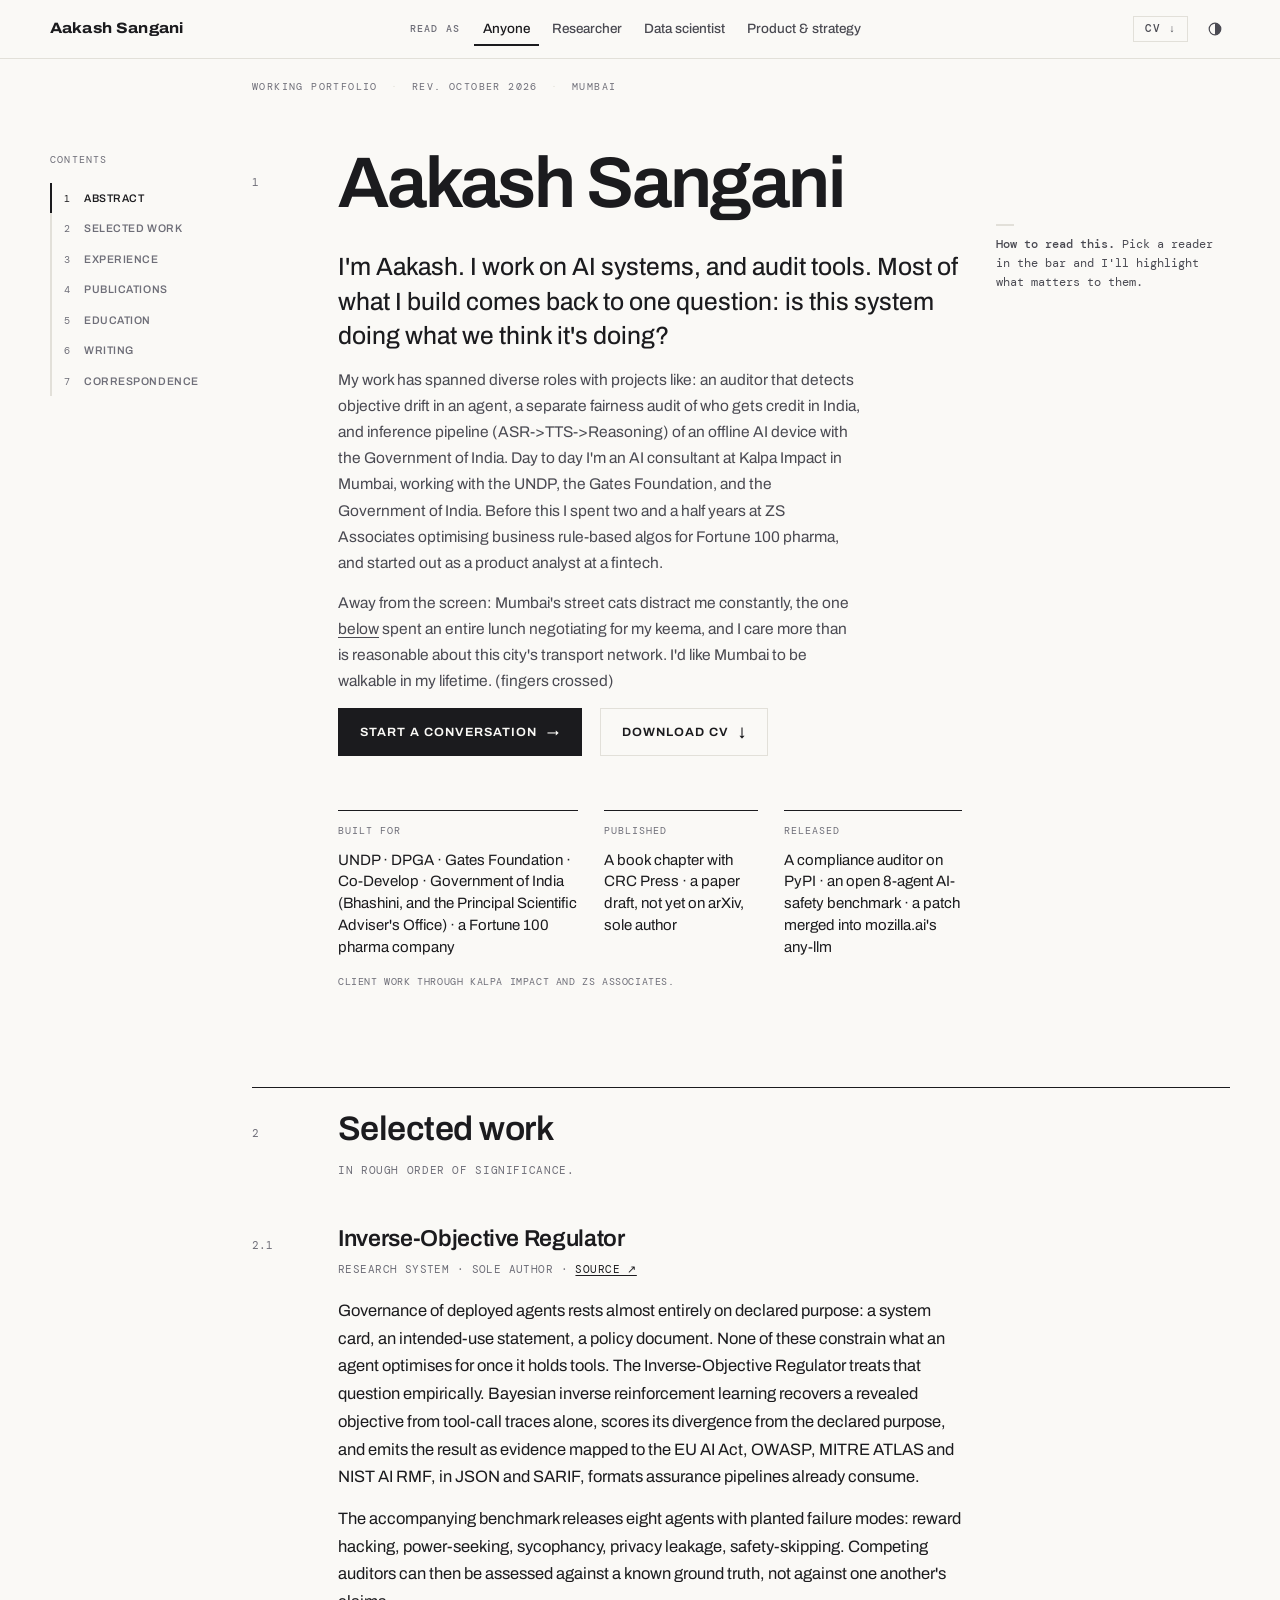
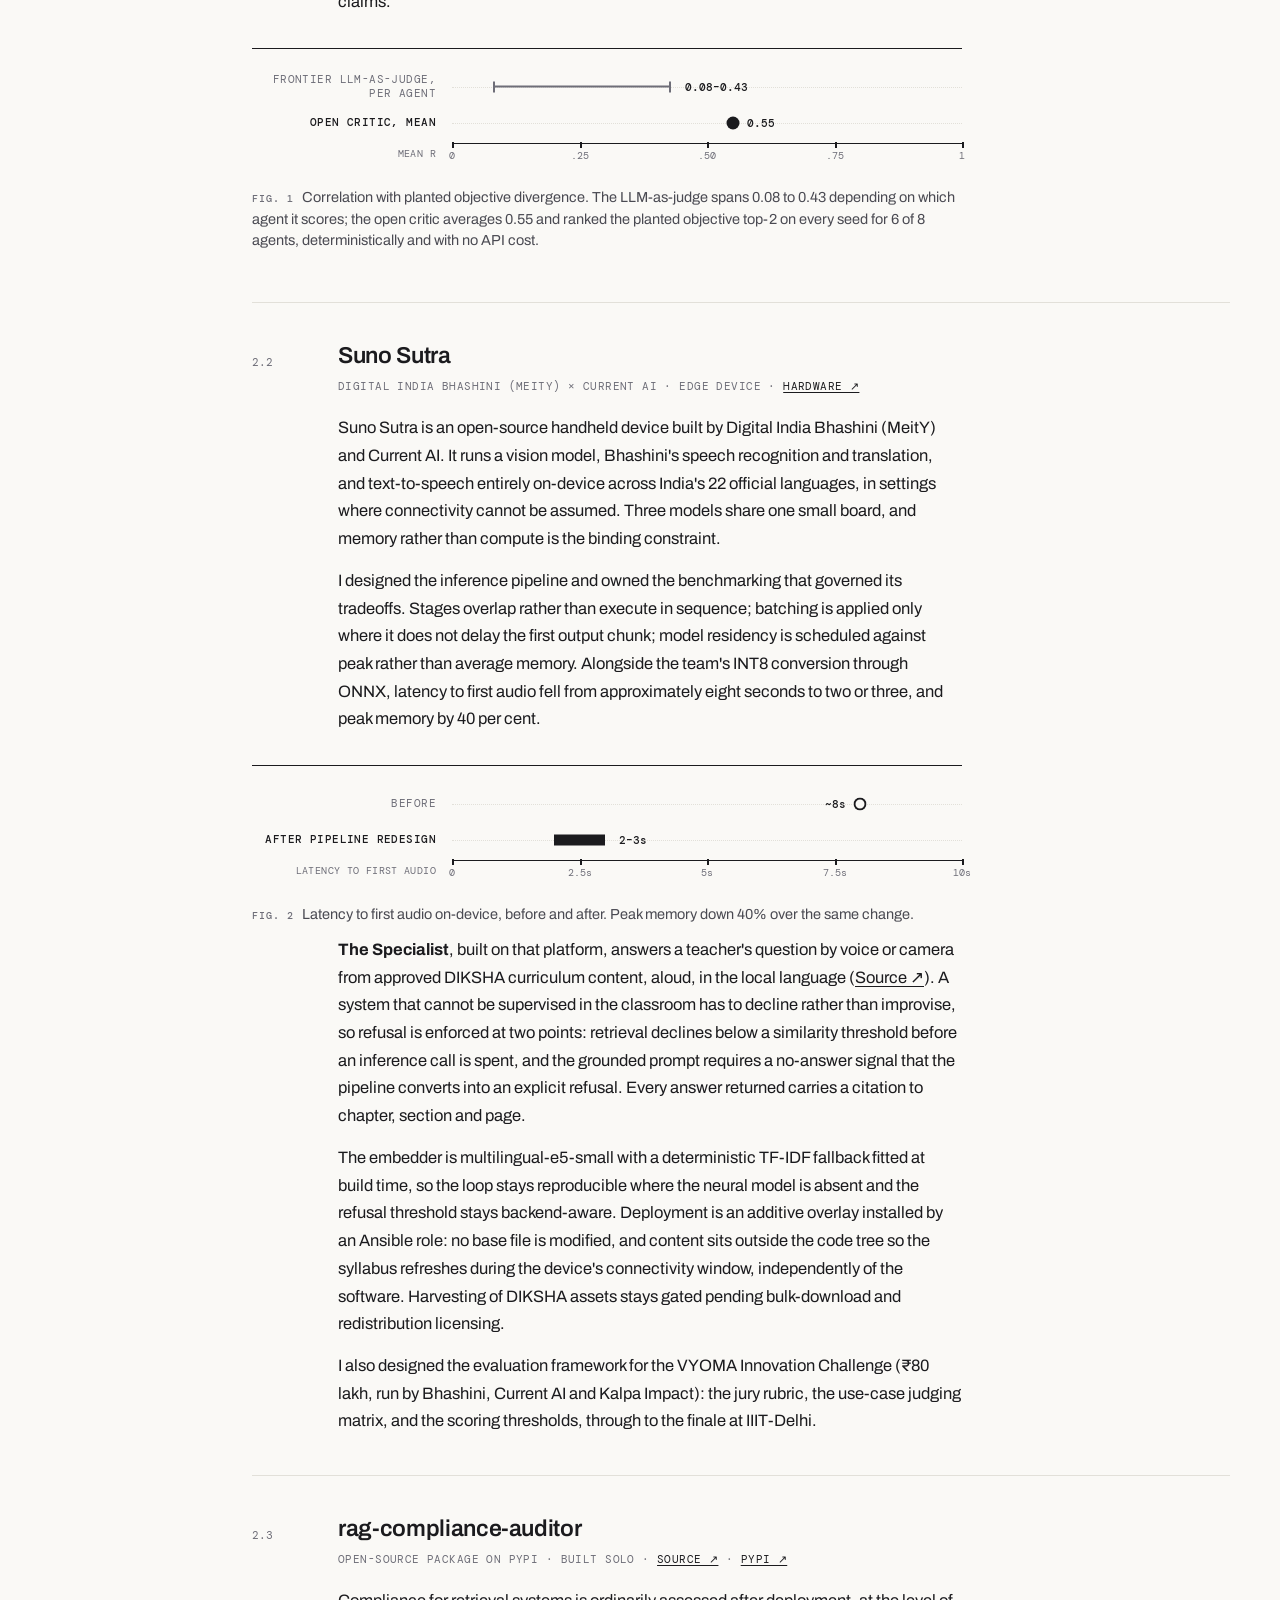
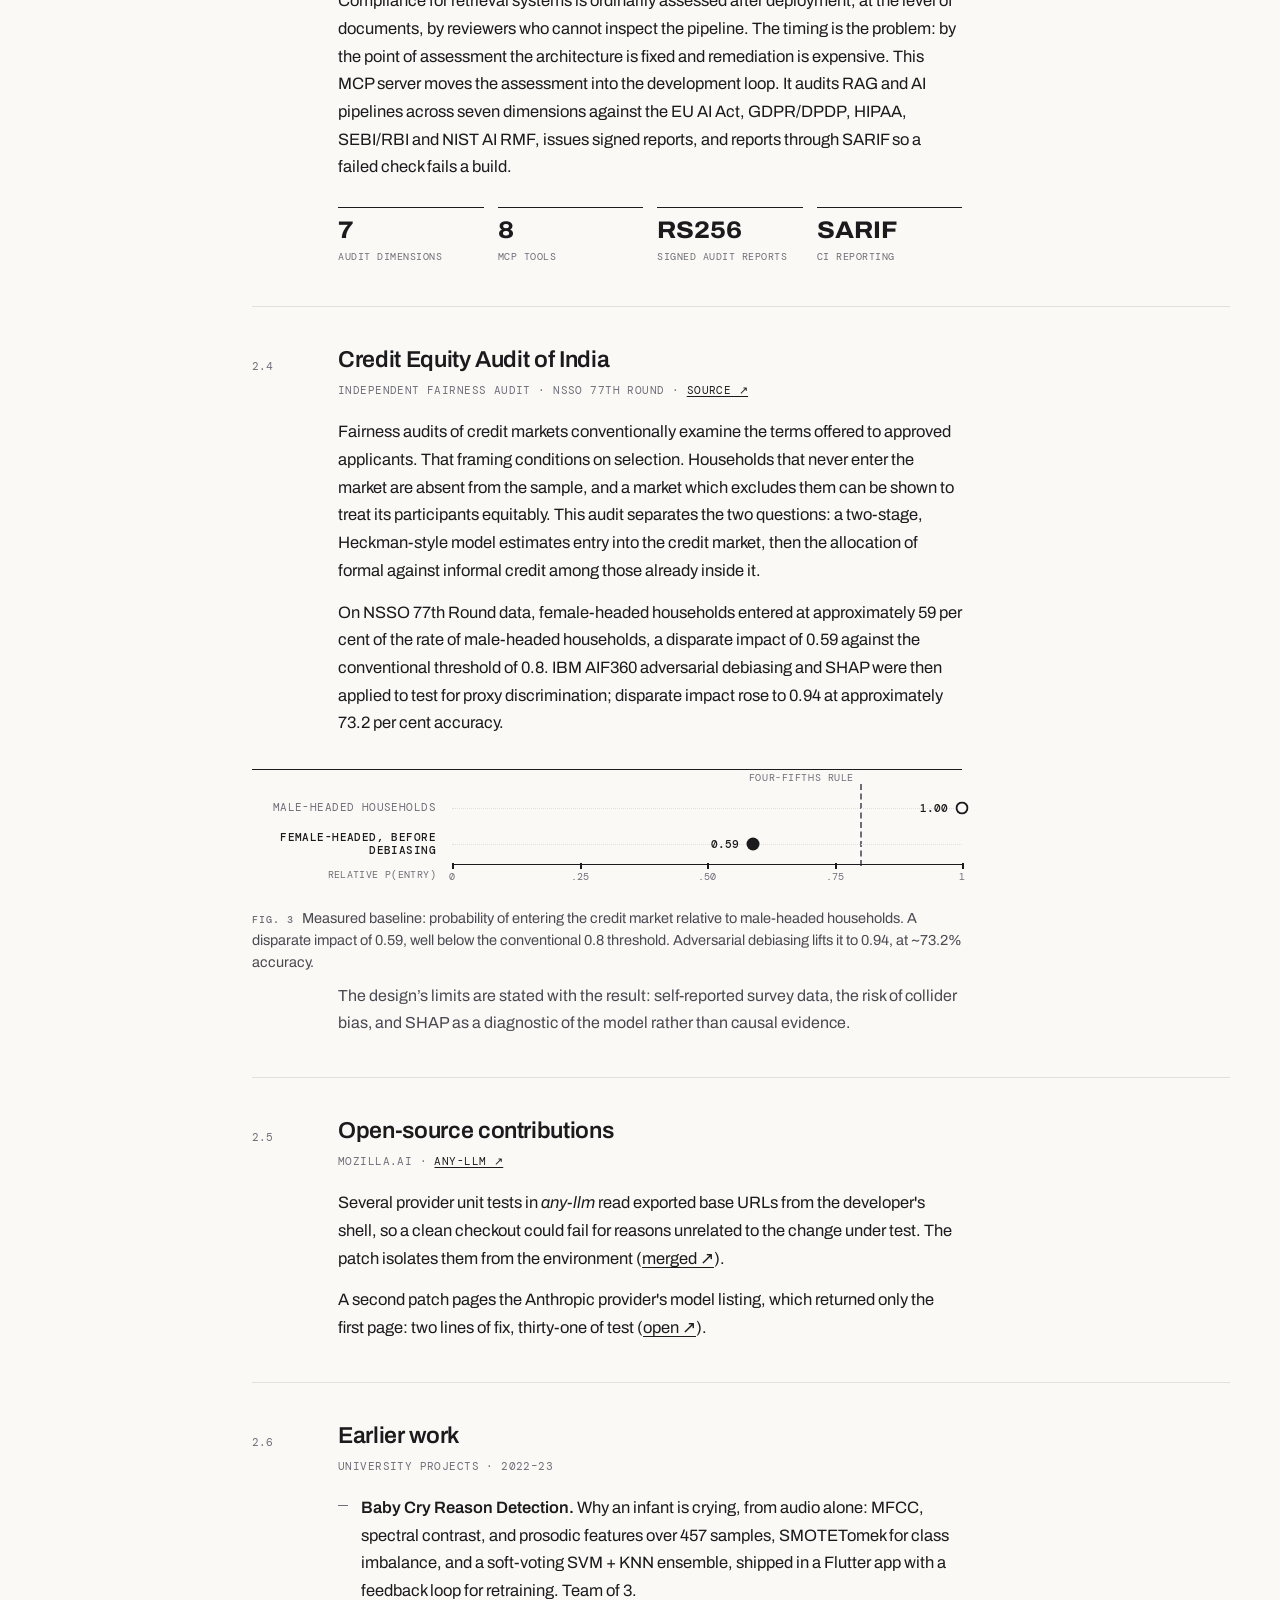
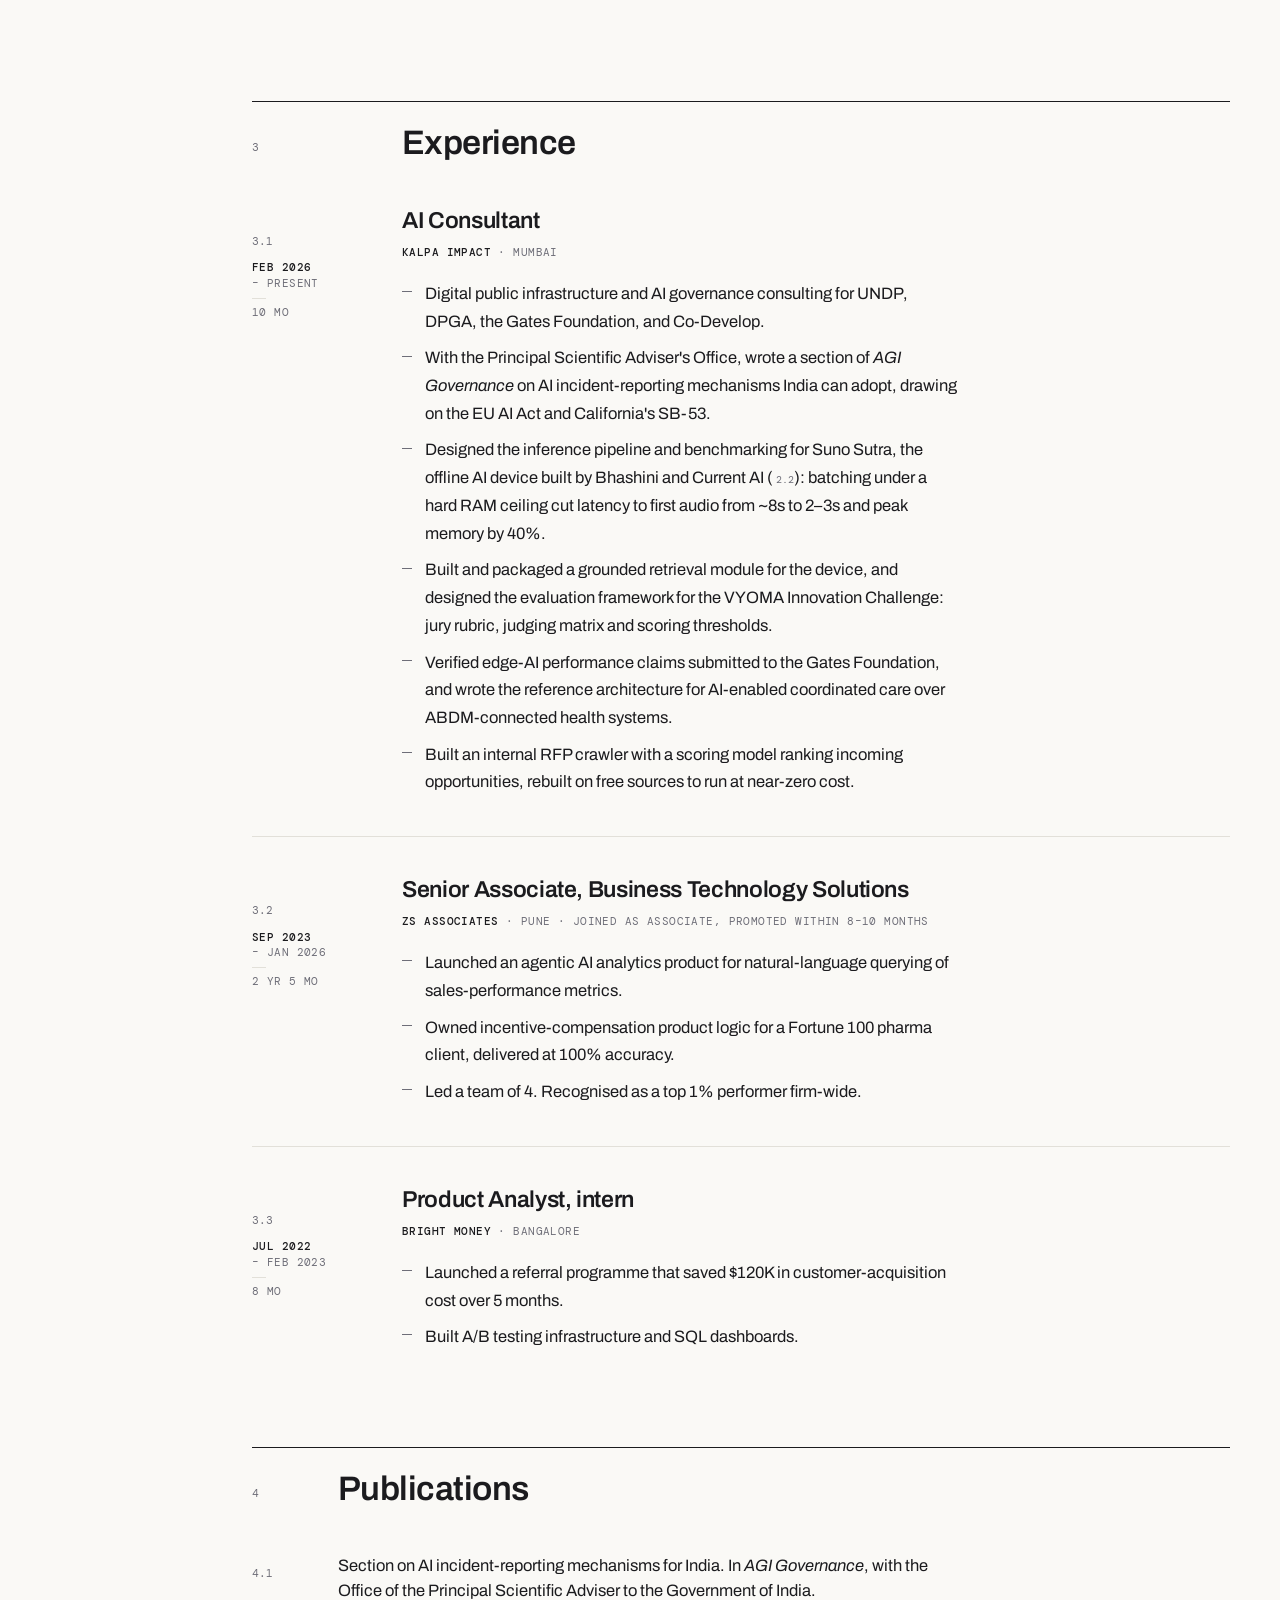
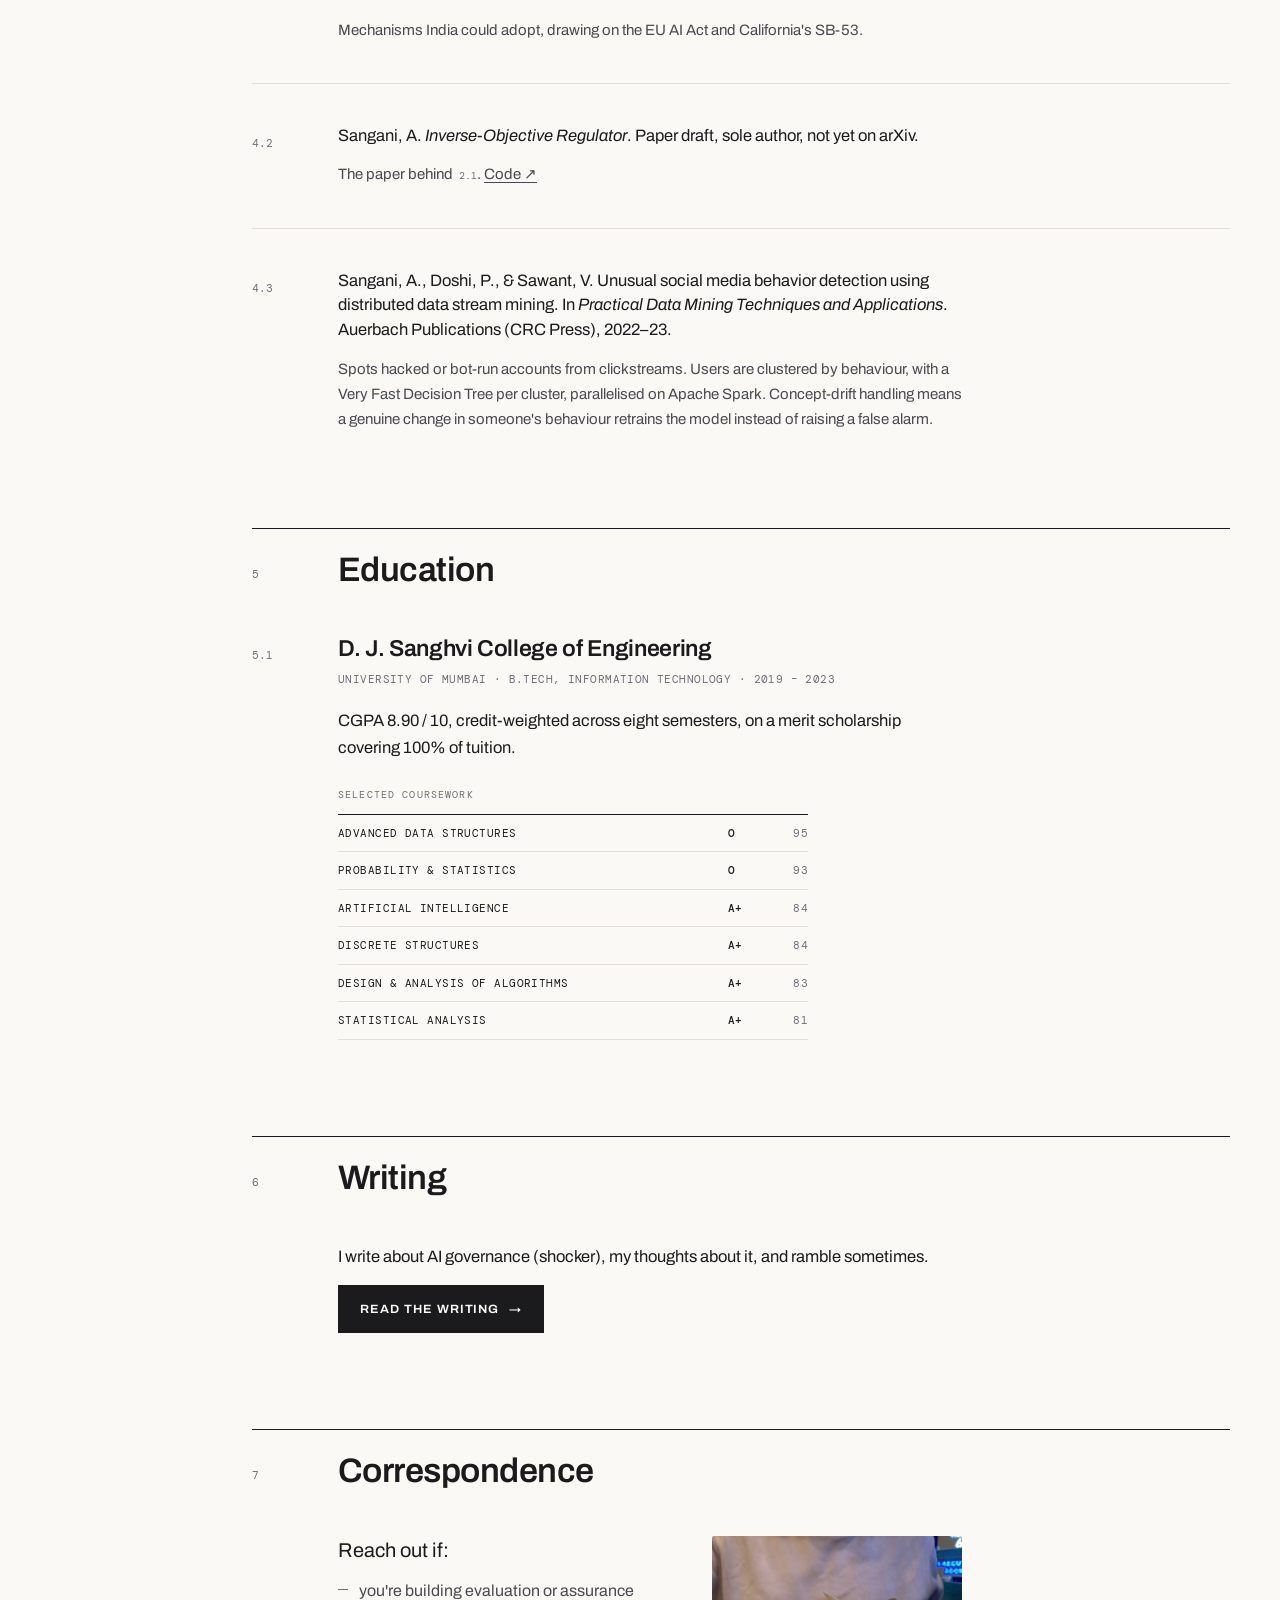
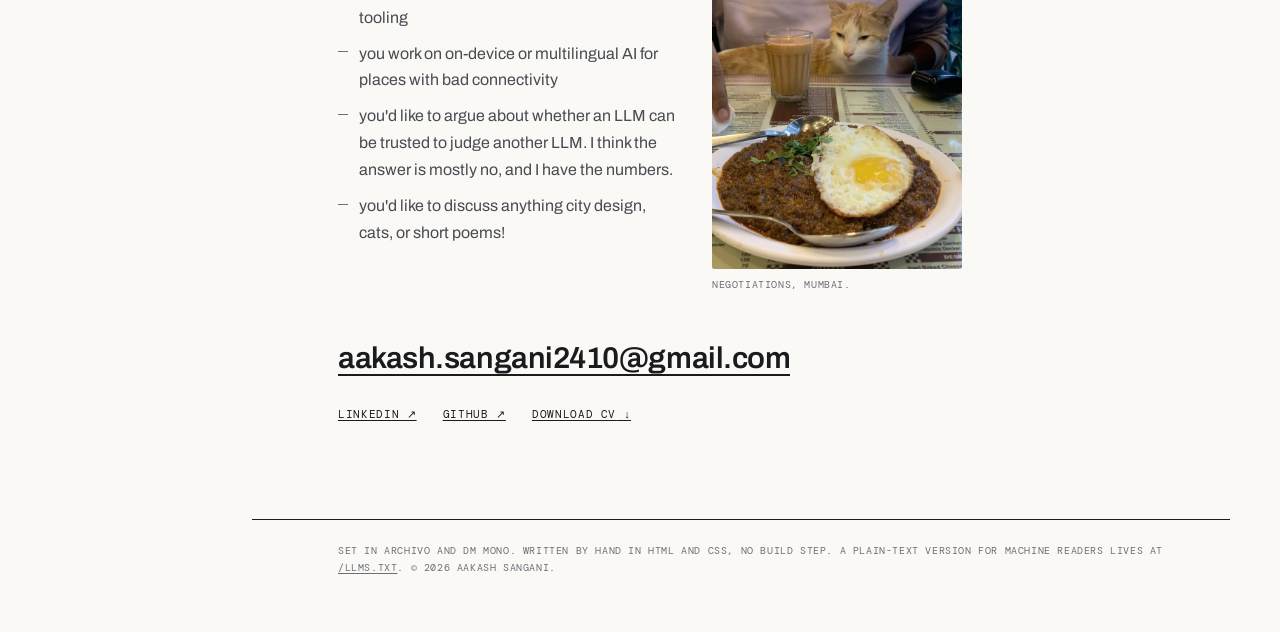
==== commit 25c6359e: "Humanise pass across the site, CVs and README" ====
--- a/index.html
+++ b/index.html
@@ -8,8 +8,8 @@
   <link rel="canonical" href="https://aakash2410.github.io/">
   <link rel="alternate" type="text/plain" href="/llms.txt" title="Plain-text summary for automated readers">
   <meta name="author" content="Aakash Sangani">
-  <meta property="og:title" content="Aakash Sangani — AI systems and the instruments that audit them">
-  <meta property="og:description" content="AI engineer and governance researcher in Mumbai. Agent auditing, on-device inference, algorithmic fairness, and compliance tooling — with the code and the measurements in public.">
+  <meta property="og:title" content="Aakash Sangani · AI systems and the instruments that audit them">
+  <meta property="og:description" content="AI engineer and governance researcher in Mumbai. Agent auditing, on-device inference, algorithmic fairness, and compliance tooling, with the code and the measurements in public.">
   <meta property="og:type" content="profile">
   <meta property="og:url" content="https://aakash2410.github.io/">
   <meta property="profile:first_name" content="Aakash">
@@ -21,7 +21,7 @@
   <link rel="preconnect" href="https://fonts.googleapis.com">
   <link rel="preconnect" href="https://fonts.gstatic.com" crossorigin>
   <link href="https://fonts.googleapis.com/css2?family=Archivo:wdth,wght@62..125,300..800&family=DM+Mono:wght@400;500&display=swap" rel="stylesheet">
-  <link rel="stylesheet" href="styles.css?v=20261024b">
+  <link rel="stylesheet" href="styles.css?v=20261030a">
   <script>try{var t=localStorage.getItem("theme");if(t)document.documentElement.dataset.theme=t}catch(e){}</script>
   <script type="application/ld+json">
 {
@@ -408,7 +408,7 @@
               <h3>Inverse-Objective Regulator</h3>
               <p class="meta">Research system · Sole author · <a href="https://github.com/aakash2410/Inverse-Objective-Regulator" target="_blank" rel="noopener">Source ↗</a></p>
               <p>Governance of deployed agents rests almost entirely on declared purpose: a system card, an intended-use statement, a policy document. None of these constrain what an agent optimises for once it holds tools. The Inverse-Objective Regulator treats that question empirically. <mark data-for="research data">Bayesian inverse reinforcement learning</mark> recovers a revealed objective from tool-call traces alone, scores its divergence from the declared purpose, and emits the result as <mark data-for="product">evidence mapped to the EU AI Act, OWASP, MITRE ATLAS and NIST AI RMF</mark>, in JSON and SARIF, formats assurance pipelines already consume.</p>
-              <p>The accompanying <mark data-for="research">benchmark releases eight agents with planted failure modes</mark> — reward hacking, power-seeking, sycophancy, privacy leakage, safety-skipping — so that competing auditors can be assessed against a known ground truth rather than against one another's claims.</p>
+              <p>The accompanying <mark data-for="research">benchmark releases eight agents with planted failure modes</mark>: reward hacking, power-seeking, sycophancy, privacy leakage, safety-skipping. Competing auditors can then be assessed against a known ground truth, not against one another's claims.</p>
 
               <figure class="fig">
                 <div class="plot" role="img" aria-label="Correlation with planted objective divergence across eight agents. Frontier LLM-as-judge ranges from 0.08 to 0.43 depending on the agent. Open cross-encoder critic: 0.55 mean.">
@@ -445,7 +445,7 @@
               </figure>
 
               <p><b>The Specialist</b>, built on that platform, answers a teacher's question by voice or camera from approved DIKSHA curriculum content, aloud, in the local language (<a href="https://github.com/aakash2410/SpecialistAISunoSutra" target="_blank" rel="noopener">Source ↗</a>). A system that cannot be supervised in the classroom has to decline rather than improvise, so <mark data-for="research data">refusal is enforced at two points</mark>: retrieval declines below a similarity threshold before an inference call is spent, and the grounded prompt requires a no-answer signal that the pipeline converts into an explicit refusal. Every answer returned carries a citation to chapter, section and page.</p>
-              <p>The embedder is multilingual-e5-small with a <mark data-for="data">deterministic TF-IDF fallback</mark> fitted at build time, so the loop remains reproducible where the neural model is absent and the refusal threshold stays backend-aware. Deployment is an additive overlay installed by an Ansible role: no base file is modified, and content sits outside the code tree so the syllabus refreshes during the device's connectivity window, independently of the software. Harvesting of DIKSHA assets remains gated pending bulk-download and redistribution licensing.</p>
+              <p>The embedder is multilingual-e5-small with a <mark data-for="data">deterministic TF-IDF fallback</mark> fitted at build time, so the loop stays reproducible where the neural model is absent and the refusal threshold stays backend-aware. Deployment is an additive overlay installed by an Ansible role: no base file is modified, and content sits outside the code tree so the syllabus refreshes during the device's connectivity window, independently of the software. Harvesting of DIKSHA assets stays gated pending bulk-download and redistribution licensing.</p>
               <p>I also designed the evaluation framework for the <mark data-for="research product">VYOMA Innovation Challenge</mark> (₹80 lakh, run by Bhashini, Current AI and Kalpa Impact): the jury rubric, the use-case judging matrix, and the scoring thresholds, through to the finale at IIIT-Delhi.</p>
             </div>
             <aside class="notes">
@@ -549,7 +549,7 @@
                 <li>Designed the <mark data-for="data product">inference pipeline and benchmarking for Suno Sutra</mark>, the offline AI device built by Bhashini and Current AI (<a class="ref" href="#suno" data-ref="suno">2.2</a>): batching under a hard RAM ceiling cut latency to first audio from ~8s to 2–3s and peak memory by 40%.</li>
                 <li>Built and packaged a grounded retrieval module for the device, and designed the <mark data-for="research">evaluation framework for the VYOMA Innovation Challenge</mark>: jury rubric, judging matrix and scoring thresholds.</li>
                 <li>Verified <mark data-for="data">edge-AI performance claims</mark> submitted to the Gates Foundation, and wrote the reference architecture for AI-enabled coordinated care over ABDM-connected health systems.</li>
-                <li><mark data-for="product">Built an internal RFP crawler</mark> with a scoring model that ranks incoming opportunities, rebuilt on free sources to run at near-zero cost.</li>
+                <li><mark data-for="product">Built an internal RFP crawler</mark> with a scoring model ranking incoming opportunities, rebuilt on free sources to run at near-zero cost.</li>
               </ul>
             </div>
             <aside class="notes">
@@ -572,7 +572,7 @@
               </ul>
             </div>
             <aside class="notes">
-              <p class="note" data-for="product">Incentive comp is the logic that decides what a sales force gets paid, so 100% accuracy was the requirement.</p>
+              <p class="note" data-for="product">Incentive comp is the logic deciding what a sales force gets paid, so 100% accuracy was the requirement.</p>
             </aside>
           </article>
 
@@ -692,7 +692,7 @@
     </main>
   </div>
 
-  <script src="script.js?v=20261024b"></script>
-  <script src="/analytics.js?v=20261024b"></script>
+  <script src="script.js?v=20261030a"></script>
+  <script src="/analytics.js?v=20261030a"></script>
 </body>
 </html>
